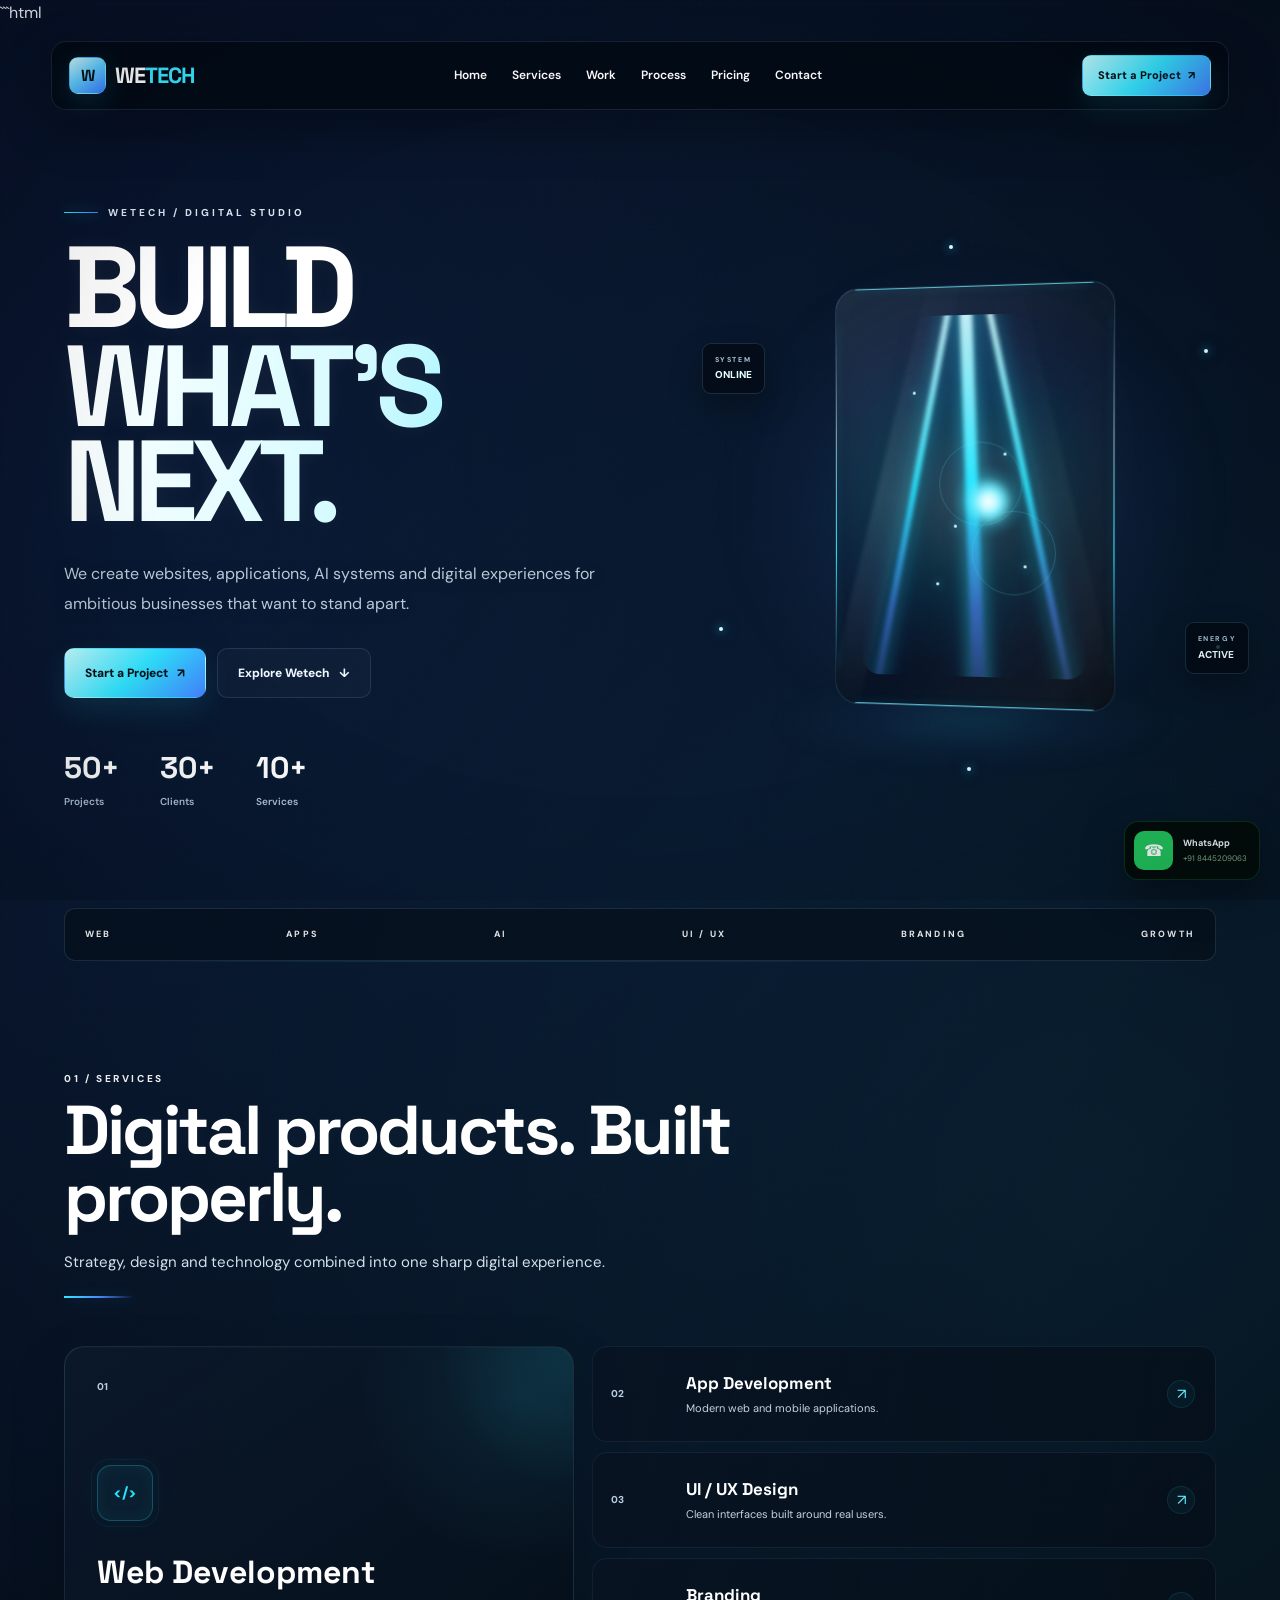
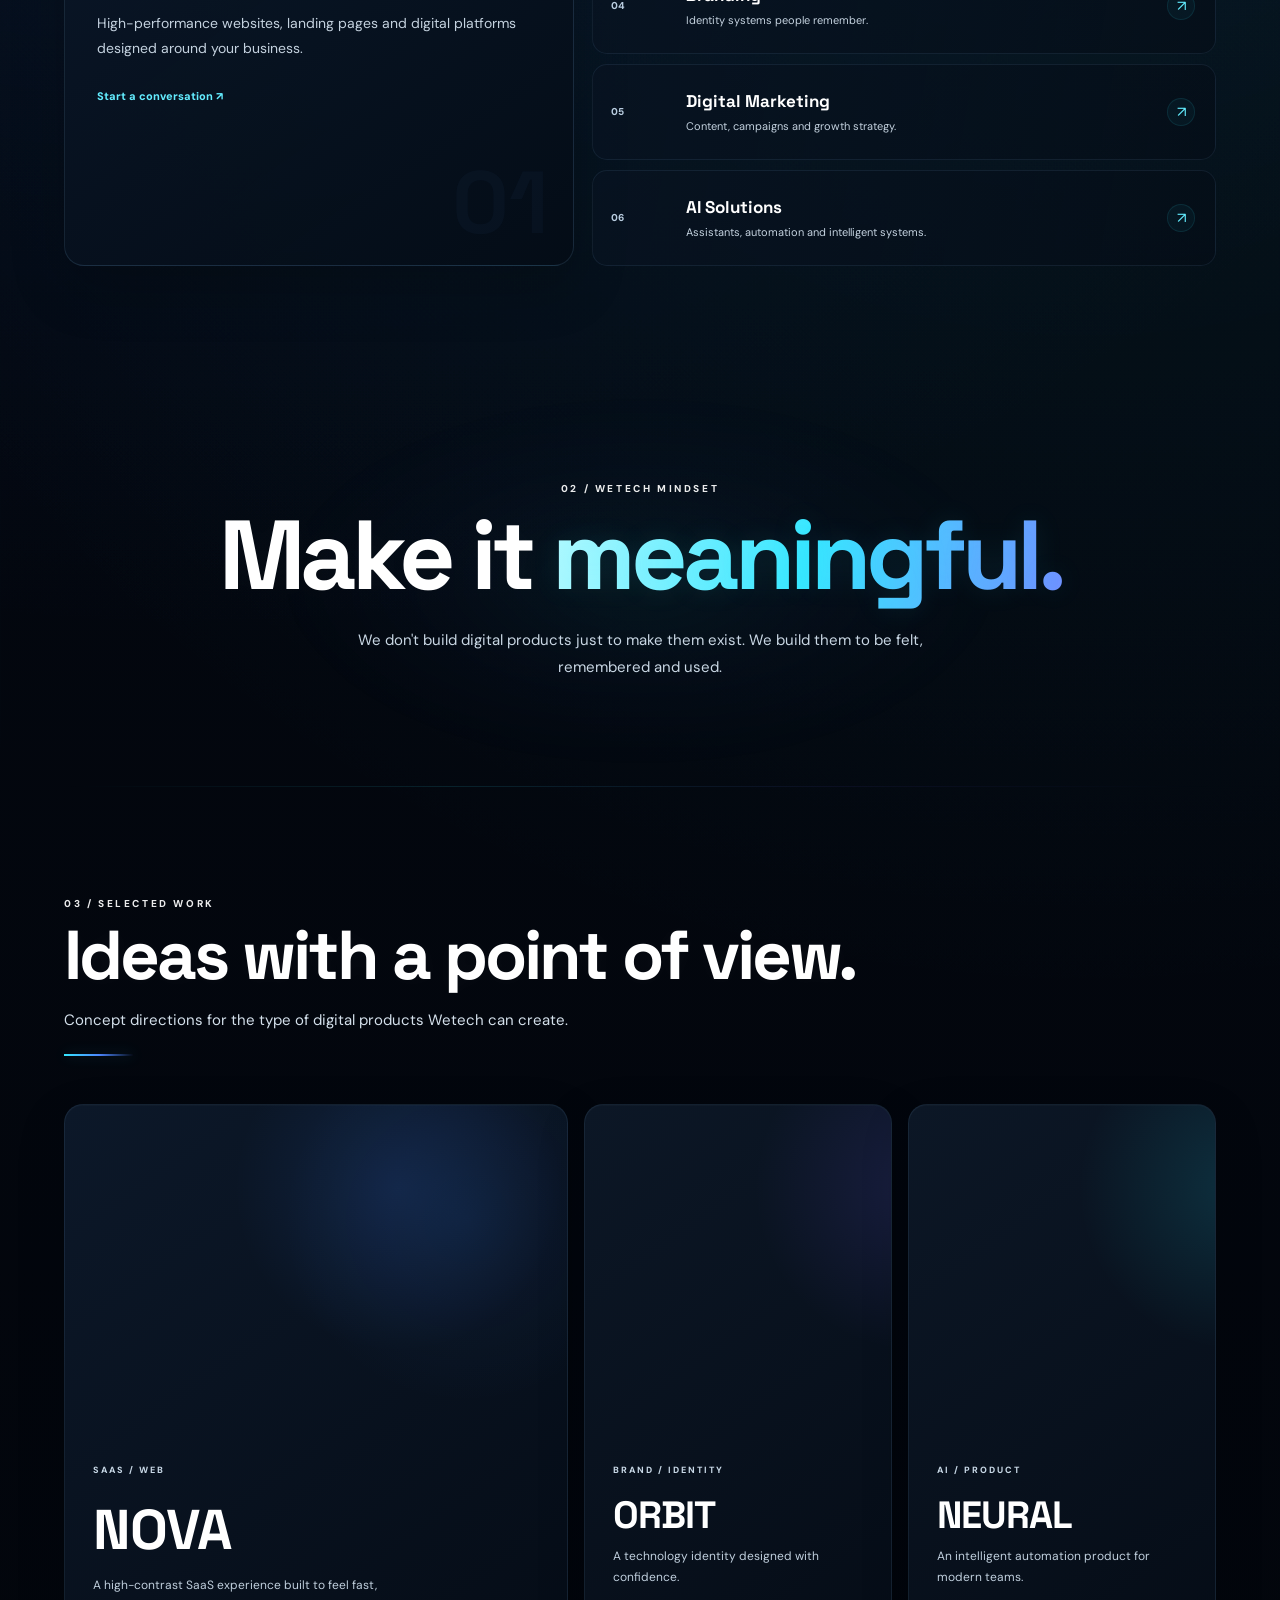
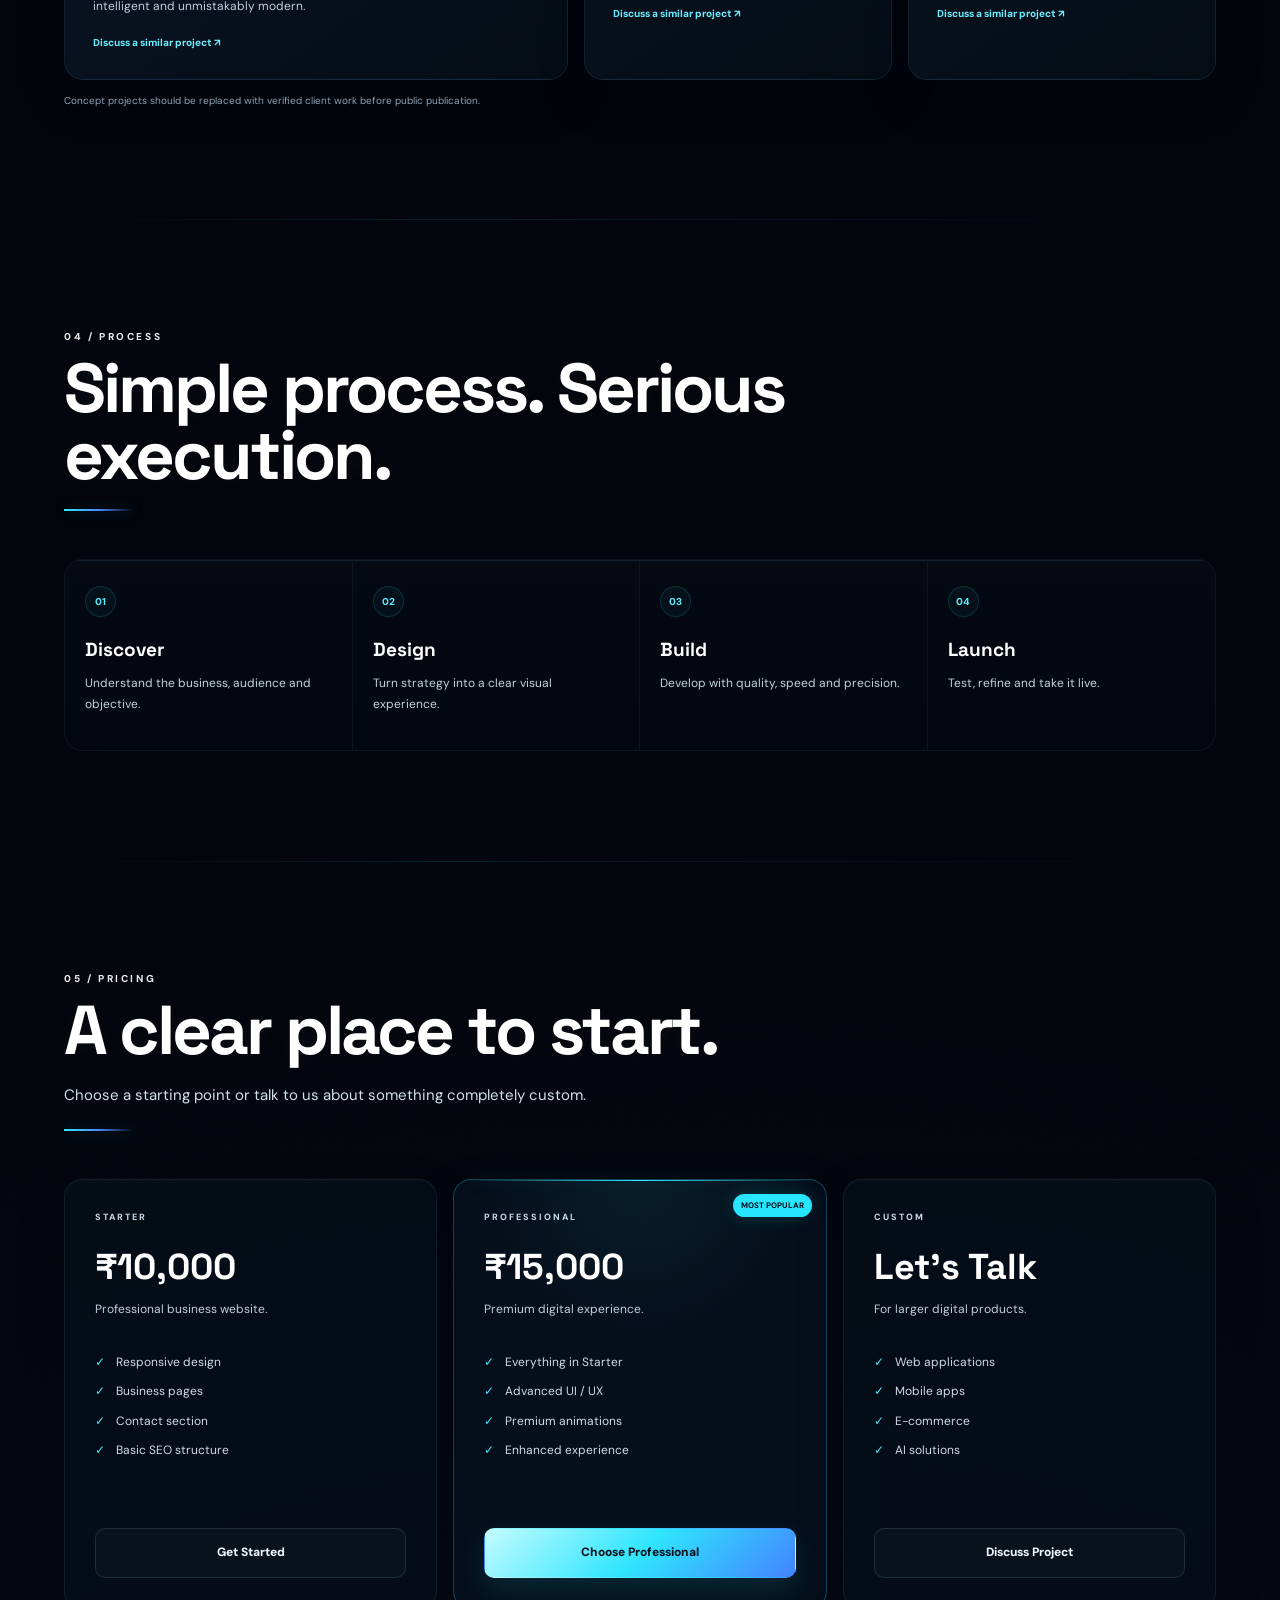
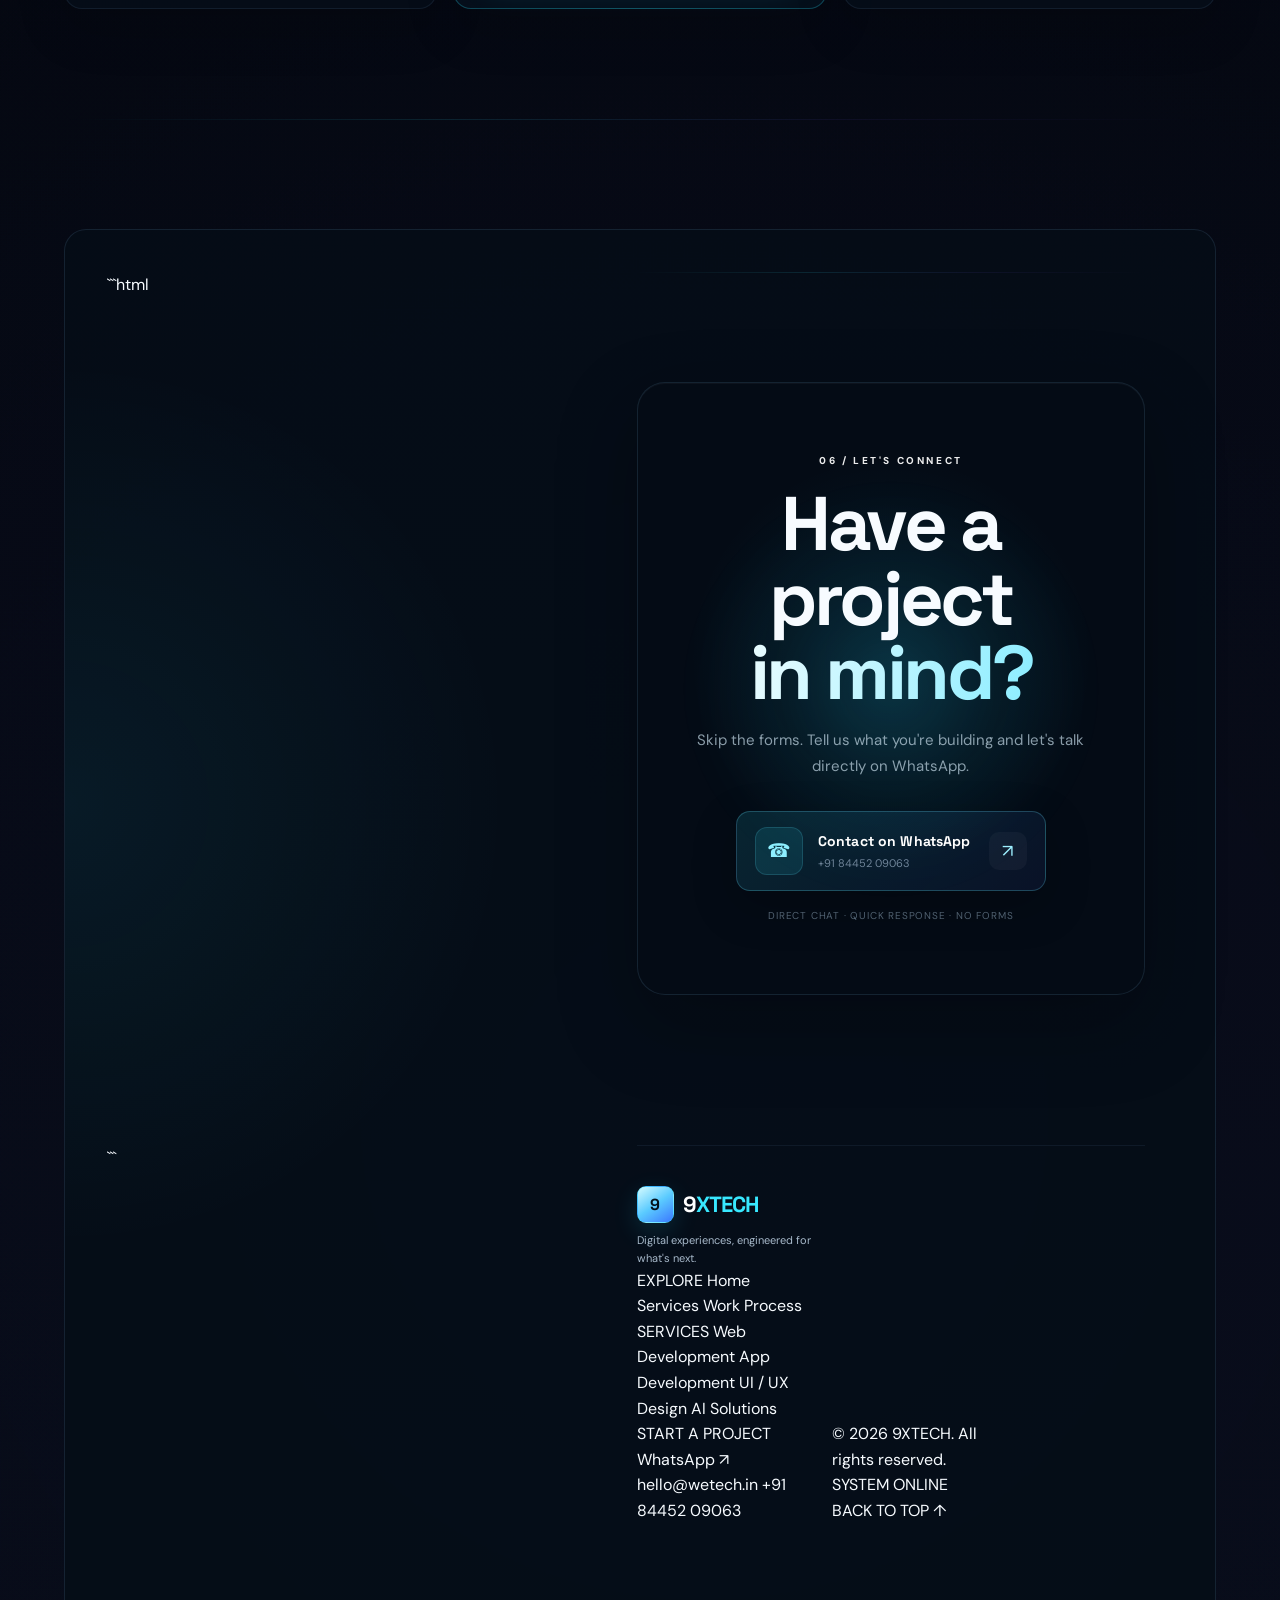
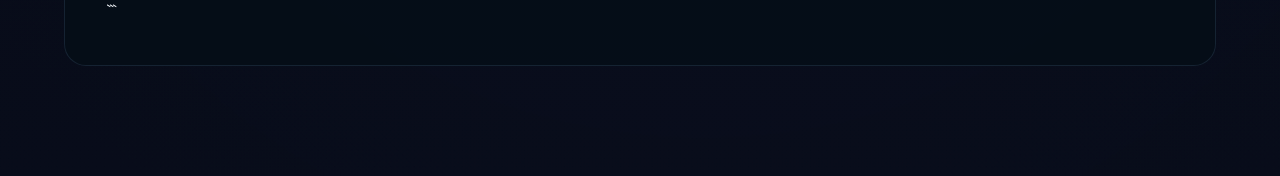
==== index.html @ 9277b46b "Update index.html" ====
```html
<!DOCTYPE html>
<html lang="en">

<head>
  <meta charset="UTF-8">

  <meta
    name="viewport"
    content="width=device-width, initial-scale=1.0"
  >

  <meta
    name="theme-color"
    content="#030712"
  >

  <meta
    name="description"
    content="Wetech builds high-performance websites, applications, AI systems, branding and digital experiences for ambitious businesses."
  >

  <meta
    name="robots"
    content="index, follow"
  >

  <title>Wetech — Build What's Next.</title>


  <!-- =====================================================
       FONTS
  ====================================================== -->

  <link
    rel="preconnect"
    href="https://fonts.googleapis.com"
  >

  <link
    rel="preconnect"
    href="https://fonts.gstatic.com"
    crossorigin
  >

  <link
    href="https://fonts.googleapis.com/css2?family=DM+Sans:wght@400;500;600;700&family=Space+Grotesk:wght@500;600;700&display=swap"
    rel="stylesheet"
  >


  <!-- =====================================================
       MAIN STYLESHEET
  ====================================================== -->

  <link
    rel="stylesheet"
    href="style.css"
  >

</head>


<body>


  <!-- =====================================================
       BACKGROUND
  ====================================================== -->

  <div
    class="ambient ambient-blue"
    aria-hidden="true"
  ></div>

  <div
    class="ambient ambient-cyan"
    aria-hidden="true"
  ></div>

  <div
    class="ambient ambient-violet"
    aria-hidden="true"
  ></div>

  <div
    class="background-grid"
    aria-hidden="true"
  ></div>

  <canvas
    id="backgroundCanvas"
    aria-hidden="true"
  ></canvas>


  <!-- =====================================================
       NAVIGATION
  ====================================================== -->

  <header class="navbar">


    <a
      href="#home"
      class="brand"
      aria-label="Wetech home"
    >

      <span class="brand-mark">
        W
      </span>

      <span class="brand-name">
        WE<span>TECH</span>
      </span>

    </a>


    <nav
      class="nav-links"
      aria-label="Primary navigation"
    >

      <a href="#home">
        Home
      </a>

      <a href="#services">
        Services
      </a>

      <a href="#work">
        Work
      </a>

      <a href="#process">
        Process
      </a>

      <a href="#pricing">
        Pricing
      </a>

      <a href="#contact">
        Contact
      </a>

    </nav>


    <a
      href="#contact"
      class="nav-button"
    >

      Start a Project

      <span aria-hidden="true">
        ↗
      </span>

    </a>


  </header>


  <!-- =====================================================
       MAIN
  ====================================================== -->

  <main>


    <!-- ===================================================
         HERO
    ==================================================== -->

    <section
      class="hero"
      id="home"
    >


      <div class="hero-content">


        <div class="hero-kicker">

          <span
            class="kicker-line"
            aria-hidden="true"
          ></span>

          WETECH / DIGITAL STUDIO

        </div>


        <h1 class="hero-title">

          BUILD

          <span>
            WHAT'S NEXT.
          </span>

        </h1>


        <p class="hero-text">

          We create websites, applications,
          AI systems and digital experiences
          for ambitious businesses that want
          to stand apart.

        </p>


        <div class="hero-actions">


          <a
            href="#contact"
            class="button button-primary"
          >

            Start a Project

            <span aria-hidden="true">
              ↗
            </span>

          </a>


          <a
            href="#services"
            class="button button-secondary"
          >

            Explore Wetech

            <span aria-hidden="true">
              ↓
            </span>

          </a>


        </div>


        <div
          class="hero-stats"
          aria-label="Wetech statistics"
        >


          <div class="stat">

            <strong>
              50+
            </strong>

            <span>
              Projects
            </span>

          </div>


          <div class="stat">

            <strong>
              30+
            </strong>

            <span>
              Clients
            </span>

          </div>


          <div class="stat">

            <strong>
              10+
            </strong>

            <span>
              Services
            </span>

          </div>


        </div>


      </div>


      <!-- =================================================
           HERO VISUAL
      ================================================== -->

      <div
        class="hero-visual"
        aria-hidden="true"
      >


        <div class="visual-glow"></div>

        <div class="visual-floor"></div>


        <span class="floating-particle fp-1"></span>
        <span class="floating-particle fp-2"></span>
        <span class="floating-particle fp-3"></span>
        <span class="floating-particle fp-4"></span>
        <span class="floating-particle fp-5"></span>
        <span class="floating-particle fp-6"></span>


        <div class="monolith">


          <div class="monolith-glass"></div>


          <div
            class="monolith-reflection reflection-1"
          ></div>

          <div
            class="monolith-reflection reflection-2"
          ></div>


          <div class="energy-container">


            <div
              class="energy-stream stream-1"
            ></div>

            <div
              class="energy-stream stream-2"
            ></div>

            <div
              class="energy-stream stream-3"
            ></div>


            <div class="energy-core"></div>


            <div
              class="energy-pulse pulse-1"
            ></div>

            <div
              class="energy-pulse pulse-2"
            ></div>


            <span
              class="energy-particle ep-1"
            ></span>

            <span
              class="energy-particle ep-2"
            ></span>

            <span
              class="energy-particle ep-3"
            ></span>

            <span
              class="energy-particle ep-4"
            ></span>

            <span
              class="energy-particle ep-5"
            ></span>


          </div>


          <div
            class="monolith-edge edge-top"
          ></div>

          <div
            class="monolith-edge edge-right"
          ></div>

          <div
            class="monolith-edge edge-bottom"
          ></div>

          <div
            class="monolith-edge edge-left"
          ></div>


        </div>


        <div class="visual-label label-left">

          <span>
            SYSTEM
          </span>

          <strong>
            ONLINE
          </strong>

        </div>


        <div class="visual-label label-right">

          <span>
            ENERGY
          </span>

          <strong>
            ACTIVE
          </strong>

        </div>


      </div>


    </section>


    <!-- =====================================================
         SERVICE STRIP
    ====================================================== -->

    <section
      class="service-strip"
      aria-label="Wetech capabilities"
    >

      <span>
        WEB
      </span>

      <span>
        APPS
      </span>

      <span>
        AI
      </span>

      <span>
        UI / UX
      </span>

      <span>
        BRANDING
      </span>

      <span>
        GROWTH
      </span>

    </section>


    <!-- =====================================================
         SERVICES
    ====================================================== -->

    <section
      class="section"
      id="services"
    >


      <div class="section-heading">


        <span class="section-number">
          01 / SERVICES
        </span>


        <h2>
          Digital products.
          Built properly.
        </h2>


        <p>
          Strategy, design and technology
          combined into one sharp digital experience.
        </p>


      </div>


      <div class="services-layout">


        <!-- FEATURED SERVICE -->

        <article class="featured-service">


          <span class="service-index">
            01
          </span>


          <div
            class="service-icon"
            aria-hidden="true"
          >
            &lt;/&gt;
          </div>


          <h3>
            Web Development
          </h3>


          <p>
            High-performance websites,
            landing pages and digital platforms
            designed around your business.
          </p>


          <a href="#contact">

            Start a conversation

            <span aria-hidden="true">
              ↗
            </span>

          </a>


        </article>


        <!-- SERVICE LIST -->

        <div class="services-list">


          <article class="service-row">


            <span class="service-row-number">
              02
            </span>


            <div>

              <h3>
                App Development
              </h3>

              <p>
                Modern web and mobile applications.
              </p>

            </div>


            <a
              href="#contact"
              aria-label="Discuss App Development"
            >
              ↗
            </a>


          </article>


          <article class="service-row">


            <span class="service-row-number">
              03
            </span>


            <div>

              <h3>
                UI / UX Design
              </h3>

              <p>
                Clean interfaces built around real users.
              </p>

            </div>


            <a
              href="#contact"
              aria-label="Discuss UI UX Design"
            >
              ↗
            </a>


          </article>


          <article class="service-row">


            <span class="service-row-number">
              04
            </span>


            <div>

              <h3>
                Branding
              </h3>

              <p>
                Identity systems people remember.
              </p>

            </div>


            <a
              href="#contact"
              aria-label="Discuss Branding"
            >
              ↗
            </a>


          </article>


          <article class="service-row">


            <span class="service-row-number">
              05
            </span>


            <div>

              <h3>
                Digital Marketing
              </h3>

              <p>
                Content, campaigns and growth strategy.
              </p>

            </div>


            <a
              href="#contact"
              aria-label="Discuss Digital Marketing"
            >
              ↗
            </a>


          </article>


          <article class="service-row">


            <span class="service-row-number">
              06
            </span>


            <div>

              <h3>
                AI Solutions
              </h3>

              <p>
                Assistants, automation and intelligent systems.
              </p>

            </div>


            <a
              href="#contact"
              aria-label="Discuss AI Solutions"
            >
              ↗
            </a>


          </article>


        </div>


      </div>


    </section>


    <!-- =====================================================
         STATEMENT
    ====================================================== -->

    <section class="statement-section">


      <div class="statement-content">


        <span class="section-number">
          02 / WETECH MINDSET
        </span>


        <h2>

          Make it

          <span>
            meaningful.
          </span>

        </h2>


        <p>

          We don't build digital products
          just to make them exist.
          We build them to be felt,
          remembered and used.

        </p>


      </div>


    </section>


    <!-- =====================================================
         WORK
    ====================================================== -->

    <section
      class="section"
      id="work"
    >


      <div class="section-heading">


        <span class="section-number">
          03 / SELECTED WORK
        </span>


        <h2>
          Ideas with a point of view.
        </h2>


        <p>
          Concept directions for the type
          of digital products Wetech can create.
        </p>


      </div>


      <div class="work-grid">


        <!-- NOVA -->

        <article
          class="work-card work-main"
        >


          <div
            class="work-orb work-orb-blue"
            aria-hidden="true"
          ></div>


          <span>
            SAAS / WEB
          </span>


          <h3>
            NOVA
          </h3>


          <p>
            A high-contrast SaaS experience
            built to feel fast, intelligent
            and unmistakably modern.
          </p>


          <a href="#contact">

            Discuss a similar project

            <span aria-hidden="true">
              ↗
            </span>

          </a>


        </article>


        <!-- ORBIT -->

        <article class="work-card">


          <div
            class="work-orb work-orb-violet"
            aria-hidden="true"
          ></div>


          <span>
            BRAND / IDENTITY
          </span>


          <h3>
            ORBIT
          </h3>


          <p>
            A technology identity designed
            with confidence.
          </p>


          <a href="#contact">

            Discuss a similar project

            <span aria-hidden="true">
              ↗
            </span>

          </a>


        </article>


        <!-- NEURAL -->

        <article class="work-card">


          <div
            class="work-orb work-orb-cyan"
            aria-hidden="true"
          ></div>


          <span>
            AI / PRODUCT
          </span>


          <h3>
            NEURAL
          </h3>


          <p>
            An intelligent automation product
            for modern teams.
          </p>


          <a href="#contact">

            Discuss a similar project

            <span aria-hidden="true">
              ↗
            </span>

          </a>


        </article>


      </div>


      <p class="concept-note">

        Concept projects should be replaced with verified
        client work before public publication.

      </p>


    </section>


    <!-- =====================================================
         PROCESS
    ====================================================== -->

    <section
      class="section"
      id="process"
    >


      <div class="section-heading">


        <span class="section-number">
          04 / PROCESS
        </span>


        <h2>
          Simple process.
          Serious execution.
        </h2>


      </div>


      <div class="process-grid">


        <article class="process-item">

          <span>
            01
          </span>

          <h3>
            Discover
          </h3>

          <p>
            Understand the business,
            audience and objective.
          </p>

        </article>


        <article class="process-item">

          <span>
            02
          </span>

          <h3>
            Design
          </h3>

          <p>
            Turn strategy into
            a clear visual experience.
          </p>

        </article>


        <article class="process-item">

          <span>
            03
          </span>

          <h3>
            Build
          </h3>

          <p>
            Develop with quality,
            speed and precision.
          </p>

        </article>


        <article class="process-item">

          <span>
            04
          </span>

          <h3>
            Launch
          </h3>

          <p>
            Test, refine and
            take it live.
          </p>

        </article>


      </div>


    </section>


    <!-- =====================================================
         PRICING
    ====================================================== -->

    <section
      class="section"
      id="pricing"
    >


      <div class="section-heading">


        <span class="section-number">
          05 / PRICING
        </span>


        <h2>
          A clear place to start.
        </h2>


        <p>
          Choose a starting point or talk to us
          about something completely custom.
        </p>


      </div>


      <div class="pricing-grid">


        <!-- STARTER -->

        <article class="pricing-card">


          <span>
            STARTER
          </span>


          <h3>
            ₹10,000
          </h3>


          <p>
            Professional business website.
          </p>


          <ul>

            <li>
              Responsive design
            </li>

            <li>
              Business pages
            </li>

            <li>
              Contact section
            </li>

            <li>
              Basic SEO structure
            </li>

          </ul>


          <a
            href="#contact"
            class="button button-secondary"
          >
            Get Started
          </a>


        </article>


        <!-- PROFESSIONAL -->

        <article
          class="pricing-card pricing-featured"
        >


          <div class="popular-label">
            MOST POPULAR
          </div>


          <span>
            PROFESSIONAL
          </span>


          <h3>
            ₹15,000
          </h3>


          <p>
            Premium digital experience.
          </p>


          <ul>

            <li>
              Everything in Starter
            </li>

            <li>
              Advanced UI / UX
            </li>

            <li>
              Premium animations
            </li>

            <li>
              Enhanced experience
            </li>

          </ul>


          <a
            href="#contact"
            class="button button-primary"
          >
            Choose Professional
          </a>


        </article>


        <!-- CUSTOM -->

        <article class="pricing-card">


          <span>
            CUSTOM
          </span>


          <h3>
            Let's Talk
          </h3>


          <p>
            For larger digital products.
          </p>


          <ul>

            <li>
              Web applications
            </li>

            <li>
              Mobile apps
            </li>

            <li>
              E-commerce
            </li>

            <li>
              AI solutions
            </li>

          </ul>


          <a
            href="#contact"
            class="button button-secondary"
          >
            Discuss Project
          </a>


        </article>


      </div>


    </section>


    <!-- =====================================================
         CONTACT
    ====================================================== -->

    <section
      class="section"
      id="contact"
    >


      <div class="contact-box">


        ```html
<!-- CONTACT / WHATSAPP CTA -->

<section
  class="section whatsapp-contact-section"
  id="contact"
>

  <div class="whatsapp-contact-card">

    <div class="whatsapp-contact-glow"></div>

    <div class="whatsapp-contact-content">

      <span class="section-number">
        06 / LET'S CONNECT
      </span>

      <h2>
        Have a project
        <span>in mind?</span>
      </h2>

      <p>
        Skip the forms. Tell us what you're building
        and let's talk directly on WhatsApp.
      </p>

      <a
        href="https://wa.me/918445209063?text=Hi%20Wetech!%20%F0%9F%91%8B%20I%27m%20interested%20in%20starting%20a%20project.%20I%27d%20like%20to%20discuss%20my%20requirements."
        target="_blank"
        rel="noopener noreferrer"
        class="whatsapp-cta"
      >

        <span class="whatsapp-cta-icon">
          ☎
        </span>

        <span class="whatsapp-cta-text">

          <strong>
            Contact on WhatsApp
          </strong>

          <small>
            +91 84452 09063
          </small>

        </span>

        <span class="whatsapp-cta-arrow">
          ↗
        </span>

      </a>

      <span class="whatsapp-direct-note">
        Direct chat · Quick response · No forms
      </span>

    </div>

  </div>

</section>
```

  <!-- =====================================================
       FLOATING WHATSAPP
  ====================================================== -->

  <a
    href="https://wa.me/918445209063"
    target="_blank"
    rel="noopener noreferrer"
    class="whatsapp-button"
    aria-label="Chat with Wetech on WhatsApp"
  >


    <span
      class="whatsapp-icon"
      aria-hidden="true"
    >
      ☎
    </span>


    <span class="whatsapp-text">


      <strong>
        WhatsApp
      </strong>


      <small>
        +91 8445209063
      </small>


    </span>


  </a>


  <!-- FOOTER -->

<footer class="footer" id="site-footer">

  <div class="footer-main">

    <!-- BRAND -->

    <div class="footer-brand">

      <a
        href="#home"
        class="brand footer-brand-link"
      >

        <span class="brand-mark">
          9
        </span>

        <span class="brand-name">
          9<span>XTECH</span>
        </span>

      </a>

      <p>
        Digital experiences,
        engineered for what's next.
      </p>

    </div>


    <!-- FOOTER NAV -->

    <div class="footer-navigation">

      <span class="footer-heading">
        EXPLORE
      </span>

      <a href="#home">
        Home
      </a>

      <a href="#services">
        Services
      </a>

      <a href="#work">
        Work
      </a>

      <a href="#process">
        Process
      </a>

    </div>


    <!-- FOOTER SERVICES -->

    <div class="footer-navigation">

      <span class="footer-heading">
        SERVICES
      </span>

      <a href="#services">
        Web Development
      </a>

      <a href="#services">
        App Development
      </a>

      <a href="#services">
        UI / UX Design
      </a>

      <a href="#services">
        AI Solutions
      </a>

    </div>


    <!-- FOOTER CONTACT -->

    <div class="footer-navigation footer-contact">

      <span class="footer-heading">
        START A PROJECT
      </span>

      <a
        href="https://wa.me/918445209063?text=Hi%209XTECH!%20I%27m%20interested%20in%20starting%20a%20project."
        target="_blank"
        rel="noopener noreferrer"
      >
        WhatsApp ↗
      </a>

      <a href="mailto:hello@wetech.in">
        hello@wetech.in
      </a>

      <span class="footer-phone">
        +91 84452 09063
      </span>

    </div>

  </div>


  <!-- FOOTER BOTTOM -->

  <div class="footer-bottom">

    <span>
      © 2026 9XTECH. All rights reserved.
    </span>

    <span class="footer-status">
      <i></i>
      SYSTEM ONLINE
    </span>

    <a href="#home">
      BACK TO TOP ↑
    </a>

  </div>

</footer>

  <!-- =====================================================
       JAVASCRIPT
  ====================================================== -->

  <script src="script.js"></script>


</body>

</html>
```
---- style.css ----
:root{

  --bg:#030712;
  --bg-2:#07101d;

  --surface:#091423;
  --surface-2:#0e1b2d;
  --surface-3:#15253b;

  --white:#f7fbff;
  --white-hot:#ffffff;

  --text:#dce9f5;
  --text-soft:#afc0d1;
  --text-muted:#8297ac;
  --text-dim:#63788d;

  --blue:#3d82ff;
  --blue-bright:#5d9bff;

  --cyan:#28e6ff;
  --cyan-hot:#b7faff;

  --violet:#7560ff;

  --line:rgba(150,195,240,.14);
  --line-bright:rgba(40,230,255,.34);
}


*{
  box-sizing:border-box;
  margin:0;
  padding:0;
}


html{
  scroll-behavior:smooth;
  background:#030712;
}


body{

  min-width:0;

  font-family:
    "DM Sans",
    sans-serif;

  color:
    var(--white);

  background:

    radial-gradient(
      circle at 15% 8%,
      rgba(44,111,255,.13),
      transparent 28%
    ),

    radial-gradient(
      circle at 85% 18%,
      rgba(40,230,255,.08),
      transparent 26%
    ),

    radial-gradient(
      circle at 55% 90%,
      rgba(117,96,255,.05),
      transparent 30%
    ),

    linear-gradient(
      180deg,
      #040913 0%,
      #02050b 58%,
      #050a14 100%
    );

  overflow-x:hidden;

  line-height:1.6;
}


body::after{

  content:"";

  position:fixed;

  inset:0;

  z-index:9997;

  pointer-events:none;

  background:
    radial-gradient(
      ellipse at center,
      transparent 54%,
      rgba(0,2,8,.18)
    );
}


a{
  color:inherit;
  text-decoration:none;
}


button,
input,
textarea{
  font:inherit;
}


/* =========================
   BACKGROUND
========================= */

.ambient{

  position:fixed;

  border-radius:50%;

  pointer-events:none;

  z-index:-8;

  filter:blur(100px);
}


.ambient-blue{

  width:500px;
  height:500px;

  left:-210px;
  top:-220px;

  background:
    rgba(42,111,255,.16);

  animation:
    ambientBlue
    18s
    ease-in-out
    infinite
    alternate;
}


.ambient-cyan{

  width:420px;
  height:420px;

  right:-170px;
  top:100px;

  background:
    rgba(40,230,255,.10);

  animation:
    ambientCyan
    20s
    ease-in-out
    infinite
    alternate;
}


.ambient-violet{

  width:360px;
  height:360px;

  left:45%;
  bottom:-230px;

  background:
    rgba(117,96,255,.07);

  animation:
    ambientViolet
    18s
    ease-in-out
    infinite
    alternate;
}


@keyframes ambientBlue{

  to{
    transform:
      translate(125px,100px)
      scale(1.12);
  }
}


@keyframes ambientCyan{

  to{
    transform:
      translate(-105px,90px)
      scale(1.12);
  }
}


@keyframes ambientViolet{

  to{
    transform:
      translateY(-90px)
      scale(1.12);
  }
}


.background-grid{

  position:fixed;

  inset:-70px;

  z-index:-7;

  pointer-events:none;

  background-image:

    linear-gradient(
      rgba(110,160,225,.024) 1px,
      transparent 1px
    ),

    linear-gradient(
      90deg,
      rgba(110,160,225,.024) 1px,
      transparent 1px
    );

  background-size:72px 72px;

  mask-image:
    radial-gradient(
      ellipse at center,
      black,
      transparent 82%
    );

  animation:
    gridMove
    34s
    linear
    infinite;
}


@keyframes gridMove{

  to{
    transform:
      translate(72px,72px);
  }
}


#backgroundCanvas{

  position:fixed;

  inset:0;

  width:100%;
  height:100%;

  pointer-events:none;

  z-index:-5;
}


/* =========================
   NAVBAR
========================= */

.navbar{

  width:min(92%,1320px);

  margin:15px auto;

  padding:13px 17px;

  position:sticky;

  top:10px;

  z-index:1000;

  display:flex;

  align-items:center;

  justify-content:space-between;

  gap:18px;

  border:
    1px solid
    var(--line);

  border-radius:15px;

  background:
    rgba(3,9,18,.78);

  backdrop-filter:blur(20px);

  box-shadow:
    0 18px 50px
    rgba(0,0,0,.32);
}


.brand{

  display:flex;
  align-items:center;

  gap:9px;
}


.brand-mark{

  width:37px;
  height:37px;

  display:flex;
  align-items:center;
  justify-content:center;

  border:
    1px solid
    rgba(40,230,255,.35);

  border-radius:9px;

  background:
    linear-gradient(
      145deg,
      #d4fbff,
      #5bcbff,
      #3b78ff
    );

  color:#03111b;

  font-family:
    "Space Grotesk",
    sans-serif;

  font-weight:700;

  box-shadow:
    0 8px 26px
    rgba(40,230,255,.14);
}


.brand-name{

  font-family:
    "Space Grotesk",
    sans-serif;

  font-size:22px;

  font-weight:700;

  letter-spacing:-1px;
}


.brand-name span{
  color:var(--cyan);
}


.nav-links{

  display:flex;

  gap:3px;
}


.nav-links a{

  padding:
    8px 11px;

  border-radius:8px;

  color:
    #a9bacb;

  font-size:12px;

  font-weight:600;

  transition:.25s ease;
}


.nav-links a:hover{

  color:#ffffff;

  background:
    rgba(40,230,255,.05);
}


.nav-button{

  padding:
    11px 15px;

  display:inline-flex;

  align-items:center;

  gap:7px;

  border:
    1px solid
    rgba(40,230,255,.28);

  border-radius:9px;

  color:#03111b;

  background:
    linear-gradient(
      135deg,
      #c1fbff,
      #35e5ff,
      #4382ff
    );

  font-size:11px;

  font-weight:800;

  box-shadow:
    0 12px 30px
    rgba(40,230,255,.14);

  transition:.25s ease;
}


.nav-button:hover{

  transform:
    translateY(-2px);

  box-shadow:
    0 18px 38px
    rgba(40,230,255,.21);
}


/* =========================
   HERO
========================= */

.hero{

  position:relative;

  width:min(1400px,94%);

  min-height:87vh;

  margin:auto;

  padding:
    52px 2% 70px;

  display:grid;

  grid-template-columns:
    minmax(0,1fr)
    minmax(430px,.92fr);

  align-items:center;

  gap:30px;
}


.hero-content{

  min-width:0;

  max-width:770px;

  position:relative;

  z-index:30;

  animation:
    heroIn
    .9s
    cubic-bezier(.16,1,.3,1)
    both;
}


@keyframes heroIn{

  from{

    opacity:0;

    transform:
      translateX(-25px);

    filter:blur(7px);
  }

  to{

    opacity:1;

    transform:none;

    filter:blur(0);
  }
}


.hero-kicker{

  display:flex;

  align-items:center;

  gap:10px;

  margin-bottom:20px;

  color:#d8e7f3;

  font-size:10px;

  font-weight:800;

  letter-spacing:3px;
}


.kicker-line{

  width:34px;

  height:1px;

  background:
    linear-gradient(
      90deg,
      var(--cyan),
      var(--blue)
    );

  box-shadow:
    0 0 14px
    rgba(40,230,255,.70);
}


.hero-title{

  font-family:
    "Space Grotesk",
    sans-serif;

  font-size:
    clamp(74px,9vw,126px);

  line-height:.82;

  letter-spacing:-7px;

  font-weight:700;

  color:
    #ffffff;

  text-shadow:
    0 0 20px
    rgba(255,255,255,.05);
}


.hero-title span{

  display:block;

  margin-top:5px;

  background:
    linear-gradient(
      100deg,
      #ffffff 0%,
      #d8fbff 20%,
      #55ebff 47%,
      #3e89ff 76%,
      #b0c1ff 100%
    );

  background-size:220% 100%;

  -webkit-background-clip:text;
  background-clip:text;

  -webkit-text-fill-color:transparent;

  animation:
    titleFlow
    7s
    ease-in-out
    infinite;
}


@keyframes titleFlow{

  0%,100%{
    background-position:0 50%;
  }

  50%{
    background-position:100% 50%;
  }
}


.hero-text{

  max-width:650px;

  margin-top:30px;

  color:
    #b8c9d9;

  font-size:16px;

  line-height:1.85;

  text-shadow:
    0 2px 16px
    rgba(0,0,0,.28);
}


.hero-actions{

  display:flex;

  flex-wrap:wrap;

  gap:11px;

  margin-top:30px;
}


.button{

  min-height:50px;

  padding:
    0 20px;

  display:inline-flex;

  align-items:center;

  justify-content:center;

  gap:9px;

  border:
    1px solid
    rgba(150,195,240,.15);

  border-radius:10px;

  font-size:12px;

  font-weight:800;

  transition:
    transform .25s ease,
    border-color .25s ease,
    background .25s ease,
    box-shadow .25s ease;
}


.button:hover{
  transform:
    translateY(-4px);
}


.button-primary{

  color:#03111b;

  border-color:transparent;

  background:
    linear-gradient(
      135deg,
      #c4fcff,
      #30e5ff,
      #4383ff
    );

  box-shadow:
    0 15px 36px
    rgba(40,230,255,.17);
}


.button-primary:hover{

  box-shadow:
    0 22px 48px
    rgba(40,230,255,.23);
}


.button-secondary{

  color:#eff8ff;

  background:
    rgba(255,255,255,.025);
}


.button-secondary:hover{

  border-color:
    rgba(40,230,255,.28);

  background:
    rgba(40,230,255,.045);
}


.hero-stats{

  display:flex;

  gap:40px;

  margin-top:46px;
}


.stat strong{

  display:block;

  color:#ffffff;

  font-family:
    "Space Grotesk",
    sans-serif;

  font-size:30px;

  font-weight:700;

  text-shadow:
    0 0 17px
    rgba(40,230,255,.07);
}


.stat span{

  display:block;

  margin-top:2px;

  color:
    #86a0b7;

  font-size:10px;

  font-weight:600;
}


/* =========================
   HERO VISUAL
========================= */

.hero-visual{

  position:relative;

  width:
    min(590px,46vw);

  aspect-ratio:
    1 / 1.04;

  margin:auto;

  isolation:isolate;

  overflow:visible;

  animation:
    visualIn
    1.05s
    .1s
    cubic-bezier(.16,1,.3,1)
    both;
}


@keyframes visualIn{

  from{

    opacity:0;

    transform:
      translateX(25px)
      scale(.94);

    filter:blur(8px);
  }

  to{

    opacity:1;

    transform:none;

    filter:blur(0);
  }
}


.visual-glow{

  position:absolute;

  left:50%;
  top:49%;

  width:78%;
  height:78%;

  transform:
    translate(-50%,-50%);

  border-radius:50%;

  background:
    radial-gradient(
      circle,
      rgba(255,255,255,.15),
      rgba(40,230,255,.10) 24%,
      rgba(61,130,255,.07) 42%,
      rgba(117,96,255,.035) 56%,
      transparent 73%
    );

  filter:blur(24px);

  animation:
    glowPulse
    4.5s
    ease-in-out
    infinite
    alternate;
}


@keyframes glowPulse{

  to{

    transform:
      translate(-50%,-50%)
      scale(1.08);

    opacity:.92;
  }
}


.visual-floor{

  position:absolute;

  left:50%;

  bottom:8%;

  width:68%;
  height:14%;

  transform:
    translateX(-50%);

  border-radius:50%;

  background:
    radial-gradient(
      ellipse,
      rgba(40,230,255,.13),
      rgba(61,130,255,.05) 38%,
      transparent 72%
    );

  filter:blur(11px);
}


/* MONOLITH */

.monolith{

  position:absolute;

  left:50%;
  top:48%;

  width:48%;
  height:69%;

  transform:
    translate(-50%,-50%)
    perspective(900px)
    rotateY(-8deg);

  overflow:hidden;

  border-radius:24px;

  background:
    linear-gradient(
      145deg,
      rgba(210,244,255,.10),
      rgba(8,18,30,.23) 44%,
      rgba(1,5,11,.82)
    );

  border:
    1px solid
    rgba(165,224,255,.16);

  box-shadow:

    inset:
      10px 0 30px
      rgba(255,255,255,.025),

    inset:
      -20px 0 40px
      rgba(0,0,0,.4),

    0 35px 90px
      rgba(0,0,0,.48),

    0 0 75px
      rgba(40,230,255,.08);

  backdrop-filter:blur(15px);

  animation:
    monolithFloat
    5s
    ease-in-out
    infinite
    alternate;
}


@keyframes monolithFloat{

  to{

    transform:
      translate(-50%,-53%)
      perspective(900px)
      rotateY(-5deg);
  }
}


.monolith-glass{

  position:absolute;

  inset:0;

  background:
    linear-gradient(
      116deg,
      transparent 28%,
      rgba(255,255,255,.055) 48%,
      transparent 63%
    );

  background-size:
    240% 100%;

  animation:
    glassSweep
    6s
    ease-in-out
    infinite;

  z-index:7;
}


@keyframes glassSweep{

  0%,18%{
    background-position:-130% 0;
  }

  55%,100%{
    background-position:130% 0;
  }
}


/* ENERGY */

.energy-container{

  position:absolute;

  inset:
    7% 10%;

  overflow:hidden;

  border-radius:18px;

  background:
    radial-gradient(
      ellipse at center,
      rgba(210,249,255,.045),
      rgba(40,230,255,.02),
      transparent 70%
    );
}


.energy-stream{

  position:absolute;

  top:-28%;

  height:156%;

  border-radius:999px;

  background:
    linear-gradient(
      180deg,
      transparent,
      rgba(241,254,255,.95) 11%,
      rgba(166,247,255,.94) 25%,
      var(--cyan) 48%,
      rgba(72,139,255,.65) 70%,
      transparent
    );

  filter:blur(2px);

  box-shadow:
    0 0 18px
      rgba(40,230,255,.60),

    0 0 42px
      rgba(61,130,255,.25);
}


.stream-1{

  left:22%;

  width:6px;

  transform:
    rotate(11deg);

  animation:
    energyOne
    3.1s
    linear
    infinite;
}


.stream-2{

  left:47%;

  width:13px;

  transform:
    rotate(-2deg);

  animation:
    energyTwo
    2.5s
    linear
    infinite;
}


.stream-3{

  left:74%;

  width:6px;

  transform:
    rotate(-12deg);

  animation:
    energyThree
    3.7s
    linear
    infinite;
}


@keyframes energyOne{

  from{
    transform:
      translateY(112%)
      rotate(11deg);
  }

  to{
    transform:
      translateY(-112%)
      rotate(11deg);
  }
}


@keyframes energyTwo{

  from{
    transform:
      translateY(120%)
      rotate(-2deg);
  }

  to{
    transform:
      translateY(-120%)
      rotate(-2deg);
  }
}


@keyframes energyThree{

  from{
    transform:
      translateY(118%)
      rotate(-12deg);
  }

  to{
    transform:
      translateY(-118%)
      rotate(-12deg);
  }
}


/* CORE */

.energy-core{

  position:absolute;

  left:42%;
  top:42%;

  width:70px;
  height:70px;

  border-radius:50%;

  background:
    radial-gradient(
      circle,
      #ffffff 0,
      #dcfbff 13%,
      #6fefff 28%,
      rgba(40,230,255,.20) 50%,
      transparent 74%
    );

  filter:blur(4px);

  animation:
    corePulse
    3.2s
    ease-in-out
    infinite;
}


@keyframes corePulse{

  0%,100%{
    transform:scale(.68);
    opacity:.66;
  }

  50%{
    transform:scale(1.10);
    opacity:1;
  }
}


.energy-pulse{

  position:absolute;

  width:84px;
  height:84px;

  border:
    1px solid
    rgba(95,237,255,.20);

  border-radius:50%;
}


.pulse-1{

  left:35%;
  top:35%;

  animation:
    ringPulse
    3.8s
    ease-out
    infinite;
}


.pulse-2{

  left:50%;
  top:54%;

  animation:
    ringPulse
    4.4s
    .8s
    ease-out
    infinite;
}


@keyframes ringPulse{

  from{
    transform:scale(.55);
    opacity:.72;
  }

  to{
    transform:scale(1.85);
    opacity:0;
  }
}


/* REFLECTION */

.monolith-reflection{

  position:absolute;

  top:-10%;

  width:12%;
  height:120%;

  border-radius:999px;

  background:
    linear-gradient(
      180deg,
      transparent,
      rgba(210,246,255,.11),
      transparent
    );

  filter:blur(2px);

  z-index:8;
}


.reflection-1{
  left:15%;
  transform:rotate(14deg);
}


.reflection-2{
  right:15%;
  transform:rotate(-13deg);
  opacity:.42;
}


/* EDGE */

.monolith-edge{

  position:absolute;

  z-index:10;

  background:
    linear-gradient(
      180deg,
      transparent,
      rgba(210,248,255,.55),
      rgba(40,230,255,.95),
      transparent
    );

  box-shadow:
    0 0 10px
      rgba(40,230,255,.42),

    0 0 28px
      rgba(61,130,255,.15);
}


.edge-top{
  left:7%;
  right:7%;
  top:0;
  height:1px;
}


.edge-right{
  top:8%;
  bottom:8%;
  right:0;
  width:1px;
}


.edge-bottom{
  left:7%;
  right:7%;
  bottom:0;
  height:1px;
}


.edge-left{
  top:8%;
  bottom:8%;
  left:0;
  width:1px;
}


/* PARTICLES */

.floating-particle,
.energy-particle{

  position:absolute;

  width:4px;
  height:4px;

  border-radius:50%;

  background:
    #d8fbff;

  box-shadow:
    0 0 8px
      rgba(40,230,255,.95),

    0 0 18px
      rgba(61,130,255,.52);
}


.floating-particle{
  z-index:12;
}


.fp-1{
  left:10%;
  top:28%;
  animation:floatA 4.2s ease-in-out infinite;
}


.fp-2{
  right:10%;
  top:24%;
  animation:floatB 5.1s ease-in-out infinite;
}


.fp-3{
  left:7%;
  bottom:30%;
  animation:floatC 4.7s ease-in-out infinite;
}


.fp-4{
  right:8%;
  bottom:27%;
  animation:floatD 5.3s ease-in-out infinite;
}


.fp-5{
  left:46%;
  top:7%;
  animation:floatE 4s ease-in-out infinite;
}


.fp-6{
  left:49%;
  bottom:7%;
  animation:floatF 4.8s ease-in-out infinite;
}


@keyframes floatA{
  50%{
    transform:
      translate(18px,-18px)
      scale(1.3);
    opacity:.35;
  }
}


@keyframes floatB{
  50%{
    transform:
      translate(-14px,16px)
      scale(.72);
  }
}


@keyframes floatC{
  50%{
    transform:
      translate(15px,-12px)
      scale(1.15);
  }
}


@keyframes floatD{
  50%{
    transform:
      translate(-13px,-15px)
      scale(.8);
  }
}


@keyframes floatE{
  50%{
    transform:
      translateY(-15px)
      scale(1.28);
  }
}


@keyframes floatF{
  50%{
    transform:
      translateY(14px)
      scale(.8);
  }
}


.energy-particle{
  width:3px;
  height:3px;
}


.ep-1{
  left:23%;
  top:21%;
  animation:energyParticleA 2.8s linear infinite;
}


.ep-2{
  left:42%;
  top:58%;
  animation:energyParticleB 3.2s linear infinite;
}


.ep-3{
  left:64%;
  top:38%;
  animation:energyParticleC 2.6s linear infinite;
}


.ep-4{
  left:73%;
  top:69%;
  animation:energyParticleD 3.4s linear infinite;
}


.ep-5{
  left:34%;
  top:74%;
  animation:energyParticleE 2.9s linear infinite;
}


@keyframes energyParticleA{
  to{
    transform:
      translate(12px,190px);
    opacity:0;
  }
}


@keyframes energyParticleB{
  to{
    transform:
      translate(-13px,-185px);
    opacity:0;
  }
}


@keyframes energyParticleC{
  to{
    transform:
      translate(-8px,190px);
    opacity:0;
  }
}


@keyframes energyParticleD{
  to{
    transform:
      translate(10px,-180px);
    opacity:0;
  }
}


@keyframes energyParticleE{
  to{
    transform:
      translate(9px,-190px);
    opacity:0;
  }
}


/* LABELS */

.visual-label{

  position:absolute;

  padding:
    10px 12px;

  border:
    1px solid
    rgba(143,199,242,.17);

  border-radius:9px;

  background:
    rgba(3,10,19,.80);

  backdrop-filter:
    blur(14px);

  box-shadow:
    0 14px 32px
    rgba(0,0,0,.28);

  z-index:20;

  animation:
    labelFloat
    4.6s
    ease-in-out
    infinite
    alternate;
}


.visual-label span{

  display:block;

  color:#8ba5bc;

  font-size:7px;

  letter-spacing:1.6px;

  font-weight:800;
}


.visual-label strong{

  display:block;

  margin-top:2px;

  color:#dcfaff;

  font-size:10px;

  font-weight:800;
}


.label-left{
  left:4%;
  top:23%;
}


.label-right{
  right:3%;
  bottom:23%;
  animation-delay:-2s;
}


@keyframes labelFloat{
  to{
    transform:
      translateY(-8px);
  }
}


/* =========================
   SERVICE STRIP
========================= */

.service-strip{

  width:min(1180px,90%);

  margin:auto;

  padding:
    18px 20px;

  display:flex;

  justify-content:space-between;

  flex-wrap:wrap;

  gap:18px;

  border:
    1px solid
    var(--line);

  border-radius:11px;

  background:
    rgba(6,14,26,.65);

  color:#8ca2b8;

  font-size:9px;

  font-weight:800;

  letter-spacing:2.2px;
}


/* =========================
   SECTIONS
========================= */

.section{

  width:min(1220px,90%);

  margin:auto;

  padding:
    110px 0;
}


.section-heading{

  max-width:820px;

  margin-bottom:48px;
}


.section-number{

  color:#c7d8e6;

  font-size:10px;

  font-weight:800;

  letter-spacing:2.6px;
}


.section-heading h2{

  margin-top:10px;

  font-family:
    "Space Grotesk",
    sans-serif;

  font-size:
    clamp(42px,5.4vw,70px);

  line-height:.97;

  letter-spacing:-3px;

  color:#f5fbff;

  text-shadow:
    0 0 20px
    rgba(40,230,255,.03);
}


.section-heading p{

  max-width:680px;

  margin-top:18px;

  color:#a2b5c7;

  font-size:15px;

  line-height:1.8;
}


/* SERVICES */

.services-layout{

  display:grid;

  grid-template-columns:
    .9fr 1.1fr;

  gap:18px;
}


.featured-service{

  position:relative;

  min-height:500px;

  padding:32px;

  border:
    1px solid
    rgba(130,180,225,.14);

  border-radius:20px;

  background:
    linear-gradient(
      145deg,
      rgba(10,25,43,.94),
      rgba(4,12,22,.90)
    );

  overflow:hidden;

  transition:.35s ease;
}


.featured-service::before{

  content:"";

  position:absolute;

  width:300px;
  height:300px;

  right:-160px;
  top:-150px;

  border-radius:50%;

  background:
    radial-gradient(
      circle,
      rgba(40,230,255,.11),
      transparent 70%
    );
}


.featured-service:hover{

  transform:
    translateY(-7px);

  border-color:
    rgba(40,230,255,.25);

  box-shadow:
    0 25px 60px
    rgba(0,0,0,.30),

    0 0 34px
    rgba(40,230,255,.035);
}


.service-index{

  color:#7692ac;

  font-size:10px;

  font-weight:800;
}


.service-icon{

  width:56px;
  height:56px;

  margin-top:70px;

  display:flex;

  align-items:center;
  justify-content:center;

  border:
    1px solid
    rgba(40,230,255,.26);

  border-radius:14px;

  background:
    rgba(40,230,255,.05);

  color:
    var(--cyan);

  box-shadow:
    0 0 28px
    rgba(40,230,255,.07);

  font-size:15px;

  font-weight:800;
}


.featured-service h3{

  margin-top:26px;

  font-family:
    "Space Grotesk",
    sans-serif;

  font-size:32px;

  color:#f4fbff;
}


.featured-service p{

  max-width:440px;

  margin-top:13px;

  color:#9dafc0;

  font-size:14px;

  line-height:1.8;
}


.featured-service a{

  display:inline-block;

  margin-top:27px;

  color:#bdf8ff;

  font-size:11px;

  font-weight:800;
}


.services-list{

  display:grid;

  gap:10px;
}


.service-row{

  display:grid;

  grid-template-columns:
    60px 1fr 30px;

  align-items:center;

  gap:15px;

  padding:
    19px 18px;

  border:
    1px solid
    rgba(130,180,225,.10);

  border-radius:15px;

  background:
    rgba(7,17,30,.70);

  transition:.28s ease;
}


.service-row:hover{

  transform:
    translateX(6px);

  border-color:
    rgba(40,230,255,.24);

  background:
    rgba(40,230,255,.03);
}


.service-row-number{

  color:#718aa2;

  font-size:10px;

  font-weight:800;
}


.service-row h3{

  font-family:
    "Space Grotesk",
    sans-serif;

  font-size:17px;

  color:#f0f8ff;
}


.service-row p{

  margin-top:3px;

  color:#879caf;

  font-size:11px;
}


.service-row > a{

  color:
    var(--cyan);

  font-size:15px;
}


/* STATEMENT */

.statement-section{

  width:min(1100px,90%);

  margin:auto;

  padding:
    105px 0;

  text-align:center;
}


.statement-content{

  max-width:950px;

  margin:auto;
}


.statement-content h2{

  margin-top:16px;

  font-family:
    "Space Grotesk",
    sans-serif;

  font-size:
    clamp(52px,8vw,98px);

  line-height:.88;

  letter-spacing:-5px;

  color:#f7fcff;
}


.statement-content h2 span{

  background:
    linear-gradient(
      100deg,
      #b6faff,
      #38e7ff,
      #718fff
    );

  -webkit-background-clip:text;
  background-clip:text;

  color:transparent;
}


.statement-content p{

  max-width:650px;

  margin:
    28px auto 0;

  color:#9db0c2;

  font-size:15px;

  line-height:1.8;
}


/* WORK */

.work-grid{

  display:grid;

  grid-template-columns:
    1.35fr .825fr .825fr;

  gap:16px;
}


.work-card{

  position:relative;

  min-height:340px;

  padding:28px;

  overflow:hidden;

  border:
    1px solid
    rgba(130,180,225,.11);

  border-radius:19px;

  background:
    linear-gradient(
      145deg,
      #0c1726,
      #050c16
    );

  transition:.35s ease;
}


.work-main{
  min-height:440px;
}


.work-card:hover{

  transform:
    translateY(-8px);

  border-color:
    rgba(40,230,255,.24);
}


.work-orb{

  position:absolute;

  width:330px;
  height:330px;

  right:-140px;
  top:-110px;

  border-radius:50%;
}


.work-orb-blue{
  background:
    radial-gradient(
      circle,
      rgba(61,130,255,.14),
      transparent 70%
    );
}


.work-orb-violet{
  background:
    radial-gradient(
      circle,
      rgba(117,96,255,.14),
      transparent 70%
    );
}


.work-orb-cyan{
  background:
    radial-gradient(
      circle,
      rgba(40,230,255,.14),
      transparent 70%
    );
}


.work-card > *{
  position:relative;
}


.work-card > span{

  color:#8096ab;

  font-size:9px;

  font-weight:800;

  letter-spacing:2px;
}


.work-card h3{

  margin-top:8px;

  font-family:
    "Space Grotesk",
    sans-serif;

  color:#f3fbff;
}


.work-main h3{
  font-size:56px;
}


.work-card:not(.work-main) h3{
  font-size:38px;
}


.work-card p{

  max-width:300px;

  color:#91a4b6;

  font-size:12px;

  line-height:1.75;
}


.work-card a{

  display:inline-block;

  margin-top:18px;

  color:#b8f7ff;

  font-size:10px;

  font-weight:800;
}


.concept-note{

  margin-top:13px;

  color:#6e8297;

  font-size:10px;
}


/* PROCESS */

.process-grid{

  display:grid;

  grid-template-columns:
    repeat(4,1fr);
}


.process-item{

  padding:
    25px 20px;

  border-top:
    1px solid
    rgba(130,180,225,.14);

  border-right:
    1px solid
    rgba(130,180,225,.07);
}


.process-item:last-child{
  border-right:none;
}


.process-item > span{

  color:
    var(--cyan);

  font-size:10px;

  font-weight:800;
}


.process-item h3{

  margin-top:15px;

  font-family:
    "Space Grotesk",
    sans-serif;

  font-size:19px;

  color:#f0f8ff;
}


.process-item p{

  margin-top:8px;

  color:#8da0b3;

  font-size:12px;

  line-height:1.7;
}


/* PRICING */

.pricing-grid{

  display:grid;

  grid-template-columns:
    repeat(3,1fr);

  gap:16px;
}


.pricing-card{

  position:relative;

  padding:30px;

  border:
    1px solid
    rgba(130,180,225,.10);

  border-radius:18px;

  background:
    rgba(6,14,25,.80);
}


.pricing-card > span{

  color:#7890a5;

  font-size:9px;

  font-weight:800;

  letter-spacing:2px;
}


.pricing-card h3{

  margin-top:15px;

  font-family:
    "Space Grotesk",
    sans-serif;

  font-size:36px;

  color:#f5fbff;
}


.pricing-card > p{

  margin-top:3px;

  color:#8ba0b3;

  font-size:12px;
}


.pricing-card ul{

  list-style:none;

  margin:24px 0;
}


.pricing-card li{

  margin:10px 0;

  color:#b1c0ce;

  font-size:12px;
}


.pricing-card li::before{

  content:"✓";

  margin-right:8px;

  color:
    var(--cyan);
}


.pricing-featured{

  border-color:
    rgba(40,230,255,.26);

  box-shadow:
    0 22px 65px
    rgba(40,230,255,.045);
}


.popular-label{

  position:absolute;

  top:14px;
  right:14px;

  padding:5px 8px;

  border-radius:999px;

  color:#03111b;

  background:
    var(--cyan);

  font-size:8px;

  font-weight:800;
}


/* CONTACT */

.contact-box{

  display:grid;

  grid-template-columns:
    .9fr 1.1fr;

  gap:40px;

  padding:42px;

  border:
    1px solid
    rgba(130,180,225,.13);

  border-radius:22px;

  background:

    radial-gradient(
      circle at 0 40%,
      rgba(40,230,255,.065),
      transparent 31%
    ),

    rgba(6,14,24,.82);
}


.contact-content h2{

  margin-top:11px;

  font-family:
    "Space Grotesk",
    sans-serif;

  font-size:
    clamp(42px,4.8vw,64px);

  line-height:.93;

  letter-spacing:-3px;

  color:#f7fcff;
}


.contact-content > p{

  margin-top:17px;

  color:#93a7ba;

  font-size:14px;

  line-height:1.8;
}


.contact-details{

  display:grid;

  gap:17px;

  margin-top:30px;
}


.contact-details span{

  display:block;

  color:#6f879d;

  font-size:8px;

  letter-spacing:2px;

  font-weight:800;
}


.contact-details strong{

  display:block;

  margin-top:4px;

  color:#eaf7ff;

  font-size:13px;
}


#contactForm{

  display:grid;

  gap:12px;
}


#contactForm input,
#contactForm textarea{

  width:100%;

  padding:14px;

  border:
    1px solid
    rgba(130,180,225,.11);

  border-radius:10px;

  background:
    rgba(2,7,14,.76);

  color:#ffffff;

  outline:none;

  font-size:13px;
}


#contactForm input::placeholder,
#contactForm textarea::placeholder{
  color:#6f8499;
}


#contactForm input:focus,
#contactForm textarea:focus{

  border-color:
    rgba(40,230,255,.36);

  box-shadow:
    0 0 0 3px
    rgba(40,230,255,.045);
}


#contactForm textarea{

  min-height:155px;

  resize:vertical;
}


.form-message{

  min-height:18px;

  color:
    #a6f5ff;

  font-size:11px;

  line-height:1.6;
}


/* WHATSAPP */

.whatsapp-button{

  position:fixed;

  right:20px;
  bottom:20px;

  z-index:9000;

  display:flex;

  align-items:center;

  gap:10px;

  padding:
    9px 12px 9px 9px;

  border:
    1px solid
    rgba(34,197,94,.22);

  border-radius:14px;

  background:
    rgba(4,12,10,.94);

  backdrop-filter:blur(14px);

  box-shadow:
    0 16px 42px
    rgba(0,0,0,.36);
}


.whatsapp-icon{

  width:39px;
  height:39px;

  display:flex;

  align-items:center;
  justify-content:center;

  border-radius:10px;

  background:#22c55e;

  color:#ffffff;
}


.whatsapp-text strong{
  display:block;
  font-size:9px;
}


.whatsapp-text small{

  display:block;

  margin-top:2px;

  color:#82b28f;

  font-size:8px;
}


/* FOOTER */

.footer{

  width:min(1220px,90%);

  margin:auto;

  padding:34px 0;

  display:grid;

  grid-template-columns:
    1.2fr 1fr 1fr;

  gap:20px;

  align-items:end;

  border-top:
    1px solid
    rgba(130,180,225,.08);
}


.footer p{

  margin-top:9px;

  color:#71859a;

  font-size:11px;
}


.footer-links{

  display:flex;

  gap:16px;
}


.footer-links a{

  color:#8499ad;

  font-size:10px;
}


.footer-copy{

  text-align:right;

  color:#71859a;

  font-size:10px;
}


/* =========================
   TABLET
========================= */

@media(max-width:1000px){

  .navbar{
    flex-wrap:wrap;
  }


  .nav-links{

    width:100%;

    order:3;

    justify-content:center;

    overflow-x:auto;
  }


  .hero{

    grid-template-columns:1fr;

    text-align:center;

    padding-top:46px;
  }


  .hero-content{
    margin:auto;
  }


  .hero-kicker{
    justify-content:center;
  }


  .hero-text{

    margin-left:auto;
    margin-right:auto;
  }


  .hero-actions,
  .hero-stats{
    justify-content:center;
  }


  .hero-visual{

    width:
      min(600px,88vw);

    margin:
      5px auto 0;
  }


  .services-layout{
    grid-template-columns:1fr;
  }


  .featured-service{
    min-height:360px;
  }


  .work-grid{
    grid-template-columns:1fr 1fr;
  }


  .work-main{

    grid-column:
      1 / -1;

    min-height:360px;
  }


  .process-grid{
    grid-template-columns:1fr 1fr;
  }


  .pricing-grid{
    grid-template-columns:1fr 1fr;
  }


  .pricing-card:last-child{
    grid-column:1 / -1;
  }


  .contact-box{
    grid-template-columns:1fr;
  }
}


/* =========================
   MOBILE
========================= */

@media(max-width:700px){

  .navbar{

    width:94%;

    padding:
      11px 13px;
  }


  .brand-name{
    font-size:20px;
  }


  .nav-links{

    justify-content:flex-start;

    gap:0;
  }


  .nav-links a{

    padding:
      6px 7px;

    font-size:10px;

    white-space:nowrap;
  }


  .nav-button{
    display:none;
  }


  .hero{

    width:94%;

    min-height:auto;

    padding:
      50px 0 58px;
  }


  .hero-title{

    font-size:
      clamp(53px,15.5vw,82px);

    line-height:.86;

    letter-spacing:-4px;
  }


  .hero-text{

    font-size:14px;

    line-height:1.78;
  }


  .hero-actions{
    flex-direction:column;
  }


  .hero-actions .button{
    width:100%;
  }


  .hero-stats{
    gap:24px;
  }


  .stat strong{
    font-size:24px;
  }


  .hero-visual{

    width:
      min(100%,430px);

    aspect-ratio:
      1 / 1.08;

    margin-top:10px;
  }


  .monolith{

    width:49%;

    height:67%;
  }


  .visual-label{
    transform:scale(.84);
  }


  .label-left{
    left:1%;
  }


  .label-right{
    right:1%;
  }


  .service-strip{
    justify-content:center;
  }


  .section{
    padding:82px 0;
  }


  .section-heading h2{

    font-size:
      clamp(39px,11vw,57px);

    letter-spacing:-3px;
  }


  .section-heading p{
    font-size:14px;
  }


  .featured-service{
    min-height:350px;
  }


  .service-row{

    grid-template-columns:
      42px 1fr 22px;

    padding:
      16px 14px;
  }


  .service-row h3{
    font-size:15px;
  }


  .statement-section{

    width:94%;

    padding:75px 0;
  }


  .statement-content h2{

    font-size:
      clamp(44px,12vw,72px);

    letter-spacing:-4px;
  }


  .work-grid{
    grid-template-columns:1fr;
  }


  .work-main{
    min-height:330px;
  }


  .work-card:not(.work-main){
    min-height:280px;
  }


  .process-grid{
    grid-template-columns:1fr;
  }


  .process-item{
    border-right:none;
  }


  .pricing-grid{
    grid-template-columns:1fr;
  }


  .pricing-card:last-child{
    grid-column:auto;
  }


  .contact-box{
    padding:24px;
  }


  .contact-content h2{

    font-size:
      clamp(40px,11vw,58px);
  }


  .footer{
    grid-template-columns:1fr;
  }


  .footer-copy{
    text-align:left;
  }


  .whatsapp-button{

    width:56px;
    height:56px;

    padding:8px;

    border-radius:50%;

    justify-content:center;
  }


  .whatsapp-text{
    display:none;
  }
}


@media(max-width:390px){

  .hero-title{

    font-size:51px;

    letter-spacing:-3px;
  }


  .hero-text{
    font-size:13px;
  }


  .hero-stats{
    gap:18px;
  }


  .hero-visual{
    min-height:390px;
  }


  .visual-label{
    transform:
      scale(.72);
  }
}
/* =====================================================
   WETECH — BRIGHT UI TEXT POLISH
===================================================== */

/* NAVIGATION */
.nav-links a{
  color:#ffffff !important;
  font-weight:600;
  opacity:1;
}

.nav-links a:hover{
  color:#ffffff !important;
  text-shadow:
    0 0 12px rgba(40,230,255,.32);
}


/* BRAND */
.brand-name{
  color:#ffffff !important;
}

.brand-name span{
  color:#38e8ff !important;
}


/* SECTION LABELS */
.section-number{
  color:#ffffff !important;
  opacity:.92;
}


/* SERVICE STRIP */
.service-strip span{
  color:#ffffff !important;
  opacity:.88;
}


/* ALL SECTION HEADINGS */
.section-heading h2{
  color:#ffffff !important;

  text-shadow:
    0 0 18px rgba(255,255,255,.035);
}


/* SECTION DESCRIPTIONS */
.section-heading p{
  color:#d4e0eb !important;
}


/* SERVICE TITLES */
.featured-service h3,
.service-row h3{
  color:#ffffff !important;
}


/* SERVICE BODY TEXT */
.featured-service p,
.service-row p{
  color:#c4d2df !important;
}


/* SERVICE NUMBERS */
.service-index,
.service-row-number{
  color:#b9cde0 !important;
}


/* SERVICE LINKS */
.featured-service a,
.service-row > a{
  color:#63edff !important;
}


/* STATEMENT */
.statement-content h2{
  color:#ffffff !important;
}

.statement-content p{
  color:#c9d7e4 !important;
}


/* WORK */
.work-card > span{
  color:#c8d8e6 !important;
}

.work-card h3{
  color:#ffffff !important;
}

.work-card p{
  color:#c0cfdd !important;
}

.work-card a{
  color:#69edff !important;
}

.concept-note{
  color:#9bb0c2 !important;
}


/* PROCESS */
.process-item > span{
  color:#5ceaff !important;
}

.process-item h3{
  color:#ffffff !important;
}

.process-item p{
  color:#c4d2df !important;
}


/* PRICING */
.pricing-card > span{
  color:#c8d8e6 !important;
}

.pricing-card h3{
  color:#ffffff !important;
}

.pricing-card > p{
  color:#c2d0dc !important;
}

.pricing-card li{
  color:#d0dce7 !important;
}

.pricing-card li::before{
  color:#45eaff !important;
}


/* CONTACT */
.contact-content h2{
  color:#ffffff !important;
}

.contact-content > p{
  color:#ccd9e4 !important;
}

.contact-details span{
  color:#a8bed1 !important;
}

.contact-details strong{
  color:#ffffff !important;
}


/* FORM */
#contactForm input,
#contactForm textarea{
  color:#ffffff !important;
}

#contactForm input::placeholder,
#contactForm textarea::placeholder{
  color:#8ea4b8 !important;
}


/* FOOTER */
.footer p{
  color:#a8bacb !important;
}

.footer-links a{
  color:#d4e0eb !important;
}

.footer-links a:hover{
  color:#ffffff !important;
}

.footer-copy{
  color:#a1b4c6 !important;
}


/* HERO STATS */
.stat strong{
  color:#ffffff !important;
}

.stat span{
  color:#b1c5d7 !important;
}


/* VISUAL LABELS */
.visual-label span{
  color:#a9c0d3 !important;
}

.visual-label strong{
  color:#eaffff !important;
}


/* MOBILE — KEEP TEXT BRIGHT */
@media(max-width:700px){

  .nav-links a{
    color:#ffffff !important;
  }

  .section-heading p,
  .featured-service p,
  .service-row p,
  .statement-content p,
  .work-card p,
  .process-item p,
  .pricing-card > p,
  .pricing-card li,
  .contact-content > p{
    color:#cbd9e5 !important;
  }
}
/* =========================================================
   WETECH — FINAL MOBILE RESPONSIVE POLISH
========================================================= */

/* tablet / smaller laptops */
@media (max-width:1100px){

  .hero{
    grid-template-columns:1fr !important;
    gap:20px !important;
  }

  .hero-content{
    width:min(820px,100%) !important;
    margin:auto !important;
  }

  .hero-kicker{
    justify-content:center !important;
  }

  .hero-text{
    margin-left:auto !important;
    margin-right:auto !important;
  }

  .hero-actions,
  .hero-stats{
    justify-content:center !important;
  }

  .hero-visual{
    width:min(620px,88vw) !important;
    margin:0 auto !important;
  }

  .services-layout,
  .contact-box{
    grid-template-columns:1fr !important;
  }

  .work-grid{
    grid-template-columns:1fr 1fr !important;
  }

  .work-main{
    grid-column:1 / -1 !important;
  }

  .process-grid{
    grid-template-columns:1fr 1fr !important;
  }

  .pricing-grid{
    grid-template-columns:1fr 1fr !important;
  }

  .pricing-card:last-child{
    grid-column:1 / -1 !important;
  }
}


/* phones */
@media (max-width:700px){

  html,
  body{
    width:100% !important;
    max-width:100% !important;
    overflow-x:hidden !important;
  }

  .navbar{
    width:94% !important;
    margin:10px auto !important;
    padding:10px 12px !important;
  }

  .brand-mark{
    width:34px !important;
    height:34px !important;
  }

  .brand-name{
    font-size:19px !important;
  }

  .nav-links{
    width:100% !important;
    order:3 !important;
    justify-content:flex-start !important;
    overflow-x:auto !important;
    scrollbar-width:none !important;
    -ms-overflow-style:none !important;
  }

  .nav-links::-webkit-scrollbar{
    display:none !important;
  }

  .nav-links a{
    flex:0 0 auto !important;
    padding:7px 8px !important;
    font-size:10px !important;
    white-space:nowrap !important;
  }

  .nav-button{
    display:none !important;
  }


  /* HERO */

  .hero{
    width:94% !important;
    min-height:auto !important;
    padding:42px 0 55px !important;
  }

  .hero-content{
    width:100% !important;
    max-width:100% !important;
    text-align:center !important;
  }

  .hero-kicker{
    justify-content:center !important;
    flex-wrap:wrap !important;
    font-size:8px !important;
    letter-spacing:2.2px !important;
  }

  .hero-title{
    font-size:
      clamp(52px,15vw,82px) !important;
    line-height:.87 !important;
    letter-spacing:-3.8px !important;
    word-break:normal !important;
  }

  .hero-title span{
    margin-top:4px !important;
  }

  .hero-text{
    max-width:520px !important;
    margin:22px auto 0 !important;
    font-size:14px !important;
    line-height:1.75 !important;
  }

  .hero-actions{
    width:100% !important;
    flex-direction:column !important;
    gap:10px !important;
    margin-top:24px !important;
  }

  .hero-actions .button{
    width:100% !important;
  }

  .hero-stats{
    justify-content:center !important;
    gap:22px !important;
    margin-top:32px !important;
  }

  .stat strong{
    font-size:23px !important;
  }

  .stat span{
    font-size:9px !important;
  }


  /* HERO VISUAL */

  .hero-visual{
    width:100% !important;
    max-width:430px !important;
    aspect-ratio:1 / 1.08 !important;
    margin:5px auto 0 !important;
  }

  .monolith{
    width:49% !important;
    height:67% !important;
  }

  .visual-label{
    transform:scale(.78) !important;
  }

  .label-left{
    left:0 !important;
  }

  .label-right{
    right:0 !important;
  }


  /* SERVICE STRIP */

  .service-strip{
    width:94% !important;
    justify-content:center !important;
    gap:12px 18px !important;
    padding:15px 13px !important;
  }

  .service-strip span{
    font-size:8px !important;
  }


  /* SECTIONS */

  .section{
    width:94% !important;
    padding:78px 0 !important;
  }

  .section-heading{
    margin-bottom:34px !important;
  }

  .section-number{
    font-size:8px !important;
  }

  .section-heading h2{
    font-size:
      clamp(38px,11vw,56px) !important;
    line-height:.95 !important;
    letter-spacing:-2.8px !important;
  }

  .section-heading p{
    margin-top:14px !important;
    font-size:13px !important;
    line-height:1.75 !important;
  }


  /* SERVICES */

  .featured-service{
    min-height:340px !important;
    padding:25px !important;
  }

  .service-icon{
    margin-top:45px !important;
  }

  .featured-service h3{
    font-size:27px !important;
  }

  .featured-service p{
    font-size:13px !important;
  }

  .service-row{
    grid-template-columns:40px 1fr 20px !important;
    gap:10px !important;
    padding:15px 13px !important;
  }

  .service-row h3{
    font-size:15px !important;
  }

  .service-row p{
    font-size:10px !important;
  }


  /* STATEMENT */

  .statement-section{
    width:94% !important;
    padding:70px 0 !important;
  }

  .statement-content h2{
    font-size:
      clamp(44px,12vw,72px) !important;
    letter-spacing:-3.5px !important;
  }

  .statement-content p{
    font-size:13px !important;
    line-height:1.75 !important;
  }


  /* WORK */

  .work-grid{
    grid-template-columns:1fr !important;
    gap:12px !important;
  }

  .work-main{
    grid-column:auto !important;
    min-height:320px !important;
  }

  .work-card{
    min-height:275px !important;
    padding:24px !important;
  }

  .work-main h3{
    font-size:48px !important;
  }

  .work-card:not(.work-main) h3{
    font-size:34px !important;
  }


  /* PROCESS */

  .process-grid{
    grid-template-columns:1fr !important;
  }

  .process-item{
    padding:20px 0 !important;
    border-right:none !important;
  }


  /* PRICING */

  .pricing-grid{
    grid-template-columns:1fr !important;
    gap:12px !important;
  }

  .pricing-card:last-child{
    grid-column:auto !important;
  }

  .pricing-card{
    padding:25px !important;
  }

  .pricing-card h3{
    font-size:33px !important;
  }


  /* CONTACT */

  .contact-box{
    grid-template-columns:1fr !important;
    gap:25px !important;
    padding:22px !important;
  }

  .contact-content h2{
    font-size:
      clamp(38px,11vw,56px) !important;
    letter-spacing:-2.6px !important;
  }

  .contact-content > p{
    font-size:13px !important;
  }

  #contactForm input,
  #contactForm textarea{
    font-size:13px !important;
  }


  /* FOOTER */

  .footer{
    width:94% !important;
    grid-template-columns:1fr !important;
    gap:15px !important;
  }

  .footer-links{
    flex-wrap:wrap !important;
    gap:12px !important;
  }

  .footer-copy{
    text-align:left !important;
  }


  /* WHATSAPP */

  .whatsapp-button{
    right:15px !important;
    bottom:15px !important;
    width:56px !important;
    height:56px !important;
    padding:8px !important;
    border-radius:50% !important;
    justify-content:center !important;
  }

  .whatsapp-text{
    display:none !important;
  }

}


/* very small phones */
@media (max-width:390px){

  .hero{
    padding-top:36px !important;
  }

  .hero-title{
    font-size:50px !important;
    letter-spacing:-3px !important;
  }

  .hero-text{
    font-size:13px !important;
  }

  .hero-stats{
    gap:16px !important;
  }

  .hero-visual{
    min-height:390px !important;
  }

  .monolith{
    width:50% !important;
  }

  .visual-label{
    transform:scale(.68) !important;
  }

  .section{
    padding:68px 0 !important;
  }

  .section-heading h2{
    font-size:39px !important;
  }

}
/* =========================================================
   WETECH — SECTION POLISH V1
   Services / Work / Process / Pricing / Contact / Footer
========================================================= */

/* =========================
   GLOBAL SECTION RHYTHM
========================= */

.section{
  position:relative;
}

.section::before{
  content:"";
  position:absolute;
  left:0;
  right:0;
  top:0;
  height:1px;

  background:
    linear-gradient(
      90deg,
      transparent,
      rgba(54,230,255,.16),
      rgba(118,93,255,.10),
      transparent
    );

  opacity:.75;
}

.section-heading{
  position:relative;
}

.section-heading::after{
  content:"";
  display:block;

  width:70px;
  height:2px;

  margin-top:20px;

  background:
    linear-gradient(
      90deg,
      #35e7ff,
      #4c87ff,
      transparent
    );

  box-shadow:
    0 0 14px
    rgba(54,230,255,.24);
}


/* =========================
   SERVICES
========================= */

.services-layout{
  align-items:stretch;
}

.featured-service{
  min-height:520px;

  background:
    radial-gradient(
      circle at 90% 10%,
      rgba(54,230,255,.08),
      transparent 25%
    ),
    linear-gradient(
      145deg,
      rgba(11,25,43,.96),
      rgba(4,12,22,.92)
    );

  box-shadow:
    inset 0 1px 0
    rgba(255,255,255,.025),

    0 22px 55px
    rgba(0,0,0,.18);
}

.featured-service::after{
  content:"01";

  position:absolute;

  right:24px;
  bottom:18px;

  font-family:
    "Space Grotesk",
    sans-serif;

  font-size:88px;
  font-weight:700;

  color:rgba(94,150,205,.045);

  line-height:1;

  pointer-events:none;
}

.service-icon{
  position:relative;

  box-shadow:
    inset 0 0 18px
    rgba(54,230,255,.05),

    0 0 25px
    rgba(54,230,255,.05);
}

.service-icon::after{
  content:"";

  position:absolute;
  inset:-7px;

  border-radius:18px;

  border:1px solid
    rgba(54,230,255,.06);

  animation:
    serviceIconPulse
    3.2s
    ease-in-out
    infinite;
}

@keyframes serviceIconPulse{
  0%,100%{
    transform:scale(.96);
    opacity:.35;
  }

  50%{
    transform:scale(1.05);
    opacity:.9;
  }
}

.service-row{
  position:relative;
  overflow:hidden;

  background:
    linear-gradient(
      100deg,
      rgba(8,19,33,.80),
      rgba(5,13,23,.64)
    );
}

.service-row::before{
  content:"";

  position:absolute;

  left:0;
  top:0;
  bottom:0;

  width:2px;

  background:
    linear-gradient(
      180deg,
      transparent,
      #35e7ff,
      transparent
    );

  opacity:0;

  transition:
    opacity .25s ease;
}

.service-row:hover::before{
  opacity:1;
}

.service-row > a{
  display:flex;
  align-items:center;
  justify-content:center;

  width:28px;
  height:28px;

  border-radius:50%;

  background:
    rgba(54,230,255,.045);

  border:1px solid
    rgba(54,230,255,.10);
}


/* =========================
   MINDSET / STATEMENT
========================= */

.statement-section{
  position:relative;
}

.statement-section::before{
  content:"";
  position:absolute;

  left:50%;
  top:50%;

  width:min(720px,90vw);
  height:360px;

  transform:
    translate(-50%,-50%);

  border-radius:50%;

  background:
    radial-gradient(
      ellipse,
      rgba(54,230,255,.055),
      rgba(78,131,255,.025) 38%,
      transparent 72%
    );

  filter:blur(18px);

  pointer-events:none;
}

.statement-content{
  position:relative;
}

.statement-content h2{
  text-shadow:
    0 0 24px
    rgba(255,255,255,.025);
}

.statement-content h2 span{
  text-shadow:
    0 0 28px
    rgba(54,230,255,.10);
}


/* =========================
   WORK
========================= */

.work-grid{
  perspective:1200px;
}

.work-card{
  box-shadow:
    inset 0 1px 0
    rgba(255,255,255,.018),

    0 18px 48px
    rgba(0,0,0,.18);
}

.work-card::after{
  content:"";

  position:absolute;
  inset:0;

  background:
    linear-gradient(
      125deg,
      transparent 30%,
      rgba(255,255,255,.035) 49%,
      transparent 68%
    );

  background-size:230% 100%;

  transform:
    translateX(-100%);

  transition:
    transform .9s ease;

  pointer-events:none;
}

.work-card:hover::after{
  transform:
    translateX(100%);
}

.work-main{
  background:
    radial-gradient(
      circle at 80% 20%,
      rgba(59,130,255,.075),
      transparent 30%
    ),
    linear-gradient(
      145deg,
      #0c1829,
      #050c16
    );
}

.work-card h3{
  letter-spacing:-1px;
}

.work-card a{
  position:relative;
  z-index:2;
}


/* =========================
   PROCESS
========================= */

.process-grid{
  position:relative;

  border:
    1px solid
    rgba(130,180,225,.08);

  border-radius:18px;

  overflow:hidden;

  background:
    rgba(5,13,23,.45);
}

.process-item{
  position:relative;

  min-height:190px;

  background:
    linear-gradient(
      180deg,
      rgba(255,255,255,.008),
      transparent
    );

  transition:
    background .25s ease,
    transform .25s ease;
}

.process-item:hover{
  background:
    rgba(54,230,255,.025);

  transform:
    translateY(-3px);
}

.process-item > span{
  display:inline-flex;

  align-items:center;
  justify-content:center;

  width:31px;
  height:31px;

  border-radius:50%;

  border:1px solid
    rgba(54,230,255,.15);

  background:
    rgba(54,230,255,.035);

  box-shadow:
    inset 0 0 12px
    rgba(54,230,255,.04);
}

.process-item h3{
  margin-top:18px;
}


/* =========================
   PRICING
========================= */

.pricing-card{
  min-height:430px;

  display:flex;
  flex-direction:column;

  box-shadow:
    inset 0 1px 0
    rgba(255,255,255,.015),

    0 20px 50px
    rgba(0,0,0,.16);
}

.pricing-card ul{
  flex:1;
}

.pricing-card .button{
  width:100%;
}

.pricing-featured{
  background:
    radial-gradient(
      circle at 50% 0%,
      rgba(54,230,255,.08),
      transparent 34%
    ),
    rgba(6,17,29,.88);
}

.pricing-featured::before{
  content:"";

  position:absolute;
  left:16px;
  right:16px;
  top:0;

  height:1px;

  background:
    linear-gradient(
      90deg,
      transparent,
      #35e7ff,
      transparent
    );

  box-shadow:
    0 0 16px
    rgba(54,230,255,.34);
}

.popular-label{
  box-shadow:
    0 0 18px
    rgba(40,230,255,.18);
}
```javascript
/* ==========================================================
   CONTACT FORM — WHATSAPP ENQUIRY
   ========================================================== */

const contactForm = document.getElementById("contactForm");
const formMessage = document.getElementById("formMessage");
const sendButton = document.getElementById("sendEnquiryBtn");

if (contactForm) {

  const showFormMessage = (message, type) => {

    if (!formMessage) return;

    formMessage.textContent = message;
    formMessage.dataset.type = type || "info";
    formMessage.style.opacity = "1";

  };


  const clearFormMessage = () => {

    if (!formMessage) return;

    formMessage.textContent = "";
    formMessage.dataset.type = "";
    formMessage.style.opacity = "0";

  };


  contactForm.addEventListener("submit", (event) => {

    event.preventDefault();

    clearFormMessage();


    const name =
      String(contactForm.elements.name?.value || "").trim();

    const email =
      String(contactForm.elements.email?.value || "").trim();

    const phone =
      String(contactForm.elements.phone?.value || "").trim();

    const service =
      String(contactForm.elements.service?.value || "").trim();

    const message =
      String(contactForm.elements.message?.value || "").trim();


    /* ------------------------------------------------------
       VALIDATION
    ------------------------------------------------------ */

    if (!name) {

      showFormMessage(
        "Please enter your name.",
        "error"
      );

      contactForm.elements.name.focus();

      return;

    }


    if (!email) {

      showFormMessage(
        "Please enter your email.",
        "error"
      );

      contactForm.elements.email.focus();

      return;

    }


    const emailPattern =
      /^[^\s@]+@[^\s@]+\.[^\s@]+$/;


    if (!emailPattern.test(email)) {

      showFormMessage(
        "Please enter a valid email address.",
        "error"
      );

      contactForm.elements.email.focus();

      return;

    }


    if (!service) {

      showFormMessage(
        "Please select a service.",
        "error"
      );

      contactForm.elements.service.focus();

      return;

    }


    if (!message) {

      showFormMessage(
        "Please tell us about your project.",
        "error"
      );

      contactForm.elements.message.focus();

      return;

    }


    /* ------------------------------------------------------
       WHATSAPP MESSAGE
    ------------------------------------------------------ */

    const enquiryMessage = [
      "🚀 *NEW WETECH ENQUIRY*",
      "",
      "━━━━━━━━━━━━━━━━━━",
      "",
      `👤 *Name:* ${name}`,
      `📧 *Email:* ${email}`,
      `📱 *Phone / WhatsApp:* ${phone || "Not provided"}`,
      `💼 *Service:* ${service}`,
      "",
      "📝 *Project Details:*",
      message,
      "",
      "━━━━━━━━━━━━━━━━━━",
      "",
      "🌐 *Source:* Wetech Website"
    ].join("\n");


    const whatsappURL =
      `https://wa.me/918445209063?text=${encodeURIComponent(
        enquiryMessage
      )}`;


    /* ------------------------------------------------------
       BUTTON STATE
    ------------------------------------------------------ */

    const originalButtonHTML =
      sendButton
        ? sendButton.innerHTML
        : "";


    if (sendButton) {

      sendButton.disabled = true;

      sendButton.innerHTML =
        `Opening WhatsApp <span>↗</span>`;

    }


    /* ------------------------------------------------------
       OPEN WHATSAPP
    ------------------------------------------------------ */

    const whatsappWindow =
      window.open(
        whatsappURL,
        "_blank"
      );


    /*
     * Confirmation is shown regardless of whether
     * the browser blocks the new tab.
     */

    showFormMessage(
      "✓ Enquiry ready — WhatsApp opened.",
      "success"
    );


    /* ------------------------------------------------------
       RESTORE BUTTON
    ------------------------------------------------------ */

    window.setTimeout(() => {

      if (sendButton) {

        sendButton.disabled = false;

        sendButton.innerHTML =
          originalButtonHTML;

      }

    }, 1200);


  });

}
```

/* =========================
   WHATSAPP
========================= */

.whatsapp-button{
  transition:
    transform .25s ease,
    box-shadow .25s ease,
    border-color .25s ease;
}

.whatsapp-button:hover{
  transform:
    translateY(-4px);

  border-color:
    rgba(34,197,94,.38);

  box-shadow:
    0 20px 50px
    rgba(0,0,0,.42);
}


/* =========================
   FOOTER
========================= */

.footer{
  position:relative;

  padding-top:40px;
}

.footer-links a{
  position:relative;

  transition:
    color .22s ease;
}

.footer-links a::after{
  content:"";

  position:absolute;

  left:0;
  bottom:-5px;

  width:0;
  height:1px;

  background:
    #36e7ff;

  box-shadow:
    0 0 8px
    rgba(54,230,255,.30);

  transition:
    width .22s ease;
}

.footer-links a:hover::after{
  width:100%;
}


/* =========================
   RESPONSIVE SECTION POLISH
========================= */

@media(max-width:700px){

  .section::before{
    opacity:.5;
  }

  .section-heading::after{
    width:55px;
    margin-top:16px;
  }

  .featured-service{a
    min-height:370px;
  }

  .process-item{
    min-height:150px;
  }

  .pricing-card{
    min-height:400px;
  }

  .contact-details > div{
    padding:11px 12px;
  }

}
```css
/* ============================================================
   WETECH — PERFORMANCE + CINEMATIC ANIMATION UPGRADE
   ============================================================ */

/* ------------------------------------------------------------
   1. GPU / RENDERING OPTIMIZATION
------------------------------------------------------------ */

#backgroundCanvas,
.ambient,
.background-grid,
.hero-visual,
.visual-glow,
.visual-floor,
.monolith,
.monolith-glass,
.energy-stream,
.energy-core,
.energy-pulse,
.floating-particle,
.energy-particle,
.visual-label,
.featured-service,
.service-row,
.work-card,
.process-item,
.pricing-card,
.button,
.nav-button,
.whatsapp-button {
  will-change: transform;
}


/* ------------------------------------------------------------
   2. SMOOTH GLOBAL INTERACTION
------------------------------------------------------------ */

a,
button,
.button,
.nav-button,
.featured-service,
.service-row,
.work-card,
.process-item,
.pricing-card,
.whatsapp-button {
  -webkit-tap-highlight-color: transparent;
}


button,
.button,
.nav-button,
.whatsapp-button {
  cursor: pointer;
}


/* ------------------------------------------------------------
   3. HERO PERFORMANCE
------------------------------------------------------------ */

.hero-content,
.hero-visual {
  backface-visibility: hidden;
  -webkit-backface-visibility: hidden;
}


.hero-content {
  transform: translateZ(0);
}


.hero-visual {
  transform: translateZ(0);
}


/* ------------------------------------------------------------
   4. HERO TITLE — LIGHT CINEMATIC SHIMMER
------------------------------------------------------------ */

.hero-title span {
  background-size: 240% 100%;

  animation:
    titleFlow 8s
    cubic-bezier(.45,0,.55,1)
    infinite;
}


/* ------------------------------------------------------------
   5. HERO BUTTON POLISH
------------------------------------------------------------ */

.button,
.nav-button {
  position: relative;
  overflow: hidden;
  isolation: isolate;
}


.button::before,
.nav-button::before {
  content: "";

  position: absolute;

  top: 0;
  bottom: 0;

  left: -120%;

  width: 70%;

  background:
    linear-gradient(
      105deg,
      transparent,
      rgba(255,255,255,.22),
      transparent
    );

  transform: skewX(-18deg);

  transition:
    left .7s
    cubic-bezier(.16,1,.3,1);

  pointer-events: none;

  z-index: -1;
}


.button:hover::before,
.nav-button:hover::before {
  left: 150%;
}


.button-primary,
.nav-button {
  box-shadow:
    0 12px 30px
    rgba(40,230,255,.12);
}


.button-primary:hover,
.nav-button:hover {
  box-shadow:
    0 18px 42px
    rgba(40,230,255,.20);
}


/* ------------------------------------------------------------
   6. SERVICE CARD — PREMIUM HOVER
------------------------------------------------------------ */

.featured-service,
.service-row {
  transform:
    translateZ(0);

  transition:
    transform .35s
      cubic-bezier(.16,1,.3,1),
    border-color .35s ease,
    box-shadow .35s ease,
    background .35s ease;
}


.featured-service:hover {
  transform:
    translateY(-7px)
    translateZ(0);
}


.service-row:hover {
  transform:
    translateX(5px)
    translateZ(0);
}


.featured-service::after {
  transition:
    opacity .35s ease,
    transform .6s
      cubic-bezier(.16,1,.3,1);
}


.featured-service:hover::after {
  opacity: .85;
  transform:
    translate3d(-8px,-8px,0)
    scale(1.04);
}


/* ------------------------------------------------------------
   7. SERVICE ICON — ENERGY PULSE
------------------------------------------------------------ */

.service-icon {
  transform:
    translateZ(0);

  transition:
    transform .35s
      cubic-bezier(.16,1,.3,1),
    border-color .3s ease,
    box-shadow .3s ease;
}


.featured-service:hover .service-icon {
  transform:
    translateY(-3px)
    scale(1.04)
    translateZ(0);

  border-color:
    rgba(40,230,255,.42);

  box-shadow:
    0 0 32px
    rgba(40,230,255,.12);
}


/* ------------------------------------------------------------
   8. WORK CARDS — CINEMATIC LIGHT SWEEP
------------------------------------------------------------ */

.work-card {
  transform:
    translateZ(0);

  transition:
    transform .38s
      cubic-bezier(.16,1,.3,1),
    border-color .3s ease,
    box-shadow .38s ease;
}


.work-card:hover {
  transform:
    translateY(-6px)
    translateZ(0);

  box-shadow:
    0 25px 65px
    rgba(0,0,0,.28),
    0 0 32px
    rgba(40,230,255,.035);
}


.work-card::after {
  pointer-events: none;

  will-change:
    transform;

  transition:
    transform .9s
      cubic-bezier(.16,1,.3,1);
}


/* ------------------------------------------------------------
   9. PROCESS CARDS
------------------------------------------------------------ */

.process-item {
  transition:
    transform .3s
      cubic-bezier(.16,1,.3,1),
    background .3s ease,
    border-color .3s ease;
}


.process-item:hover {
  transform:
    translateY(-4px)
    translateZ(0);

  background:
    rgba(40,230,255,.025);
}


/* ------------------------------------------------------------
   10. PRICING CARDS
------------------------------------------------------------ */

.pricing-card {
  transform:
    translateZ(0);

  transition:
    transform .38s
      cubic-bezier(.16,1,.3,1),
    border-color .3s ease,
    box-shadow .38s ease;
}


.pricing-card:hover {
  transform:
    translateY(-7px)
    translateZ(0);

  box-shadow:
    0 25px 60px
    rgba(0,0,0,.30),
    0 0 34px
    rgba(40,230,255,.035);
}


.pricing-featured:hover {
  box-shadow:
    0 28px 70px
    rgba(0,0,0,.34),
    0 0 45px
    rgba(40,230,255,.08);
}


/* ------------------------------------------------------------
   11. NAVBAR
------------------------------------------------------------ */

.navbar {
  transform:
    translateZ(0);

  transition:
    border-color .3s ease,
    box-shadow .3s ease,
    background .3s ease;
}


.navbar:hover {
  border-color:
    rgba(40,230,255,.18);

  box-shadow:
    0 20px 55px
    rgba(0,0,0,.35),
    0 0 30px
    rgba(40,230,255,.025);
}


.nav-links a {
  position: relative;

  transition:
    color .22s ease,
    background .22s ease;
}


.nav-links a::after {
  content: "";

  position: absolute;

  left: 11px;
  right: 11px;

  bottom: 3px;

  height: 1px;

  background:
    linear-gradient(
      90deg,
      transparent,
      var(--cyan),
      transparent
    );

  transform:
    scaleX(0);

  transform-origin:
    center;

  opacity: 0;

  transition:
    transform .25s ease,
    opacity .25s ease;
}


.nav-links a:hover::after {
  transform:
    scaleX(1);

  opacity: .8;
}


/* ------------------------------------------------------------
   12. ENERGY CORE — MORE CINEMATIC
------------------------------------------------------------ */

.energy-core {
  will-change:
    transform,
    opacity;

  filter:
    blur(3px);

  animation:
    corePulse 3.4s
    cubic-bezier(.45,0,.55,1)
    infinite;
}


.energy-pulse {
  will-change:
    transform,
    opacity;
}


.energy-stream {
  will-change:
    transform;

  backface-visibility:
    hidden;
}


/* ------------------------------------------------------------
   13. VISUAL LABELS
------------------------------------------------------------ */

.visual-label {
  transition:
    border-color .3s ease,
    box-shadow .3s ease,
    background .3s ease;
}


.visual-label:hover {
  border-color:
    rgba(40,230,255,.30);

  background:
    rgba(3,10,19,.88);

  box-shadow:
    0 18px 42px
    rgba(0,0,0,.34),
    0 0 24px
    rgba(40,230,255,.045);
}


/* ------------------------------------------------------------
   14. CONTACT FORM — PREMIUM INPUTS
------------------------------------------------------------ */

#contactForm input,
#contactForm textarea {
  width: 100%;

  outline: none;

  transition:
    border-color .25s ease,
    background .25s ease,
    box-shadow .25s ease,
    transform .2s ease;
}


#contactForm input:focus,
#contactForm textarea:focus {
  border-color:
    rgba(40,230,255,.42) !important;

  background:
    rgba(40,230,255,.025);

  box-shadow:
    0 0 0 3px
    rgba(40,230,255,.045),
    0 12px 30px
    rgba(0,0,0,.16);

  transform:
    translateY(-1px);
}


#contactForm textarea {
  min-height: 150px;

  resize: vertical;
}


/* ------------------------------------------------------------
   15. WHATSAPP FORM MESSAGE
------------------------------------------------------------ */

#formMsg,
#formMessage {
  min-height: 22px;

  margin-top: 12px;

  color:
    #9defff;

  font-size: 12px;

  line-height: 1.6;

  transition:
    opacity .25s ease,
    transform .25s ease;
}


/* ------------------------------------------------------------
   16. NEW WHATSAPP BUTTON / FORM BUTTON COMPATIBILITY
------------------------------------------------------------ */

#sendEnquiryBtn,
.btn,
.btn.primary,
.whatsapp {
  min-height: 50px;

  display: inline-flex;

  align-items: center;

  justify-content: center;

  gap: 8px;

  padding:
    0 20px;

  border-radius: 10px;

  border:
    1px solid
    rgba(40,230,255,.20);

  color:
    #03111b;

  background:
    linear-gradient(
      135deg,
      #c4fcff,
      #30e5ff,
      #4383ff
    );

  font-size: 12px;

  font-weight: 800;

  cursor: pointer;

  transition:
    transform .25s
      cubic-bezier(.16,1,.3,1),
    box-shadow .25s ease,
    border-color .25s ease,
    filter .25s ease;
}


#sendEnquiryBtn:hover,
.btn.primary:hover,
.whatsapp:hover {
  transform:
    translateY(-3px);

  box-shadow:
    0 18px 42px
    rgba(40,230,255,.20);

  filter:
    brightness(1.04);
}


#sendEnquiryBtn:active,
.btn.primary:active,
.whatsapp:active {
  transform:
    translateY(-1px);
}


#sendEnquiryBtn:disabled {
  cursor:
    wait;

  opacity:
    .7;

  transform:
    none;
}


/* ------------------------------------------------------------
   17. SMALL CONTACT TEXT
------------------------------------------------------------ */

.small {
  color:
    #8ea4b8;

  font-size:
    11px;

  line-height:
    1.7;
}


/* ------------------------------------------------------------
   18. SCROLL REVEAL
   Used by the optimized script.js
------------------------------------------------------------ */

.wetech-reveal {
  opacity: 0;

  transform:
    translate3d(0,24px,0);

  transition:
    opacity .72s
      cubic-bezier(.16,1,.3,1)
      var(--reveal-delay,0ms),
    transform .72s
      cubic-bezier(.16,1,.3,1)
      var(--reveal-delay,0ms);

  will-change:
    opacity,
    transform;
}


.wetech-reveal.is-visible {
  opacity: 1;

  transform:
    translate3d(0,0,0);
}


/* ------------------------------------------------------------
   19. SECTION HEADING REVEAL
------------------------------------------------------------ */

.section-heading.wetech-reveal {
  transform:
    translate3d(0,18px,0);
}


/* ------------------------------------------------------------
   20. MOBILE PERFORMANCE
------------------------------------------------------------ */

@media (max-width: 700px) {

  /*
   * Avoid expensive hover-style motion on touch devices.
   */

  .featured-service:hover,
  .service-row:hover,
  .work-card:hover,
  .process-item:hover,
  .pricing-card:hover,
  .button:hover,
  .nav-button:hover {
    transform:
      none;
  }


  .featured-service,
  .service-row,
  .work-card,
  .process-item,
  .pricing-card {
    will-change:
      auto;
  }


  /*
   * Smaller blur = considerably cheaper on phones.
   */

  .ambient {
    filter:
      blur(65px);
  }


  .visual-glow {
    filter:
      blur(18px);
  }


  .visual-floor {
    filter:
      blur(8px);
  }


  .energy-stream {
    filter:
      blur(1px);
  }


  .energy-core {
    filter:
      blur(2px);
  }


  /*
   * Reduce visual workload.
   */

  .floating-particle,
  .energy-particle {
    box-shadow:
      0 0 8px
      rgba(40,230,255,.65);
  }


  .visual-label {
    backdrop-filter:
      blur(9px);
  }


  .navbar {
    backdrop-filter:
      blur(14px);
  }


  #sendEnquiryBtn,
  .btn.primary,
  .whatsapp {
    width: 100%;
  }


  .wetech-reveal {
    transform:
      translate3d(0,16px,0);

    transition-duration:
      .55s;
  }

}


/* ------------------------------------------------------------
   21. VERY SMALL PHONES
------------------------------------------------------------ */

@media (max-width: 390px) {

  .ambient-blue {
    width: 340px;
    height: 340px;
  }


  .ambient-cyan {
    width: 300px;
    height: 300px;
  }


  .ambient-violet {
    width: 260px;
    height: 260px;
  }


  .visual-glow {
    opacity:
      .75;
  }


  .energy-stream {
    opacity:
      .85;
  }

}


/* ------------------------------------------------------------
   22. REDUCED MOTION ACCESSIBILITY
------------------------------------------------------------ */

@media (prefers-reduced-motion: reduce) {

  *,
  *::before,
  *::after {
    scroll-behavior:
      auto !important;

    animation-duration:
      .01ms !important;

    animation-iteration-count:
      1 !important;

    transition-duration:
      .01ms !important;
  }


  .wetech-reveal {
    opacity:
      1 !important;

    transform:
      none !important;
  }


  #backgroundCanvas {
    display:
      none !important;
  }

}


/* ------------------------------------------------------------
   23. HIDDEN TAB / LOW POWER FRIENDLY
------------------------------------------------------------ */

@media (max-width: 900px) {

  .background-grid {
    animation-duration:
      55s;
  }

  .ambient-blue,
  .ambient-cyan,
  .ambient-violet {
    animation-duration:
      26s;
  }

}


/* ------------------------------------------------------------
   24. FINAL GPU HINTS
------------------------------------------------------------ */

.hero-visual,
.monolith,
.visual-glow,
.energy-container,
.energy-stream,
.energy-core,
.energy-pulse,
.work-card::after,
.featured-service::before {
  backface-visibility:
    hidden;

  -webkit-backface-visibility:
    hidden;
}


/* ============================================================
   END — WETECH PERFORMANCE + CINEMATIC UPGRADE
   ============================================================ */
```
```css
/* ============================================================
   WETECH — ENQUIRY SELECT / FORM FINAL POLISH
   ============================================================ */

#contactForm input,
#contactForm select,
#contactForm textarea {
  width: 100%;
  box-sizing: border-box;

  color: #ffffff !important;

  background:
    rgba(3, 10, 19, 0.78);

  border:
    1px solid
    rgba(140, 170, 195, 0.16);

  border-radius:
    10px;

  font-family:
    "DM Sans",
    sans-serif;

  font-size:
    13px;

  line-height:
    1.5;

  outline:
    none;

  transition:
    border-color .25s ease,
    background .25s ease,
    box-shadow .25s ease,
    transform .2s ease;
}


/* ------------------------------------------------------------
   SELECT
------------------------------------------------------------ */

#contactForm select {
  appearance: none;
  -webkit-appearance: none;

  min-height:
    48px;

  padding:
    0 44px 0 14px;

  cursor:
    pointer;

  background-image:
    linear-gradient(
      45deg,
      transparent 50%,
      #8ea4b8 50%
    ),
    linear-gradient(
      135deg,
      #8ea4b8 50%,
      transparent 50%
    );

  background-position:
    calc(100% - 19px) 20px,
    calc(100% - 14px) 20px;

  background-size:
    5px 5px,
    5px 5px;

  background-repeat:
    no-repeat;
}


/* ------------------------------------------------------------
   SELECT PLACEHOLDER
------------------------------------------------------------ */

#contactForm select:invalid {
  color:
    #6f8499 !important;
}


#contactForm select option {
  color:
    #ffffff;

  background:
    #07111d;
}


/* ------------------------------------------------------------
   INPUT / SELECT / TEXTAREA FOCUS
------------------------------------------------------------ */

#contactForm input:focus,
#contactForm select:focus,
#contactForm textarea:focus {

  border-color:
    rgba(40, 230, 255, .42) !important;

  background:
    rgba(40, 230, 255, .025);

  box-shadow:
    0 0 0 3px
    rgba(40, 230, 255, .045),
    0 12px 30px
    rgba(0, 0, 0, .16);

  transform:
    translateY(-1px);
}


/* ------------------------------------------------------------
   INVALID FIELD
------------------------------------------------------------ */

#contactForm input[aria-invalid="true"],
#contactForm select[aria-invalid="true"],
#contactForm textarea[aria-invalid="true"] {

  border-color:
    rgba(255, 100, 120, .55) !important;

  box-shadow:
    0 0 0 3px
    rgba(255, 100, 120, .06);
}


/* ------------------------------------------------------------
   PLACEHOLDERS
------------------------------------------------------------ */

#contactForm input::placeholder,
#contactForm textarea::placeholder {
  color:
    #6f8499;

  opacity:
    1;
}


/* ------------------------------------------------------------
   TEXTAREA
------------------------------------------------------------ */

#contactForm textarea {

  min-height:
    155px;

  padding:
    14px;

  resize:
    vertical;
}


/* ------------------------------------------------------------
   FORM MESSAGE
------------------------------------------------------------ */

#formMessage {

  min-height:
    20px;

  margin:
    2px 0 0;

  font-size:
    11px;

  line-height:
    1.5;

  opacity:
    0;

  transition:
    opacity .25s ease,
    color .25s ease;
}


#formMessage[data-type="error"] {
  color:
    #ff9da9;
}


#formMessage[data-type="success"] {
  color:
    #9defff;
}


#formMessage[data-type="info"] {
  color:
    #8ea4b8;
}


/* ------------------------------------------------------------
   BUTTON DISABLED
------------------------------------------------------------ */

#sendEnquiryBtn:disabled {

  opacity:
    .72;

  cursor:
    wait;

  transform:
    none !important;
}


/* ------------------------------------------------------------
   BUTTON PRESS
------------------------------------------------------------ */

.button.is-pressed,
.nav-button.is-pressed,
.whatsapp-button.is-pressed {

  transform:
    translateY(1px) scale(.985);
}


/* ------------------------------------------------------------
   MOBILE
------------------------------------------------------------ */

@media (max-width: 700px) {

  #contactForm select {

    min-height:
      50px;

    font-size:
      13px;

  }


  #contactForm input,
  #contactForm select,
  #contactForm textarea {

    font-size:
      14px;

  }

}
```
```css
/* ============================================================
   ENQUIRY FORM — SELECT MATCH INPUT STYLE
   ============================================================ */

#contactForm select {
  width: 100%;
  min-height: 48px;

  padding: 0 42px 0 14px;

  box-sizing: border-box;

  appearance: none;
  -webkit-appearance: none;

  border: 1px solid rgba(140, 170, 195, 0.16);
  border-radius: 10px;

  background-color: rgba(3, 10, 19, 0.78);

  color: #ffffff;

  font-family:
    "DM Sans",
    sans-serif;

  font-size: 13px;
  font-weight: 400;

  outline: none;

  cursor: pointer;

  transition:
    border-color .25s ease,
    background-color .25s ease,
    box-shadow .25s ease,
    transform .2s ease;

  /* Same dropdown arrow, integrated into field */
  background-image:
    linear-gradient(
      45deg,
      transparent 50%,
      #6f8499 50%
    ),
    linear-gradient(
      135deg,
      #6f8499 50%,
      transparent 50%
    );

  background-position:
    calc(100% - 18px) 20px,
    calc(100% - 13px) 20px;

  background-size:
    5px 5px,
    5px 5px;

  background-repeat:
    no-repeat;
}


/* Placeholder = EXACT same muted tone as inputs */

#contactForm select:invalid {
  color: #6f8499 !important;
}


/* Once an actual service is selected = white */

#contactForm select:valid {
  color: #ffffff !important;
}


/* Dropdown options */

#contactForm select option {
  color: #ffffff;
  background: #07111d;
}


/* First placeholder option */

#contactForm select option[value=""] {
  color: #6f8499;
}


/* Focus */

#contactForm select:focus {

  border-color:
    rgba(40, 230, 255, .42);

  background-color:
    rgba(40, 230, 255, .025);

  box-shadow:
    0 0 0 3px rgba(40, 230, 255, .045),
    0 12px 30px rgba(0, 0, 0, .16);

  transform:
    translateY(-1px);

}


/* Invalid */

#contactForm select[aria-invalid="true"] {

  border-color:
    rgba(255, 100, 120, .55);

  box-shadow:
    0 0 0 3px rgba(255, 100, 120, .06);

}


/* Confirmation / error message */

#formMessage {

  min-height: 20px;

  margin: 2px 0 0;

  font-family:
    "DM Sans",
    sans-serif;

  font-size: 11px;

  line-height: 1.5;

  opacity: 0;

  transition:
    opacity .25s ease;

}


#formMessage[data-type="success"] {
  color: #9defff;
}


#formMessage[data-type="error"] {
  color: #ff9da9;
}


#formMessage[data-type="info"] {
  color: #8ea4b8;
}


/* Mobile */

@media (max-width: 700px) {

  #contactForm select {

    min-height: 50px;

    font-size: 14px;

  }

}
```
```css
/* ============================================================
   WETECH — FINAL ENQUIRY FORM FIX
   PASTE THIS AT THE VERY END OF style.css
   ============================================================ */


/* ------------------------------------------------------------
   WHAT DO YOU NEED — SAME LOOK AS OTHER FORM FIELDS
------------------------------------------------------------ */

#contactForm select[name="service"] {
  width: 100%;
  min-height: 48px;

  box-sizing: border-box;

  padding: 0 42px 0 14px;

  border: 1px solid rgba(140, 170, 195, 0.16);
  border-radius: 10px;

  background-color: rgba(3, 10, 19, 0.78);

  /* SAME MUTED COLOUR — NEVER WHITE */
  color: #6f8499 !important;

  font-family: "DM Sans", sans-serif;
  font-size: 13px;
  font-weight: 400;

  outline: none;

  cursor: pointer;

  appearance: none;
  -webkit-appearance: none;

  transition:
    border-color .25s ease,
    background-color .25s ease,
    box-shadow .25s ease,
    transform .2s ease;

  /* WETECH DROPDOWN ARROW */
  background-image:
    linear-gradient(
      45deg,
      transparent 50%,
      #6f8499 50%
    ),
    linear-gradient(
      135deg,
      #6f8499 50%,
      transparent 50%
    );

  background-position:
    calc(100% - 18px) 20px,
    calc(100% - 13px) 20px;

  background-size:
    5px 5px,
    5px 5px;

  background-repeat:
    no-repeat;
}


/* ------------------------------------------------------------
   SELECTED VALUE — STILL MUTED
------------------------------------------------------------ */

#contactForm select[name="service"]:valid {
  color: #6f8499 !important;
}


/* ------------------------------------------------------------
   DROPDOWN OPTIONS
------------------------------------------------------------ */

#contactForm select[name="service"] option {
  color: #6f8499 !important;
  background: #07111d !important;
}


/* ------------------------------------------------------------
   PLACEHOLDER
------------------------------------------------------------ */

#contactForm select[name="service"] option[value=""] {
  color: #6f8499 !important;
}


/* ------------------------------------------------------------
   SELECT FOCUS
------------------------------------------------------------ */

#contactForm select[name="service"]:focus {

  border-color:
    rgba(40, 230, 255, .42) !important;

  background-color:
    rgba(40, 230, 255, .025);

  box-shadow:
    0 0 0 3px rgba(40, 230, 255, .045),
    0 12px 30px rgba(0, 0, 0, .16);

  transform:
    translateY(-1px);

}


/* ------------------------------------------------------------
   ALL FORM FIELDS — SAME HEIGHT / FEEL
------------------------------------------------------------ */

#contactForm input,
#contactForm select[name="service"],
#contactForm textarea {

  font-family:
    "DM Sans",
    sans-serif;

}


/* ------------------------------------------------------------
   FORM MESSAGE
------------------------------------------------------------ */

#formMessage {

  display: block;

  width: 100%;

  min-height: 20px;

  margin-top: 4px;

  font-family:
    "DM Sans",
    sans-serif;

  font-size: 11px;

  line-height: 1.5;

  opacity: 0;

  transition:
    opacity .25s ease;

}


/* SUCCESS */

#formMessage[data-type="success"] {

  color:
    #9defff !important;

}


/* ERROR */

#formMessage[data-type="error"] {

  color:
    #ff9da9 !important;

}


/* INFO */

#formMessage[data-type="info"] {

  color:
    #6f8499 !important;

}


/* ------------------------------------------------------------
   INVALID SELECT
------------------------------------------------------------ */

#contactForm select[name="service"][aria-invalid="true"] {

  border-color:
    rgba(255, 100, 120, .55) !important;

  box-shadow:
    0 0 0 3px rgba(255, 100, 120, .06);

}


/* ------------------------------------------------------------
   SUBMIT BUTTON
------------------------------------------------------------ */

#contactForm button[type="submit"] {

  cursor:
    pointer;

  transition:
    transform .2s ease,
    opacity .2s ease,
    box-shadow .2s ease;

}


#contactForm button[type="submit"]:disabled {

  opacity:
    .7;

  cursor:
    wait;

}


/* ------------------------------------------------------------
   MOBILE
------------------------------------------------------------ */

@media (max-width: 700px) {

  #contactForm select[name="service"] {

    min-height:
      50px;

    font-size:
      14px;

    padding-left:
      14px;

    padding-right:
      42px;

  }

}


/* ============================================================
   END — WETECH FINAL FORM OVERRIDE
   ============================================================ */
```
```css
/* ============================================================
   WETECH — DIRECT WHATSAPP CONTACT
   Paste at the END of style.css
   ============================================================ */

.whatsapp-contact-section {
  position: relative;
}

.whatsapp-contact-card {
  position: relative;
  overflow: hidden;

  min-height: 430px;

  display: flex;
  align-items: center;
  justify-content: center;

  padding: 70px 40px;

  border: 1px solid rgba(120, 180, 220, 0.14);
  border-radius: 28px;

  background:
    radial-gradient(
      circle at 50% 45%,
      rgba(20, 210, 255, 0.09),
      transparent 48%
    ),
    rgba(5, 12, 22, 0.72);

  box-shadow:
    0 30px 80px rgba(0, 0, 0, 0.25),
    inset 0 1px 0 rgba(255, 255, 255, 0.035);
}


/* Ambient glow */

.whatsapp-contact-glow {
  position: absolute;

  width: 420px;
  height: 420px;

  left: 50%;
  top: 50%;

  transform: translate(-50%, -50%);

  border-radius: 50%;

  background:
    radial-gradient(
      circle,
      rgba(40, 230, 255, 0.13) 0%,
      rgba(40, 230, 255, 0.045) 35%,
      transparent 70%
    );

  filter: blur(12px);

  pointer-events: none;

  animation:
    whatsappGlow 5s ease-in-out infinite;
}


@keyframes whatsappGlow {

  0%,
  100% {
    opacity: .55;
    transform:
      translate(-50%, -50%)
      scale(.92);
  }

  50% {
    opacity: 1;
    transform:
      translate(-50%, -50%)
      scale(1.08);
  }

}


/* Content */

.whatsapp-contact-content {
  position: relative;
  z-index: 2;

  width: 100%;
  max-width: 720px;

  text-align: center;
}


/* Heading */

.whatsapp-contact-content h2 {

  margin:
    18px 0 18px;

  font-family:
    "Space Grotesk",
    sans-serif;

  font-size:
    clamp(42px, 6vw, 76px);

  line-height:
    .98;

  letter-spacing:
    -0.045em;

}


.whatsapp-contact-content h2 span {

  display: block;

  background:
    linear-gradient(
      100deg,
      #ffffff,
      #78eaff,
      #ffffff
    );

  background-size:
    200% auto;

  -webkit-background-clip:
    text;

  background-clip:
    text;

  -webkit-text-fill-color:
    transparent;

  animation:
    whatsappText 5s linear infinite;

}


@keyframes whatsappText {

  to {
    background-position:
      200% center;
  }

}


/* Description */

.whatsapp-contact-content p {

  max-width:
    540px;

  margin:
    0 auto 32px;

  color:
    rgba(190, 210, 225, .72);

  font-size:
    15px;

  line-height:
    1.7;

}


/* WhatsApp button */

.whatsapp-cta {

  position: relative;

  display: inline-flex;

  align-items: center;

  gap: 15px;

  min-width: 310px;

  padding: 15px 18px;

  text-decoration: none;

  border: 1px solid
    rgba(100, 230, 255, .24);

  border-radius: 14px;

  background:
    linear-gradient(
      135deg,
      rgba(40, 230, 255, .12),
      rgba(80, 100, 255, .08)
    );

  box-shadow:
    0 15px 45px
    rgba(0, 0, 0, .22);

  transition:
    transform .3s ease,
    border-color .3s ease,
    box-shadow .3s ease,
    background .3s ease;

}


/* Hover */

.whatsapp-cta:hover {

  transform:
    translateY(-4px);

  border-color:
    rgba(100, 230, 255, .55);

  background:
    linear-gradient(
      135deg,
      rgba(40, 230, 255, .18),
      rgba(80, 100, 255, .12)
    );

  box-shadow:
    0 20px 55px
    rgba(20, 210, 255, .12);

}


/* Icon */

.whatsapp-cta-icon {

  width: 48px;
  height: 48px;

  flex-shrink: 0;

  display: flex;
  align-items: center;
  justify-content: center;

  border-radius: 12px;

  background:
    rgba(40, 230, 255, .10);

  border:
    1px solid
    rgba(100, 230, 255, .16);

  color:
    #8defff;

  font-size:
    19px;

}


/* Text */

.whatsapp-cta-text {

  display: flex;

  flex-direction: column;

  align-items: flex-start;

  gap: 3px;

  flex: 1;

}


.whatsapp-cta-text strong {

  color:
    #ffffff;

  font-family:
    "Space Grotesk",
    sans-serif;

  font-size:
    14px;

  letter-spacing:
    .01em;

}


.whatsapp-cta-text small {

  color:
    #6f8499;

  font-size:
    11px;

}


/* Arrow */

.whatsapp-cta-arrow {

  width: 38px;
  height: 38px;

  display: flex;
  align-items: center;
  justify-content: center;

  border-radius: 10px;

  background:
    rgba(255, 255, 255, .035);

  color:
    #9defff;

  font-size:
    18px;

  transition:
    transform .3s ease;

}


.whatsapp-cta:hover
.whatsapp-cta-arrow {

  transform:
    translate(3px, -3px);

}


/* Small note */

.whatsapp-direct-note {

  display: block;

  margin-top:
    17px;

  color:
    rgba(130, 155, 175, .65);

  font-size:
    10px;

  letter-spacing:
    .08em;

  text-transform:
    uppercase;

}


/* ============================================================
   MOBILE
   ============================================================ */

@media (max-width: 700px) {

  .whatsapp-contact-card {

    min-height:
      400px;

    padding:
      55px 20px;

    border-radius:
      22px;

  }


  .whatsapp-contact-content h2 {

    font-size:
      clamp(38px, 12vw, 54px);

  }


  .whatsapp-contact-content p {

    font-size:
      14px;

    margin-bottom:
      26px;

  }


  .whatsapp-cta {

    width:
      100%;

    min-width:
      0;

    box-sizing:
      border-box;

  }


  .whatsapp-cta-text strong {

    font-size:
      13px;

  }


  .whatsapp-direct-note {

    font-size:
      9px;

  }

}
```
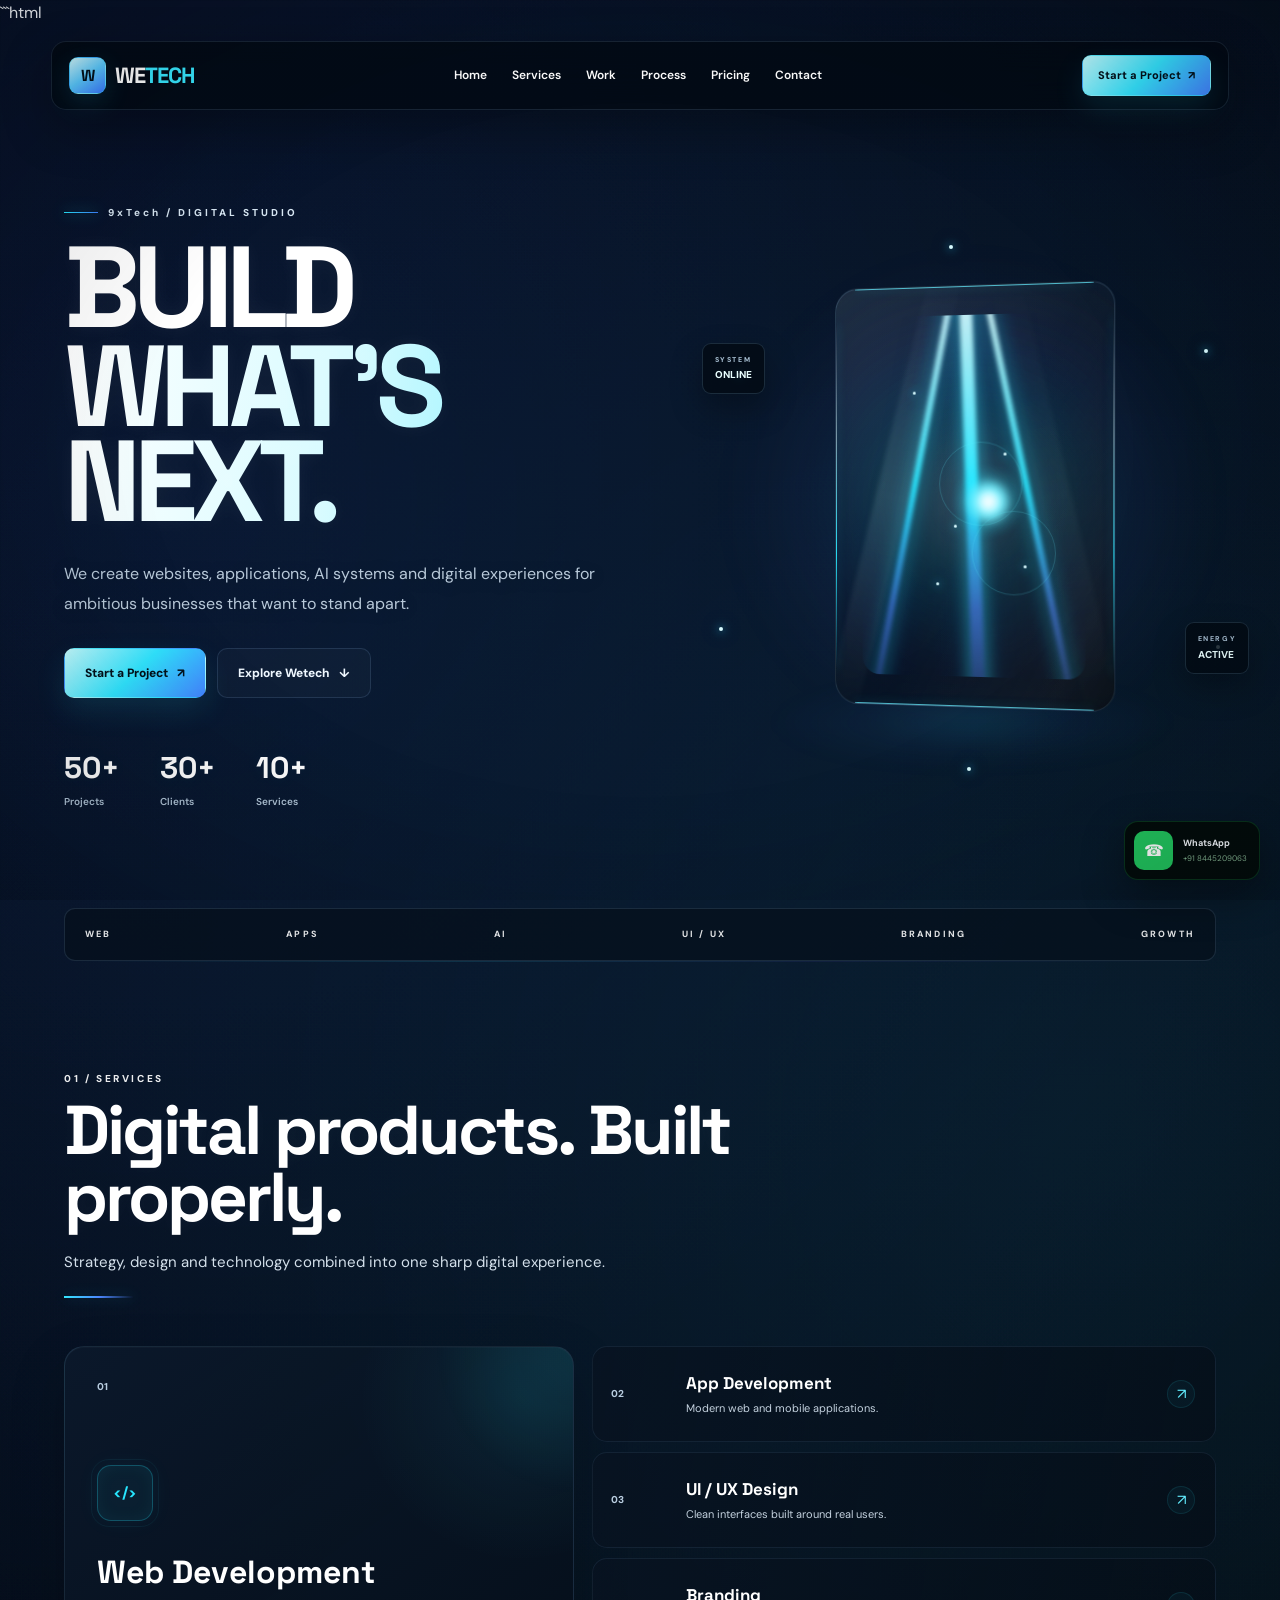
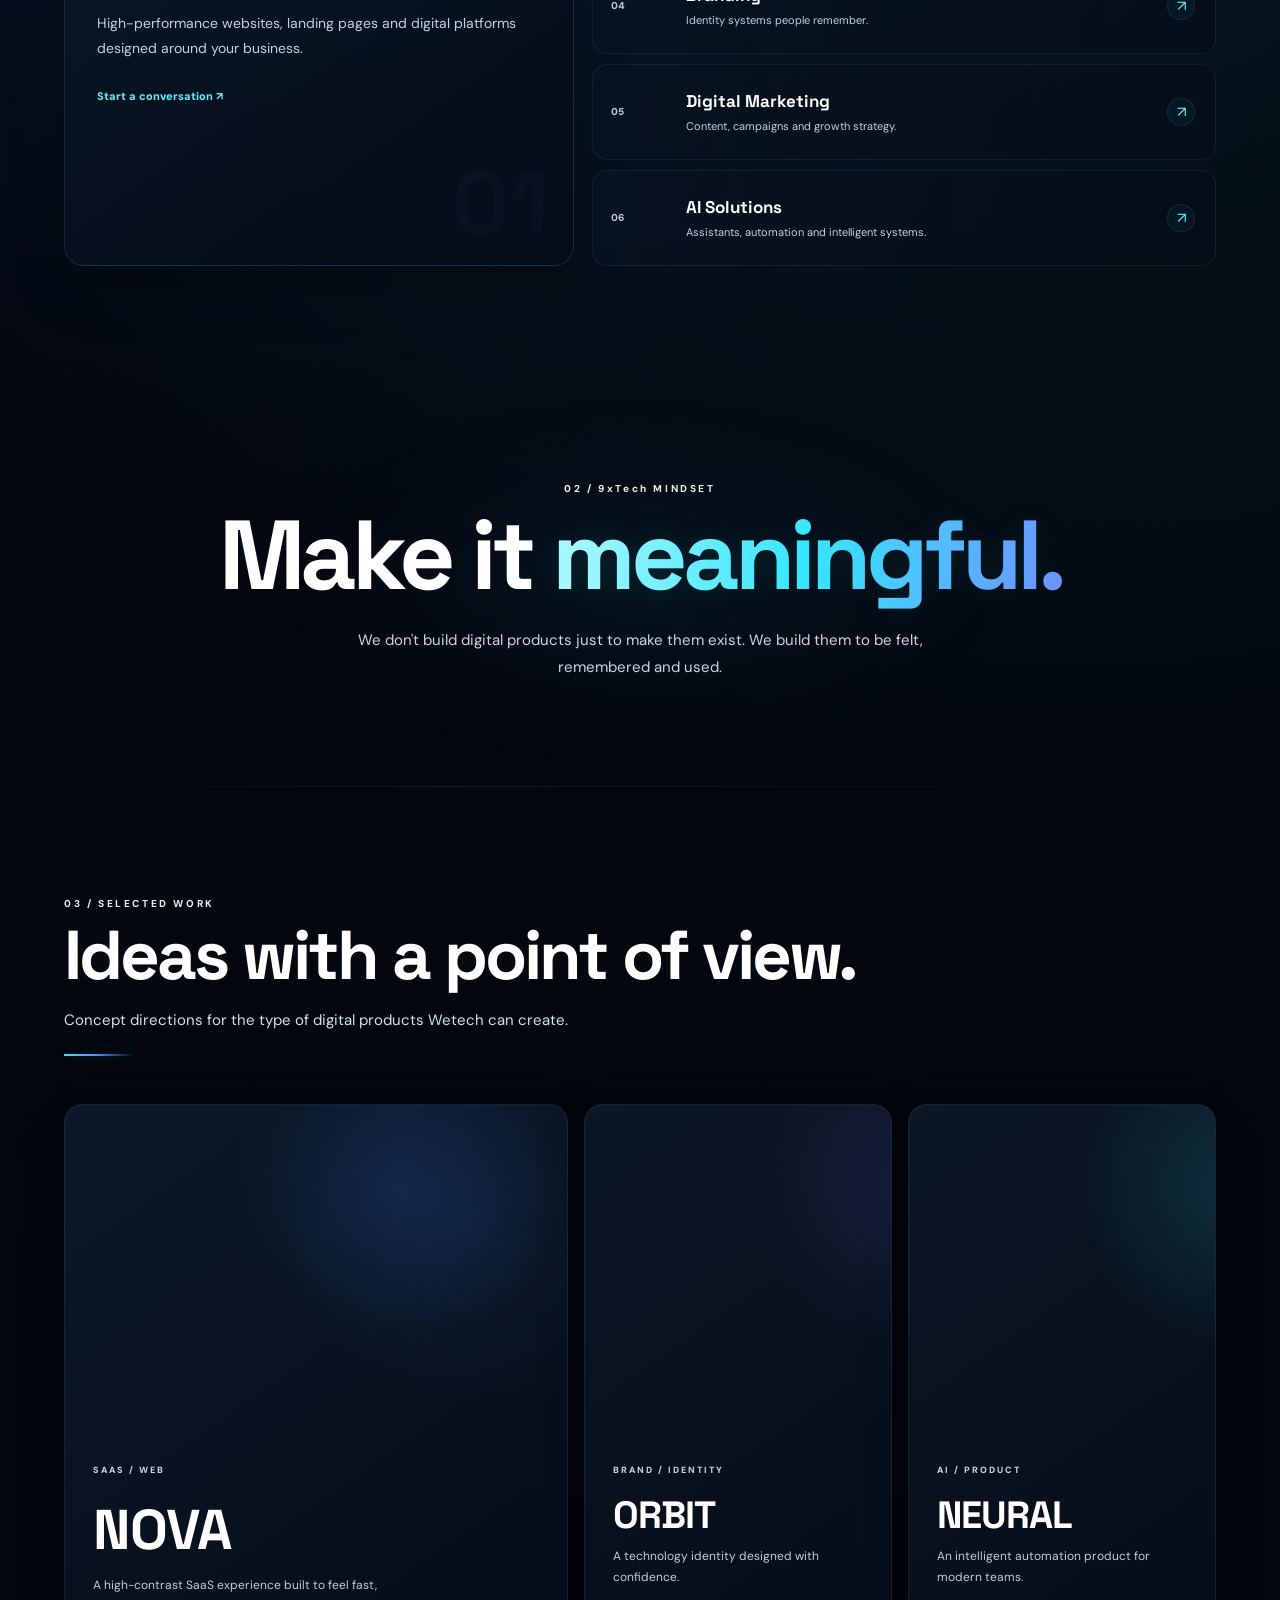
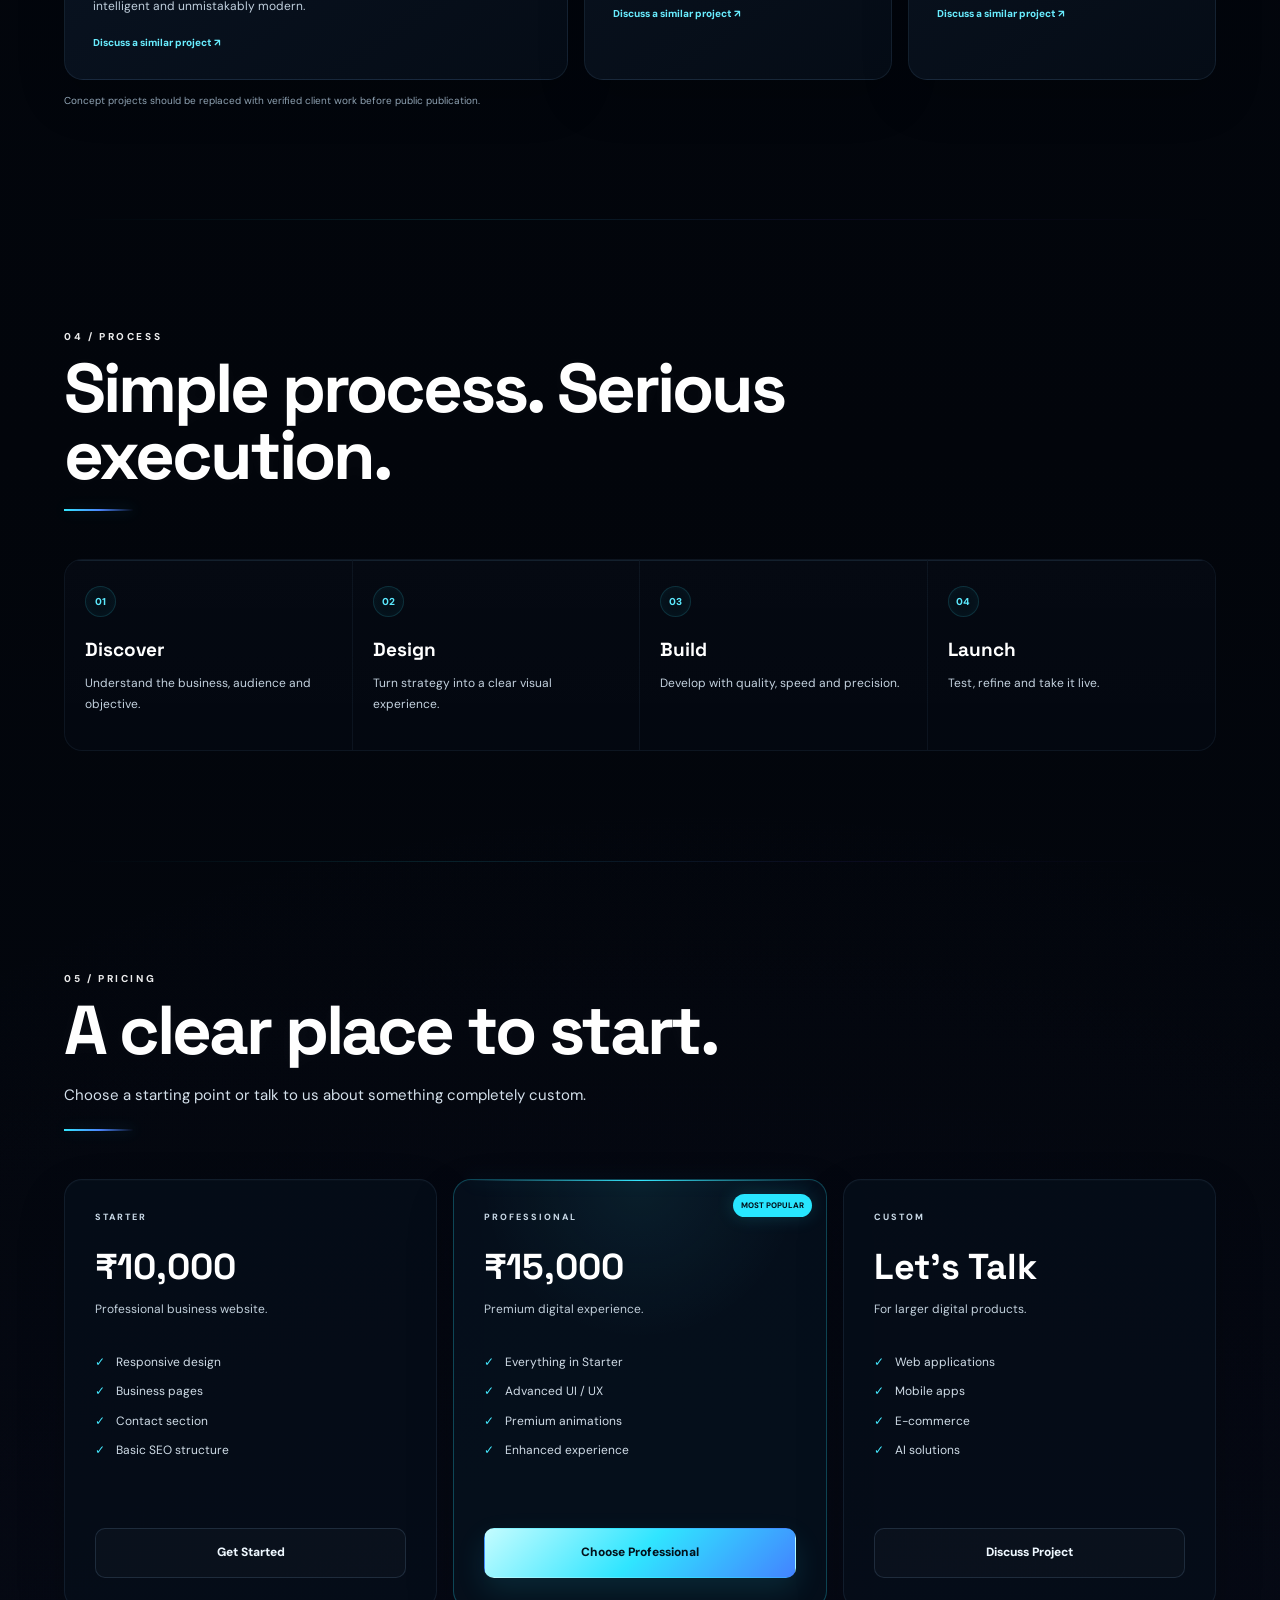
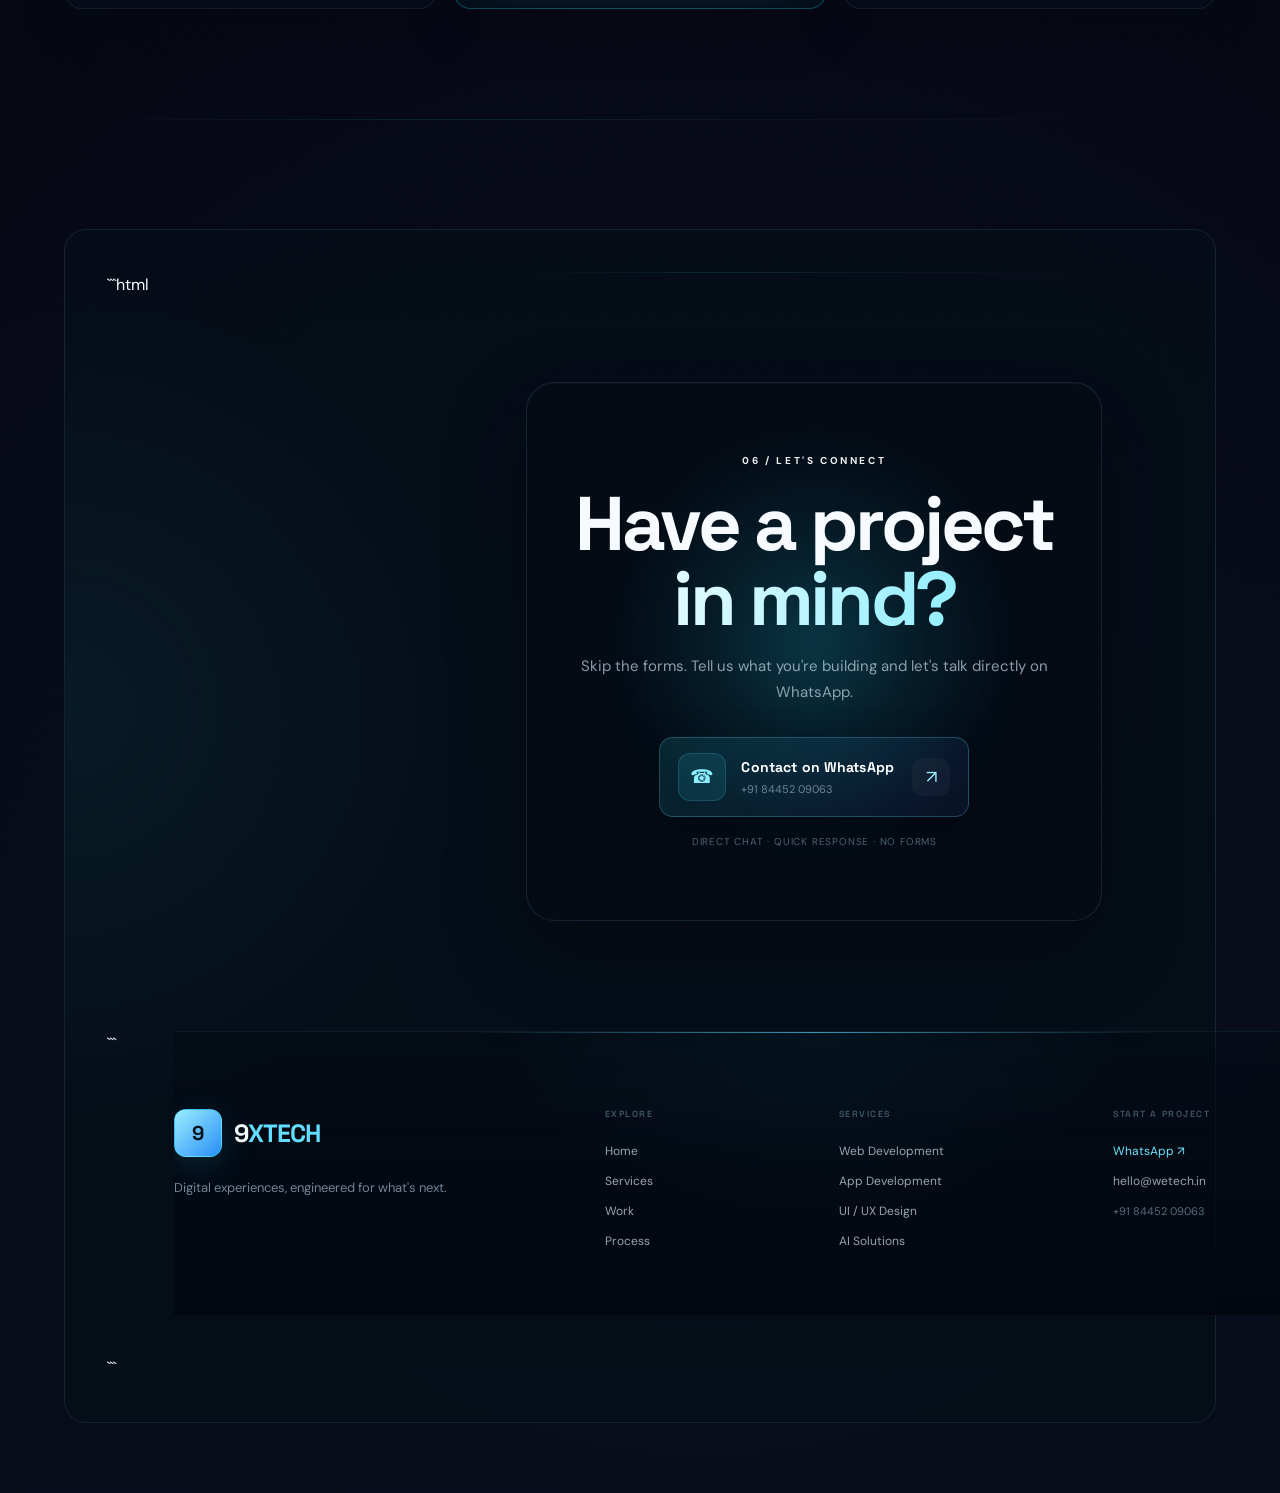
==== commit 14ad2a1f: "Update company name from Wetech to 9xTech" ====
--- a/index.html
+++ b/index.html
@@ -17,7 +17,7 @@
 
   <meta
     name="description"
-    content="Wetech builds high-performance websites, applications, AI systems, branding and digital experiences for ambitious businesses."
+    content="9xTech builds high-performance websites, applications, AI systems, branding and digital experiences for ambitious businesses."
   >
 
   <meta
@@ -194,7 +194,7 @@
             aria-hidden="true"
           ></span>
 
-          WETECH / DIGITAL STUDIO
+          9xTech / DIGITAL STUDIO
 
         </div>
 
@@ -748,7 +748,7 @@
 
 
         <span class="section-number">
-          02 / WETECH MINDSET
+          02 / 9xTech MINDSET
         </span>
 
 
@@ -1308,7 +1308,7 @@
       </p>
 
       <a
-        href="https://wa.me/918445209063?text=Hi%20Wetech!%20%F0%9F%91%8B%20I%27m%20interested%20in%20starting%20a%20project.%20I%27d%20like%20to%20discuss%20my%20requirements."
+        href="https://wa.me/918445209063?text=Hi%209xTech!%20%F0%9F%91%8B%20I%27m%20interested%20in%20starting%20a%20project.%20I%27d%20like%20to%20discuss%20my%20requirements."
         target="_blank"
         rel="noopener noreferrer"
         class="whatsapp-cta"
--- a/style.css
+++ b/style.css
@@ -6862,4 +6862,2060 @@
 
 }
 ```
-
+/* ============================================================
+   9XTECH — PREMIUM FINAL FOOTER
+   PASTE THIS AT THE VERY END OF style.css
+   ============================================================ */
+
+
+/* ------------------------------------------------------------
+   FOOTER RESET
+------------------------------------------------------------ */
+
+#site-footer.footer {
+
+  position: relative;
+
+  width: 100%;
+
+  margin-top: 80px;
+
+  padding: 0;
+
+  background:
+    linear-gradient(
+      180deg,
+      rgba(3, 10, 19, 0),
+      rgba(2, 8, 16, .72)
+    );
+
+  border-top:
+    1px solid rgba(130, 180, 220, .10);
+
+  overflow: hidden;
+
+}
+
+
+/* subtle top glow */
+
+#site-footer.footer::before {
+
+  content: "";
+
+  position: absolute;
+
+  top: -1px;
+  left: 50%;
+
+  width: 420px;
+  height: 1px;
+
+  transform:
+    translateX(-50%);
+
+  background:
+    linear-gradient(
+      90deg,
+      transparent,
+      rgba(80, 225, 255, .55),
+      transparent
+    );
+
+  box-shadow:
+    0 0 35px
+    rgba(60, 220, 255, .22);
+
+}
+
+
+/* ------------------------------------------------------------
+   MAIN FOOTER
+------------------------------------------------------------ */
+
+.footer-main {
+
+  width: min(
+    1180px,
+    calc(100% - 48px)
+  );
+
+  margin:
+    0 auto;
+
+  padding:
+    68px 0 58px;
+
+  display: grid;
+
+  grid-template-columns:
+    1.7fr
+    1fr
+    1.15fr
+    1.25fr;
+
+  gap:
+    50px;
+
+  position: relative;
+
+}
+
+
+/* ------------------------------------------------------------
+   BRAND
+------------------------------------------------------------ */
+
+.footer-brand {
+
+  min-width: 0;
+
+}
+
+
+.footer-brand-link {
+
+  display: inline-flex;
+
+  align-items: center;
+
+  text-decoration: none;
+
+}
+
+
+.footer-brand .brand-mark {
+
+  width:
+    42px;
+
+  height:
+    42px;
+
+  display: flex;
+
+  align-items: center;
+  justify-content: center;
+
+  border-radius:
+    10px;
+
+  background:
+    linear-gradient(
+      135deg,
+      #8cecff,
+      #278df5
+    );
+
+  color:
+    #06101c;
+
+  font-family:
+    "Space Grotesk",
+    sans-serif;
+
+  font-size:
+    19px;
+
+  font-weight:
+    700;
+
+  box-shadow:
+    0 8px 30px
+    rgba(40, 200, 255, .16);
+
+}
+
+
+.footer-brand .brand-name {
+
+  margin-left:
+    11px;
+
+  font-family:
+    "Space Grotesk",
+    sans-serif;
+
+  font-size:
+    22px;
+
+  font-weight:
+    700;
+
+  letter-spacing:
+    -.04em;
+
+  color:
+    #f2f8fc;
+
+}
+
+
+.footer-brand .brand-name span {
+
+  color:
+    #63ddff;
+
+}
+
+
+.footer-brand > p {
+
+  max-width:
+    270px;
+
+  margin:
+    18px 0 0;
+
+  color:
+    rgba(155, 180, 200, .66);
+
+  font-size:
+    12px;
+
+  line-height:
+    1.7;
+
+}
+
+
+/* ------------------------------------------------------------
+   FOOTER NAVIGATION
+------------------------------------------------------------ */
+
+.footer-navigation {
+
+  display:
+    flex;
+
+  flex-direction:
+    column;
+
+  align-items:
+    flex-start;
+
+  gap:
+    11px;
+
+}
+
+
+.footer-heading {
+
+  margin-bottom:
+    7px;
+
+  color:
+    rgba(120, 150, 170, .58);
+
+  font-family:
+    "Space Grotesk",
+    sans-serif;
+
+  font-size:
+    9px;
+
+  font-weight:
+    600;
+
+  letter-spacing:
+    .16em;
+
+}
+
+
+.footer-navigation a {
+
+  position:
+    relative;
+
+  color:
+    rgba(205, 220, 230, .72);
+
+  text-decoration:
+    none;
+
+  font-size:
+    12px;
+
+  line-height:
+    1.4;
+
+  transition:
+    color .22s ease,
+    transform .22s ease;
+
+}
+
+
+.footer-navigation a::before {
+
+  content:
+    "";
+
+  position:
+    absolute;
+
+  left:
+    -10px;
+
+  top:
+    50%;
+
+  width:
+    3px;
+
+  height:
+    3px;
+
+  border-radius:
+    50%;
+
+  background:
+    #63ddff;
+
+  opacity:
+    0;
+
+  transform:
+    translateY(-50%);
+
+  transition:
+    opacity .22s ease;
+
+}
+
+
+.footer-navigation a:hover {
+
+  color:
+    #ffffff;
+
+  transform:
+    translateX(4px);
+
+}
+
+
+.footer-navigation a:hover::before {
+
+  opacity:
+    1;
+
+}
+
+
+/* ------------------------------------------------------------
+   CONTACT COLUMN
+------------------------------------------------------------ */
+
+.footer-contact a:first-of-type {
+
+  color:
+    #83e9ff;
+
+}
+
+
+.footer-phone {
+
+  color:
+    rgba(140, 165, 185, .62);
+
+  font-size:
+    11px;
+
+}
+
+
+/* ------------------------------------------------------------
+   FOOTER BOTTOM
+------------------------------------------------------------ */
+
+.footer-bottom {
+
+  width: min(
+    1180px,
+    calc(100% - 48px)
+  );
+
+  min-height:
+    62px;
+
+  margin:
+    0 auto;
+
+  border-top:
+    1px solid rgba(130, 180, 220, .08);
+
+  display:
+    grid;
+
+  grid-template-columns:
+    1fr
+    auto
+    1fr;
+
+  align-items:
+    center;
+
+  gap:
+    20px;
+
+  color:
+    rgba(125, 150, 170, .52);
+
+  font-size:
+    9px;
+
+  letter-spacing:
+    .04em;
+
+}
+
+
+.footer-bottom > span:first-child {
+
+  text-align:
+    left;
+
+}
+
+
+.footer-bottom > a {
+
+  justify-self:
+    end;
+
+  color:
+    rgba(155, 180, 200, .65);
+
+  text-decoration:
+    none;
+
+  font-size:
+    9px;
+
+  letter-spacing:
+    .08em;
+
+  transition:
+    color .2s ease,
+    transform .2s ease;
+
+}
+
+
+.footer-bottom > a:hover {
+
+  color:
+    #82eaff;
+
+  transform:
+    translateY(-2px);
+
+}
+
+
+/* ------------------------------------------------------------
+   SYSTEM STATUS
+------------------------------------------------------------ */
+
+.footer-status {
+
+  display:
+    inline-flex;
+
+  align-items:
+    center;
+
+  gap:
+    7px;
+
+  white-space:
+    nowrap;
+
+}
+
+
+.footer-status i {
+
+  width:
+    6px;
+
+  height:
+    6px;
+
+  border-radius:
+    50%;
+
+  background:
+    #55e6a5;
+
+  box-shadow:
+    0 0 10px
+    rgba(85, 230, 165, .65);
+
+  animation:
+    footerStatusPulse 2s ease-in-out infinite;
+
+}
+
+
+@keyframes footerStatusPulse {
+
+  0%,
+  100% {
+    opacity: .55;
+    transform: scale(.85);
+  }
+
+  50% {
+    opacity: 1;
+    transform: scale(1);
+  }
+
+}
+
+
+/* ------------------------------------------------------------
+   REMOVE OLD FOOTER SPACING / CONFLICTS
+------------------------------------------------------------ */
+
+#site-footer .footer-links {
+
+  display:
+    none !important;
+
+}
+
+
+#site-footer .footer-copy {
+
+  display:
+    none !important;
+
+}
+
+
+/* ------------------------------------------------------------
+   MOBILE
+------------------------------------------------------------ */
+
+@media (max-width: 850px) {
+
+  .footer-main {
+
+    grid-template-columns:
+      1.5fr 1fr;
+
+    gap:
+      42px 30px;
+
+    padding:
+      55px 0 45px;
+
+  }
+
+}
+
+
+@media (max-width: 600px) {
+
+  #site-footer.footer {
+
+    margin-top:
+      55px;
+
+  }
+
+
+  .footer-main {
+
+    width:
+      calc(100% - 36px);
+
+    grid-template-columns:
+      1fr 1fr;
+
+    gap:
+      38px 24px;
+
+    padding:
+      48px 0 40px;
+
+  }
+
+
+  .footer-brand {
+
+    grid-column:
+      1 / -1;
+
+    padding-bottom:
+      8px;
+
+  }
+
+
+  .footer-brand > p {
+
+    max-width:
+      290px;
+
+  }
+
+
+  .footer-bottom {
+
+    width:
+      calc(100% - 36px);
+
+    min-height:
+      auto;
+
+    padding:
+      18px 0 22px;
+
+    grid-template-columns:
+      1fr 1fr;
+
+    gap:
+      14px;
+
+  }
+
+
+  .footer-status {
+
+    justify-self:
+      end;
+
+  }
+
+
+  .footer-bottom > a {
+
+    grid-column:
+      1 / -1;
+
+    justify-self:
+      start;
+
+  }
+
+}
+
+
+@media (max-width: 400px) {
+
+  .footer-main {
+
+    grid-template-columns:
+      1fr;
+
+  }
+
+
+  .footer-brand {
+
+    grid-column:
+      auto;
+
+  }
+
+
+  .footer-bottom {
+
+    grid-template-columns:
+      1fr;
+
+  }
+
+
+  .footer-status {
+
+    justify-self:
+      start;
+
+  }
+
+
+  .footer-bottom > a {
+
+    grid-column:
+      auto;
+
+  }
+
+}
+
+
+/* ============================================================
+   END — 9XTECH FOOTER
+   ============================================================ */
+/* ============================================================
+   9XTECH — FULL WIDTH FINAL FOOTER FIX
+   PASTE AT THE VERY END OF style.css
+   ============================================================ */
+
+html,
+body {
+  overflow-x: hidden;
+}
+
+
+/* ------------------------------------------------------------
+   FULL WIDTH FOOTER
+------------------------------------------------------------ */
+
+#site-footer.footer {
+
+  position: relative;
+
+  width: 100% !important;
+  max-width: none !important;
+
+  margin:
+    100px 0 0 !important;
+
+  padding:
+    0 !important;
+
+  left: auto !important;
+  right: auto !important;
+
+  border-top:
+    1px solid rgba(100, 210, 255, .10);
+
+  border-radius:
+    0 !important;
+
+  background:
+    linear-gradient(
+      180deg,
+      rgba(3, 10, 19, .45),
+      rgba(2, 7, 15, .96)
+    );
+
+  overflow: hidden;
+
+}
+
+
+/* top cinematic light */
+
+#site-footer.footer::before {
+
+  content: "";
+
+  position: absolute;
+
+  top: 0;
+  left: 50%;
+
+  width: 700px;
+  height: 1px;
+
+  transform:
+    translateX(-50%);
+
+  background:
+    linear-gradient(
+      90deg,
+      transparent,
+      rgba(82, 224, 255, .65),
+      transparent
+    );
+
+  box-shadow:
+    0 0 35px
+    rgba(60, 220, 255, .20);
+
+}
+
+
+/* subtle ambient glow */
+
+#site-footer.footer::after {
+
+  content: "";
+
+  position: absolute;
+
+  top: -220px;
+  left: 50%;
+
+  width: 650px;
+  height: 420px;
+
+  transform:
+    translateX(-50%);
+
+  background:
+    radial-gradient(
+      ellipse,
+      rgba(30, 190, 255, .045),
+      transparent 68%
+    );
+
+  pointer-events:
+    none;
+
+}
+
+
+/* ------------------------------------------------------------
+   FOOTER CONTENT — FULL WIDTH
+------------------------------------------------------------ */
+
+#site-footer .footer-main {
+
+  position: relative;
+
+  z-index: 2;
+
+  width:
+    min(1380px, calc(100% - 100px)) !important;
+
+  max-width:
+    none !important;
+
+  margin:
+    0 auto !important;
+
+  padding:
+    78px 0 68px !important;
+
+  display:
+    grid !important;
+
+  grid-template-columns:
+    2fr
+    1fr
+    1.25fr
+    1.35fr !important;
+
+  gap:
+    80px !important;
+
+  align-items:
+    start;
+
+}
+
+
+/* ------------------------------------------------------------
+   9XTECH BRAND
+------------------------------------------------------------ */
+
+#site-footer .footer-brand {
+
+  padding-top:
+    2px;
+
+}
+
+
+#site-footer .footer-brand-link {
+
+  display:
+    inline-flex !important;
+
+  align-items:
+    center;
+
+  gap:
+    12px;
+
+}
+
+
+#site-footer .footer-brand .brand-mark {
+
+  width:
+    48px !important;
+
+  height:
+    48px !important;
+
+  min-width:
+    48px;
+
+  border-radius:
+    12px;
+
+  display:
+    flex !important;
+
+  align-items:
+    center;
+
+  justify-content:
+    center;
+
+  background:
+    linear-gradient(
+      135deg,
+      #9ceeff,
+      #278ef5
+    );
+
+  color:
+    #06111d;
+
+  font-family:
+    "Space Grotesk",
+    sans-serif;
+
+  font-size:
+    20px;
+
+  font-weight:
+    700;
+
+  box-shadow:
+    0 10px 35px
+    rgba(45, 205, 255, .16);
+
+}
+
+
+#site-footer .footer-brand .brand-name {
+
+  margin:
+    0 !important;
+
+  font-family:
+    "Space Grotesk",
+    sans-serif;
+
+  font-size:
+    25px;
+
+  font-weight:
+    700;
+
+  letter-spacing:
+    -.045em;
+
+  color:
+    #f4f9fc;
+
+}
+
+
+#site-footer .footer-brand .brand-name span {
+
+  color:
+    #63ddff !important;
+
+}
+
+
+#site-footer .footer-brand > p {
+
+  max-width:
+    330px;
+
+  margin:
+    20px 0 0;
+
+  color:
+    rgba(165, 190, 210, .68);
+
+  font-size:
+    13px;
+
+  line-height:
+    1.75;
+
+}
+
+
+/* ------------------------------------------------------------
+   FOOTER COLUMNS
+------------------------------------------------------------ */
+
+#site-footer .footer-navigation {
+
+  display:
+    flex !important;
+
+  flex-direction:
+    column;
+
+  align-items:
+    flex-start;
+
+  gap:
+    13px;
+
+}
+
+
+#site-footer .footer-heading {
+
+  margin:
+    0 0 8px;
+
+  color:
+    rgba(120, 155, 178, .52);
+
+  font-family:
+    "Space Grotesk",
+    sans-serif;
+
+  font-size:
+    9px;
+
+  font-weight:
+    600;
+
+  letter-spacing:
+    .17em;
+
+}
+
+
+#site-footer .footer-navigation a {
+
+  margin:
+    0;
+
+  color:
+    rgba(210, 225, 235, .70);
+
+  font-size:
+    12px;
+
+  text-decoration:
+    none;
+
+  transition:
+    color .2s ease,
+    transform .2s ease;
+
+}
+
+
+#site-footer .footer-navigation a:hover {
+
+  color:
+    #ffffff;
+
+  transform:
+    translateX(5px);
+
+}
+
+
+#site-footer .footer-contact a:first-of-type {
+
+  color:
+    #72e5ff;
+
+}
+
+
+#site-footer .footer-phone {
+
+  color:
+    rgba(145, 175, 195, .60);
+
+  font-size:
+    11px;
+
+}
+
+
+/* ------------------------------------------------------------
+   BOTTOM BAR
+------------------------------------------------------------ */
+
+#site-footer .footer-bottom {
+
+  position:
+    relative;
+
+  z-index:
+    2;
+
+  width:
+    min(1380px, calc(100% - 100px)) !important;
+
+  max-width:
+    none !important;
+
+  min-height:
+    72px;
+
+  margin:
+    0 auto !important;
+
+  padding:
+    0 !important;
+
+  border-top:
+    1px solid rgba(125, 170, 200, .08);
+
+  display:
+    grid !important;
+
+  grid-template-columns:
+    1fr auto 1fr;
+
+  align-items:
+    center;
+
+  gap:
+    30px;
+
+  color:
+    rgba(125, 150, 170, .52);
+
+  font-size:
+    10px;
+
+}
+
+
+#site-footer .footer-bottom > span:first-child {
+
+  text-align:
+    left;
+
+}
+
+
+#site-footer .footer-status {
+
+  display:
+    inline-flex;
+
+  align-items:
+    center;
+
+  justify-content:
+    center;
+
+  gap:
+    8px;
+
+  white-space:
+    nowrap;
+
+}
+
+
+#site-footer .footer-status i {
+
+  display:
+    block;
+
+  width:
+    6px;
+
+  height:
+    6px;
+
+  border-radius:
+    50%;
+
+  background:
+    #54e5a3;
+
+  box-shadow:
+    0 0 12px
+    rgba(84, 229, 163, .65);
+
+}
+
+
+#site-footer .footer-bottom > a {
+
+  justify-self:
+    end;
+
+  color:
+    rgba(165, 190, 205, .65);
+
+  text-decoration:
+    none;
+
+  font-size:
+    10px;
+
+  letter-spacing:
+    .08em;
+
+  transition:
+    color .2s ease,
+    transform .2s ease;
+
+}
+
+
+#site-footer .footer-bottom > a:hover {
+
+  color:
+    #72e5ff;
+
+  transform:
+    translateY(-2px);
+
+}
+
+
+/* ------------------------------------------------------------
+   KILL OLD FOOTER RULES
+------------------------------------------------------------ */
+
+#site-footer .footer-links,
+#site-footer .footer-copy {
+
+  display:
+    none !important;
+
+}
+
+
+/* ------------------------------------------------------------
+   DESKTOP LARGE
+------------------------------------------------------------ */
+
+@media (min-width: 1400px) {
+
+  #site-footer .footer-main,
+  #site-footer .footer-bottom {
+
+    width:
+      min(1500px, calc(100% - 120px)) !important;
+
+  }
+
+}
+
+
+/* ------------------------------------------------------------
+   TABLET
+------------------------------------------------------------ */
+
+@media (max-width: 900px) {
+
+  #site-footer .footer-main {
+
+    width:
+      calc(100% - 60px) !important;
+
+    grid-template-columns:
+      1.5fr 1fr 1fr !important;
+
+    gap:
+      45px;
+
+  }
+
+  #site-footer .footer-brand {
+
+    grid-column:
+      1 / -1;
+
+  }
+
+  #site-footer .footer-bottom {
+
+    width:
+      calc(100% - 60px) !important;
+
+  }
+
+}
+
+
+/* ------------------------------------------------------------
+   MOBILE
+------------------------------------------------------------ */
+
+@media (max-width: 600px) {
+
+  #site-footer.footer {
+
+    margin-top:
+      65px !important;
+
+  }
+
+
+  #site-footer .footer-main {
+
+    width:
+      calc(100% - 36px) !important;
+
+    padding:
+      52px 0 45px !important;
+
+    grid-template-columns:
+      1fr 1fr !important;
+
+    gap:
+      40px 28px;
+
+  }
+
+
+  #site-footer .footer-brand {
+
+    grid-column:
+      1 / -1;
+
+  }
+
+
+  #site-footer .footer-brand .brand-mark {
+
+    width:
+      44px !important;
+
+    height:
+      44px !important;
+
+    min-width:
+      44px;
+
+  }
+
+
+  #site-footer .footer-brand .brand-name {
+
+    font-size:
+      22px;
+
+  }
+
+
+  #site-footer .footer-brand > p {
+
+    font-size:
+      12px;
+
+  }
+
+
+  #site-footer .footer-bottom {
+
+    width:
+      calc(100% - 36px) !important;
+
+    min-height:
+      auto;
+
+    padding:
+      20px 0 24px !important;
+
+    grid-template-columns:
+      1fr 1fr !important;
+
+    gap:
+      15px;
+
+  }
+
+
+  #site-footer .footer-status {
+
+    justify-self:
+      end;
+
+  }
+
+
+  #site-footer .footer-bottom > a {
+
+    grid-column:
+      1 / -1;
+
+    justify-self:
+      start;
+
+  }
+
+}
+
+
+/* ------------------------------------------------------------
+   SMALL MOBILE
+------------------------------------------------------------ */
+
+@media (max-width: 420px) {
+
+  #site-footer .footer-main {
+
+    grid-template-columns:
+      1fr !important;
+
+  }
+
+
+  #site-footer .footer-brand {
+
+    grid-column:
+      auto;
+
+  }
+
+
+  #site-footer .footer-bottom {
+
+    grid-template-columns:
+      1fr !important;
+
+  }
+
+
+  #site-footer .footer-status {
+
+    justify-self:
+      start;
+
+  }
+
+
+  #site-footer .footer-bottom > a {
+
+    grid-column:
+      auto;
+
+  }
+
+}
+
+
+/* ============================================================
+   END — FULL WIDTH 9XTECH FOOTER
+   ============================================================ */
+/* ============================================================
+   9XTECH — FINAL LAYOUT / EMPTY SPACE / FOOTER FIX
+   PASTE THIS AT THE VERY END OF style.css
+   ============================================================ */
+
+
+/* ------------------------------------------------------------
+   GLOBAL
+------------------------------------------------------------ */
+
+html {
+  scroll-behavior: smooth;
+}
+
+body {
+  overflow-x: hidden !important;
+}
+
+
+/* ------------------------------------------------------------
+   CONTACT SECTION — REMOVE UNNECESSARY GIANT HEIGHT
+------------------------------------------------------------ */
+
+#contact.section {
+  min-height: auto !important;
+  height: auto !important;
+
+  margin-bottom: 0 !important;
+  padding-bottom: 70px !important;
+}
+
+
+/* Contact card should actually use the available width */
+
+#contact .whatsapp-contact-card {
+  width: 100% !important;
+  max-width: none !important;
+
+  min-height: 390px !important;
+
+  box-sizing: border-box;
+
+  margin: 0 !important;
+}
+
+
+/* Remove accidental inherited positioning */
+
+#contact .whatsapp-contact-content {
+  position: relative !important;
+
+  width: 100% !important;
+  max-width: 850px !important;
+
+  margin: 0 auto !important;
+
+  left: auto !important;
+  right: auto !important;
+}
+
+
+/* ------------------------------------------------------------
+   FOOTER — BREAK OUT OF ANY PARENT CONTAINER
+------------------------------------------------------------ */
+
+#site-footer.footer {
+
+  position: relative !important;
+
+  /* FULL BROWSER WIDTH */
+  width: 100vw !important;
+  max-width: none !important;
+
+  /* Break out of centred page/container */
+  margin-left: calc(50% - 50vw) !important;
+
+  margin-right: 0 !important;
+
+  margin-top: 0 !important;
+
+  padding: 0 !important;
+
+  box-sizing: border-box;
+
+  border-radius: 0 !important;
+
+  min-height: 0 !important;
+
+  height: auto !important;
+
+  left: auto !important;
+  right: auto !important;
+
+  transform: none !important;
+
+  overflow: hidden !important;
+}
+
+
+/* ------------------------------------------------------------
+   FOOTER MAIN — USE THE WHOLE WIDTH
+------------------------------------------------------------ */
+
+#site-footer .footer-main {
+
+  position: relative !important;
+
+  width: min(1450px, calc(100vw - 100px)) !important;
+
+  max-width: none !important;
+
+  margin: 0 auto !important;
+
+  padding: 75px 0 65px !important;
+
+  box-sizing: border-box;
+
+  display: grid !important;
+
+  grid-template-columns:
+    2.2fr
+    1fr
+    1.25fr
+    1.35fr !important;
+
+  gap: 70px !important;
+
+  align-items: start !important;
+}
+
+
+/* ------------------------------------------------------------
+   BRAND
+------------------------------------------------------------ */
+
+#site-footer .footer-brand {
+  width: 100% !important;
+}
+
+#site-footer .footer-brand-link {
+  display: inline-flex !important;
+
+  align-items: center !important;
+
+  gap: 12px !important;
+
+  text-decoration: none !important;
+}
+
+
+/* 9XTECH MARK */
+
+#site-footer .footer-brand .brand-mark {
+
+  width: 48px !important;
+  height: 48px !important;
+
+  min-width: 48px !important;
+
+  display: flex !important;
+
+  align-items: center !important;
+  justify-content: center !important;
+
+  border-radius: 12px !important;
+
+  background:
+    linear-gradient(
+      135deg,
+      #9ceeff,
+      #278ef5
+    ) !important;
+
+  color: #06111d !important;
+
+  font-family:
+    "Space Grotesk",
+    sans-serif !important;
+
+  font-size: 20px !important;
+
+  font-weight: 700 !important;
+}
+
+
+/* 9XTECH TEXT */
+
+#site-footer .footer-brand .brand-name {
+
+  margin: 0 !important;
+
+  color: #f4f9fc !important;
+
+  font-family:
+    "Space Grotesk",
+    sans-serif !important;
+
+  font-size: 25px !important;
+
+  font-weight: 700 !important;
+
+  letter-spacing: -.045em !important;
+}
+
+#site-footer .footer-brand .brand-name span {
+
+  color: #63ddff !important;
+}
+
+
+/* DESCRIPTION */
+
+#site-footer .footer-brand > p {
+
+  max-width: 340px !important;
+
+  margin: 20px 0 0 !important;
+
+  color:
+    rgba(165, 190, 210, .68) !important;
+
+  font-size: 13px !important;
+
+  line-height: 1.75 !important;
+}
+
+
+/* ------------------------------------------------------------
+   FOOTER COLUMNS
+------------------------------------------------------------ */
+
+#site-footer .footer-navigation {
+
+  display: flex !important;
+
+  flex-direction: column !important;
+
+  align-items: flex-start !important;
+
+  justify-content: flex-start !important;
+
+  gap: 13px !important;
+
+  width: 100% !important;
+
+  min-width: 0 !important;
+}
+
+
+#site-footer .footer-heading {
+
+  margin:
+    0 0 9px !important;
+
+  color:
+    rgba(120, 155, 178, .52) !important;
+
+  font-family:
+    "Space Grotesk",
+    sans-serif !important;
+
+  font-size: 9px !important;
+
+  font-weight: 600 !important;
+
+  letter-spacing: .17em !important;
+}
+
+
+#site-footer .footer-navigation a {
+
+  display: inline-block !important;
+
+  color:
+    rgba(210, 225, 235, .72) !important;
+
+  font-size: 12px !important;
+
+  line-height: 1.4 !important;
+
+  text-decoration: none !important;
+
+  white-space: normal !important;
+
+  transition:
+    color .2s ease,
+    transform .2s ease !important;
+}
+
+
+#site-footer .footer-navigation a:hover {
+
+  color: #ffffff !important;
+
+  transform:
+    translateX(5px) !important;
+}
+
+
+#site-footer .footer-contact a:first-of-type {
+
+  color:
+    #72e5ff !important;
+}
+
+
+#site-footer .footer-phone {
+
+  color:
+    rgba(145, 175, 195, .60) !important;
+
+  font-size: 11px !important;
+}
+
+
+/* ------------------------------------------------------------
+   BOTTOM BAR
+------------------------------------------------------------ */
+
+#site-footer .footer-bottom {
+
+  position: relative !important;
+
+  width: min(1450px, calc(100vw - 100px)) !important;
+
+  max-width: none !important;
+
+  min-height: 72px !important;
+
+  margin: 0 auto !important;
+
+  padding: 0 !important;
+
+  box-sizing: border-box;
+
+  display: grid !important;
+
+  grid-template-columns:
+    1fr
+    auto
+    1fr !important;
+
+  align-items: center !important;
+
+  gap: 30px !important;
+
+  border-top:
+    1px solid rgba(125, 170, 200, .09) !important;
+}
+
+
+#site-footer .footer-bottom > span:first-child {
+
+  text-align: left !important;
+}
+
+
+#site-footer .footer-status {
+
+  display: inline-flex !important;
+
+  align-items: center !important;
+
+  justify-content: center !important;
+
+  gap: 8px !important;
+
+  white-space: nowrap !important;
+}
+
+
+#site-footer .footer-bottom > a {
+
+  justify-self: end !important;
+
+  color:
+    rgba(165, 190, 205, .65) !important;
+
+  text-decoration: none !important;
+
+  font-size: 10px !important;
+
+  letter-spacing: .08em !important;
+}
+
+
+/* Old footer elements OFF */
+
+#site-footer .footer-links,
+#site-footer .footer-copy {
+  display: none !important;
+}
+
+
+/* ------------------------------------------------------------
+   IMPORTANT:
+   PREVENT PARENT SECTION FROM CLIPPING FULL WIDTH FOOTER
+------------------------------------------------------------ */
+
+main {
+  overflow: visible !important;
+}
+
+.section {
+  overflow: visible;
+}
+
+
+/* ------------------------------------------------------------
+   REMOVE ACCIDENTAL HUGE EMPTY HEIGHT FROM CONTACT CTA
+------------------------------------------------------------ */
+
+.whatsapp-contact-section {
+
+  min-height: auto !important;
+
+  height: auto !important;
+
+}
+
+
+.whatsapp-contact-card {
+
+  box-sizing: border-box;
+
+}
+
+
+/* ------------------------------------------------------------
+   DESKTOP
+------------------------------------------------------------ */
+
+@media (min-width: 1200px) {
+
+  #site-footer .footer-main,
+  #site-footer .footer-bottom {
+
+    width:
+      min(1450px, calc(100vw - 120px)) !important;
+
+  }
+
+}
+
+
+/* ------------------------------------------------------------
+   TABLET
+------------------------------------------------------------ */
+
+@media (max-width: 900px) {
+
+  #site-footer .footer-main {
+
+    width:
+      calc(100vw - 70px) !important;
+
+    grid-template-columns:
+      1.4fr 1fr 1fr !important;
+
+    gap:
+      45px !important;
+
+  }
+
+
+  #site-footer .footer-brand {
+
+    grid-column:
+      1 / -1 !important;
+
+  }
+
+
+  #site-footer .footer-bottom {
+
+    width:
+      calc(100vw - 70px) !important;
+
+  }
+
+}
+
+
+/* ------------------------------------------------------------
+   MOBILE
+------------------------------------------------------------ */
+
+@media (max-width: 600px) {
+
+  #contact.section {
+
+    padding-bottom:
+      45px !important;
+
+  }
+
+
+  #site-footer.footer {
+
+    width:
+      100vw !important;
+
+    margin-left:
+      calc(50% - 50vw) !important;
+
+  }
+
+
+  #site-footer .footer-main {
+
+    width:
+      calc(100vw - 36px) !important;
+
+    padding:
+      52px 0 45px !important;
+
+    grid-template-columns:
+      1fr 1fr !important;
+
+    gap:
+      40px 25px !important;
+
+  }
+
+
+  #site-footer .footer-brand {
+
+    grid-column:
+      1 / -1 !important;
+
+  }
+
+
+  #site-footer .footer-bottom {
+
+    width:
+      calc(100vw - 36px) !important;
+
+    min-height:
+      auto !important;
+
+    padding:
+      20px 0 24px !important;
+
+    grid-template-columns:
+      1fr 1fr !important;
+
+    gap:
+      15px !important;
+
+  }
+
+
+  #site-footer .footer-status {
+
+    justify-self:
+      end !important;
+
+  }
+
+
+  #site-footer .footer-bottom > a {
+
+    grid-column:
+      1 / -1 !important;
+
+    justify-self:
+      start !important;
+
+  }
+
+}
+
+
+/* ------------------------------------------------------------
+   SMALL MOBILE
+------------------------------------------------------------ */
+
+@media (max-width: 420px) {
+
+  #site-footer .footer-main {
+
+    grid-template-columns:
+      1fr !important;
+
+  }
+
+
+  #site-footer .footer-brand {
+
+    grid-column:
+      auto !important;
+
+  }
+
+
+  #site-footer .footer-bottom {
+
+    grid-template-columns:
+      1fr !important;
+
+  }
+
+
+  #site-footer .footer-status {
+
+    justify-self:
+      start !important;
+
+  }
+
+
+  #site-footer .footer-bottom > a {
+
+    grid-column:
+      auto !important;
+
+  }
+
+}
+
+
+/* ============================================================
+   END — 9XTECH FULL BLEED FIX
+   ============================================================ */
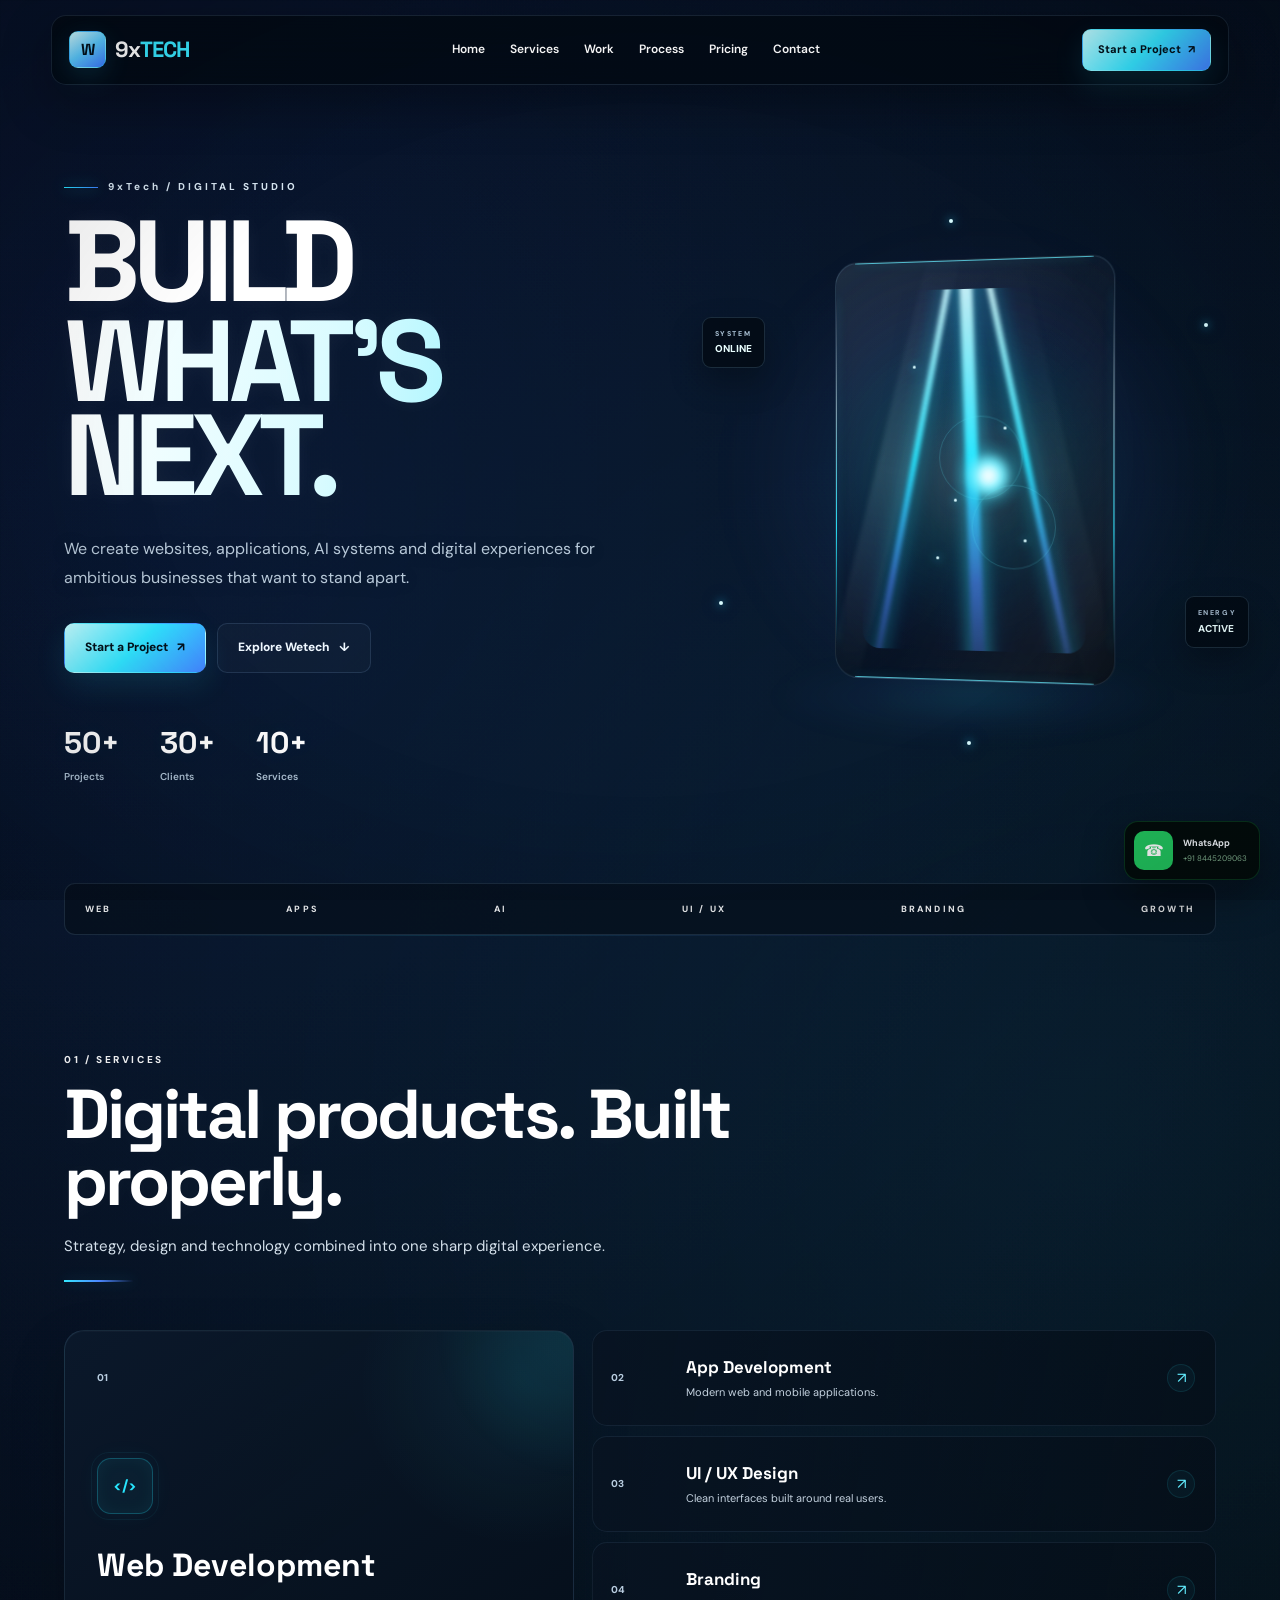
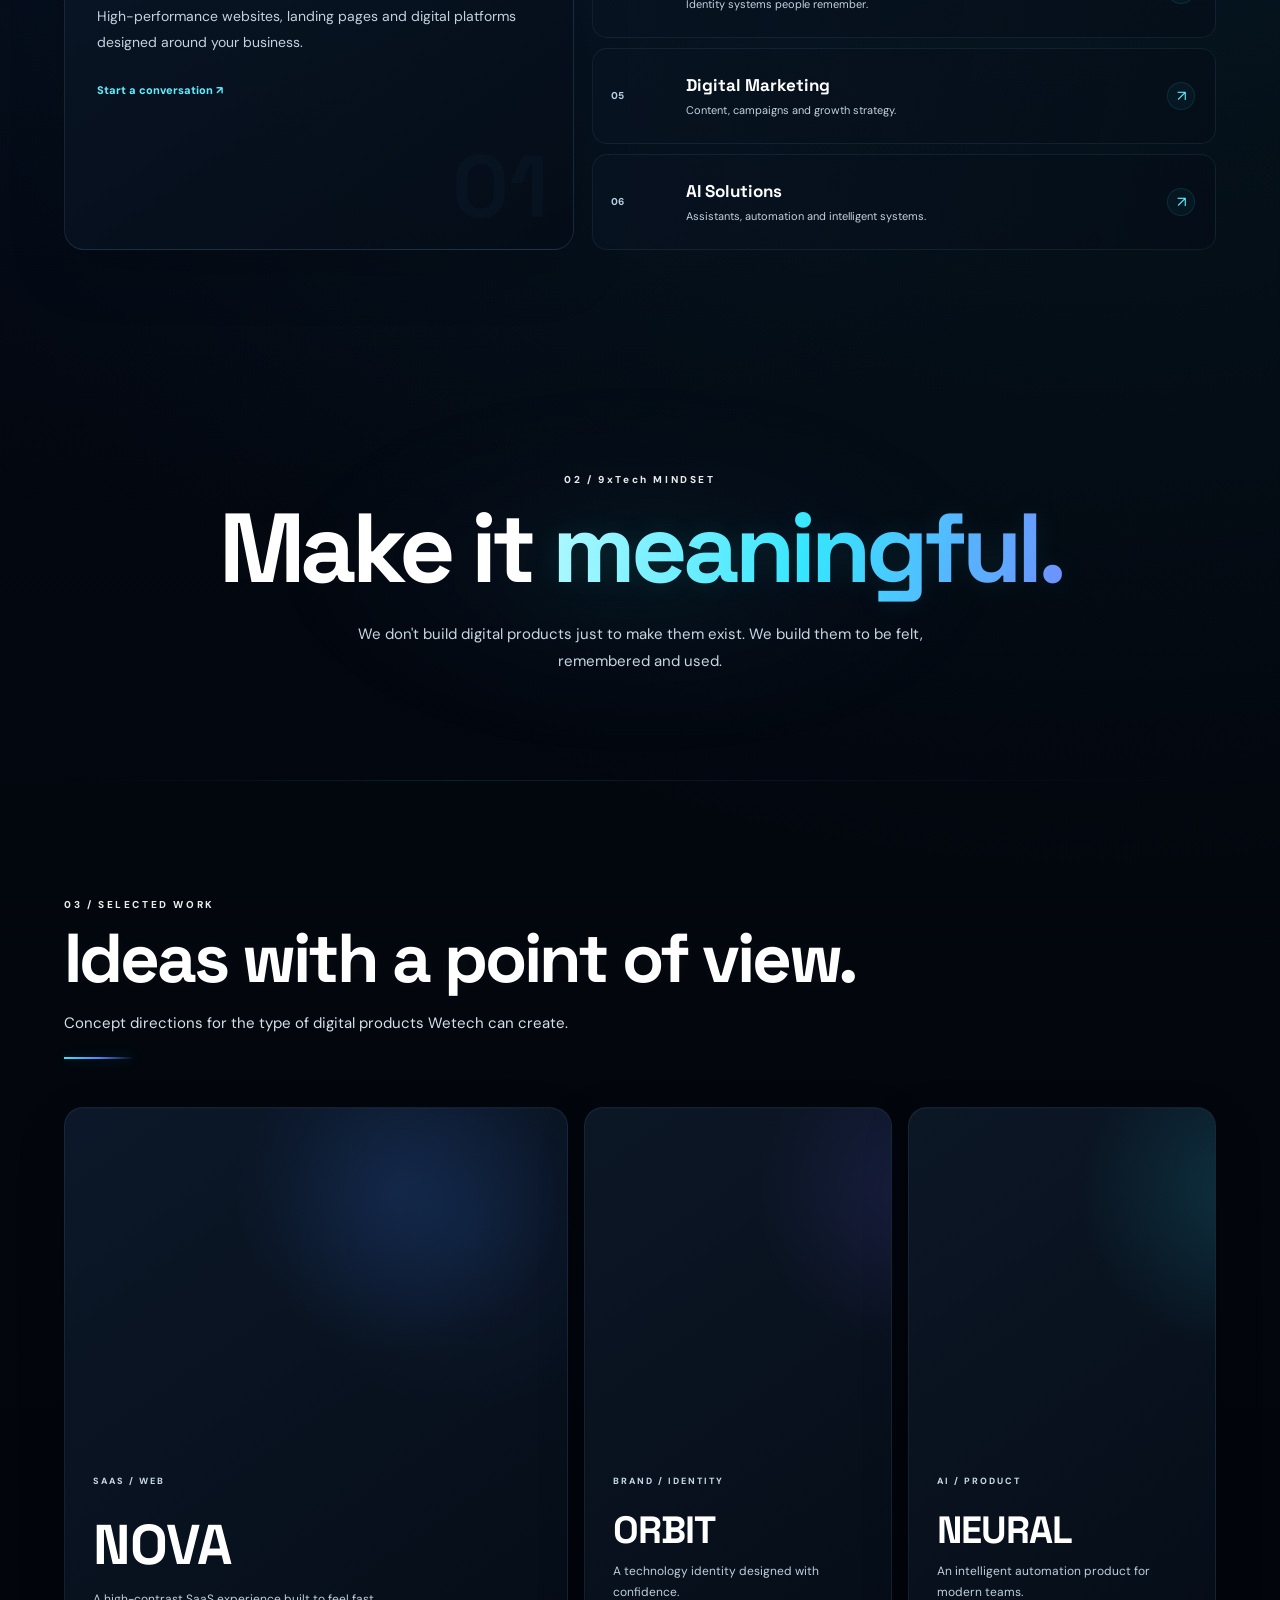
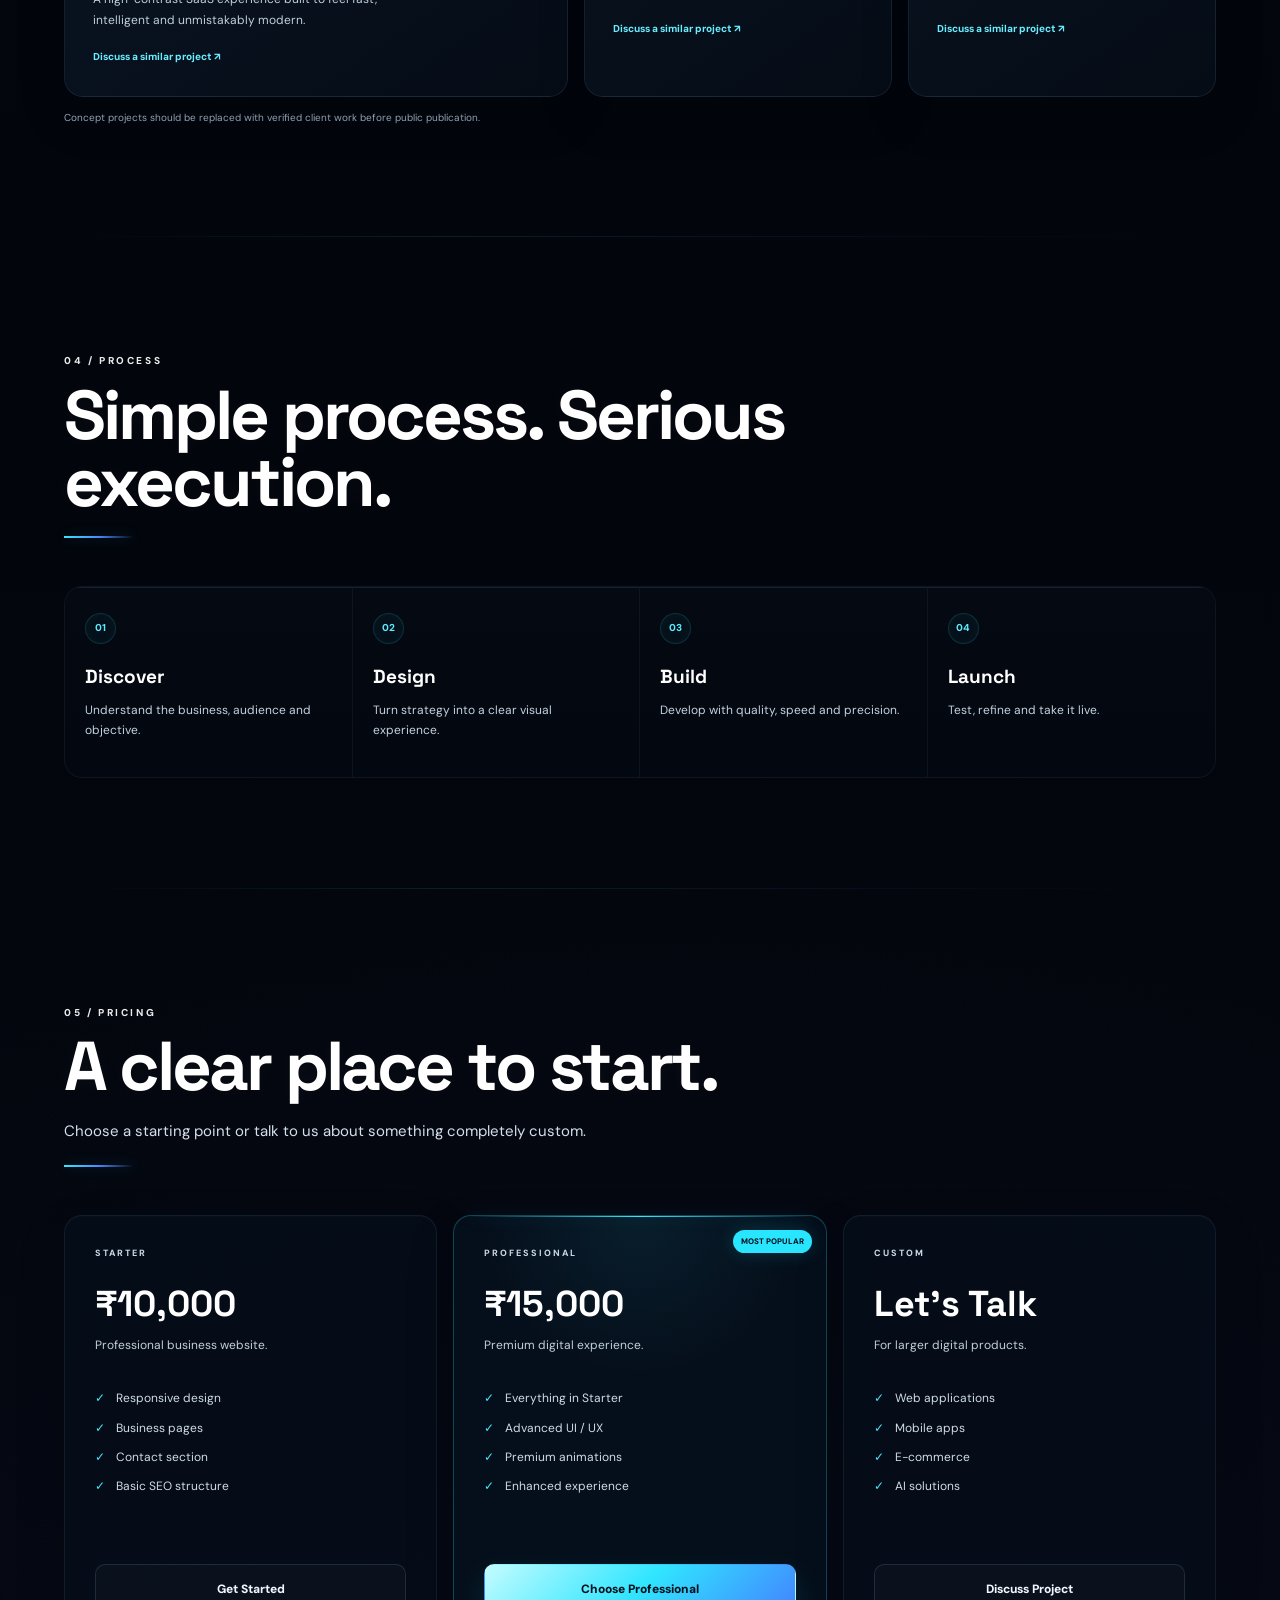
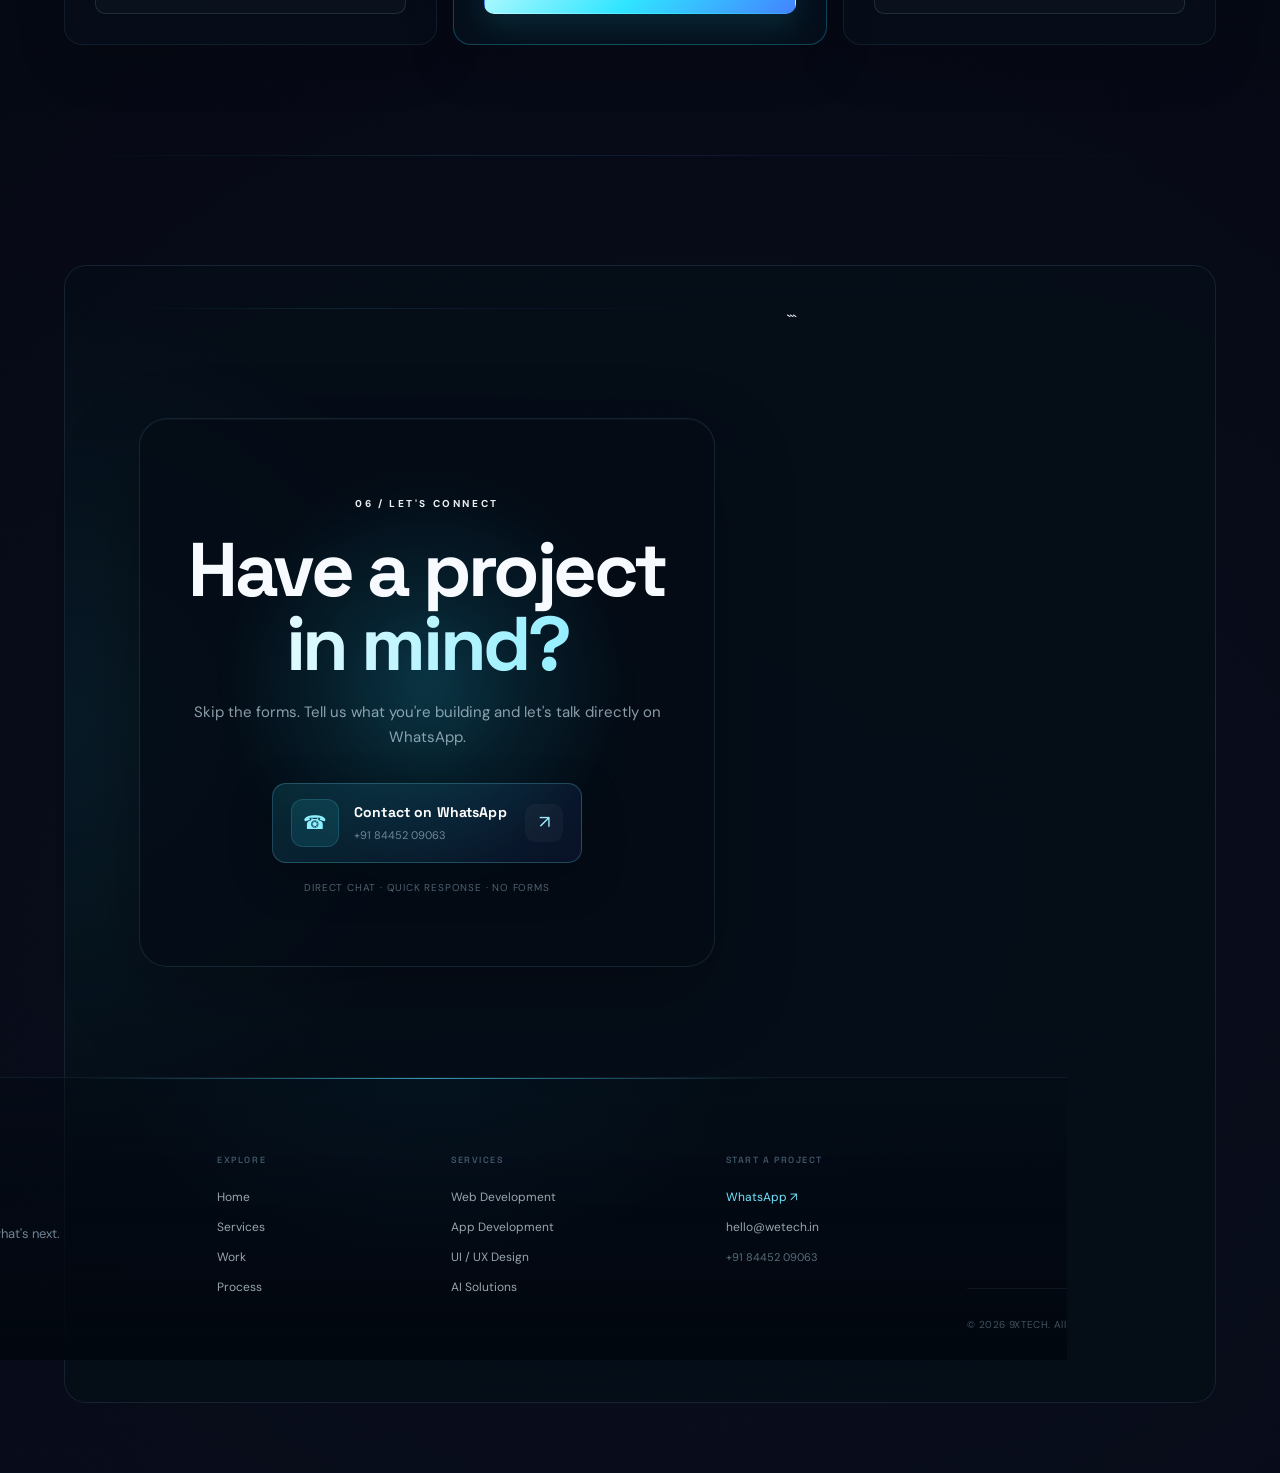
==== commit 426c0f13: "Update index.html" ====
--- a/index.html
+++ b/index.html
@@ -1,4 +1,3 @@
-```html
 <!DOCTYPE html>
 <html lang="en">
 
@@ -25,7 +24,7 @@
     content="index, follow"
   >
 
-  <title>Wetech — Build What's Next.</title>
+  <title>9xTech — Build What's Next.</title>
 
 
   <!-- =====================================================
@@ -104,7 +103,7 @@
     <a
       href="#home"
       class="brand"
-      aria-label="Wetech home"
+      aria-label="9xTech home"
     >
 
       <span class="brand-mark">
@@ -112,7 +111,7 @@
       </span>
 
       <span class="brand-name">
-        WE<span>TECH</span>
+        9x<span>TECH</span>
       </span>
 
     </a>
@@ -1279,7 +1278,7 @@
       <div class="contact-box">
 
 
-        ```html
+        
 <!-- CONTACT / WHATSAPP CTA -->
 
 <section
@@ -1534,4 +1533,4 @@
 </body>
 
 </html>
-```
+
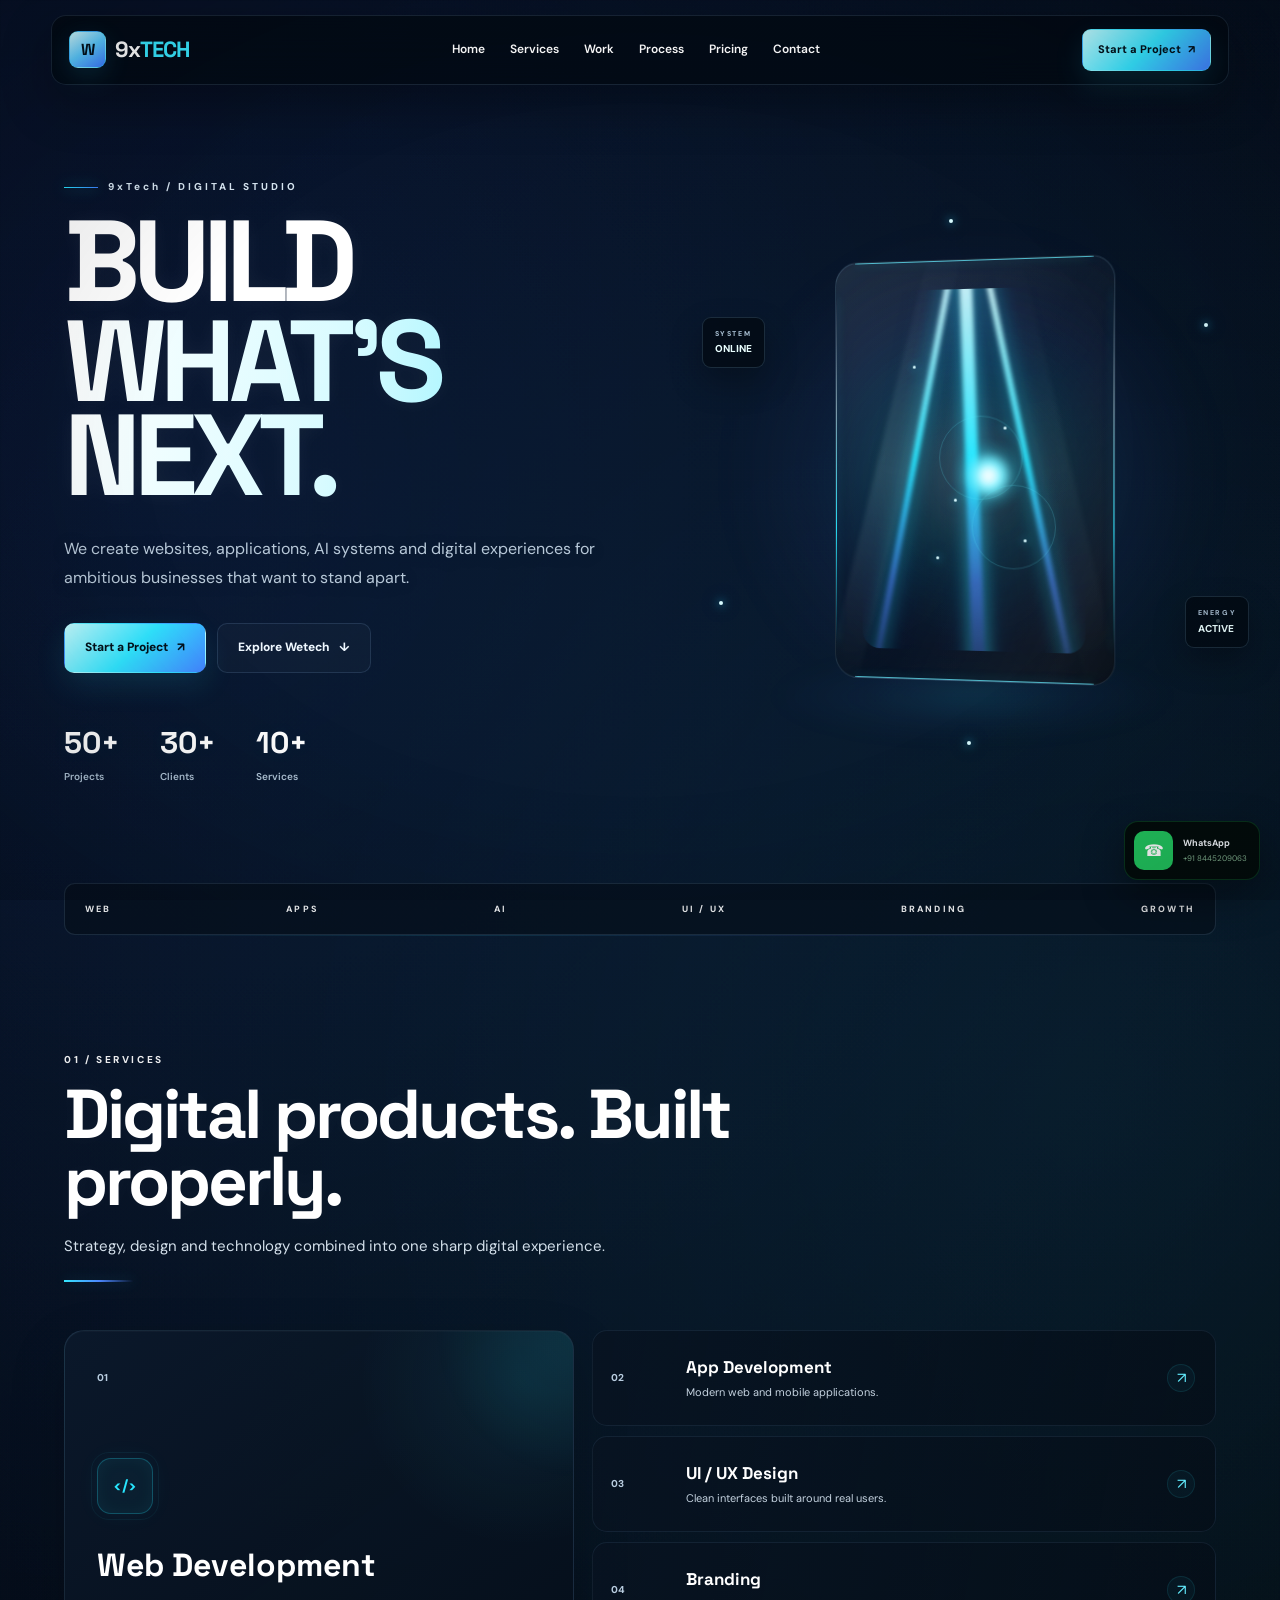
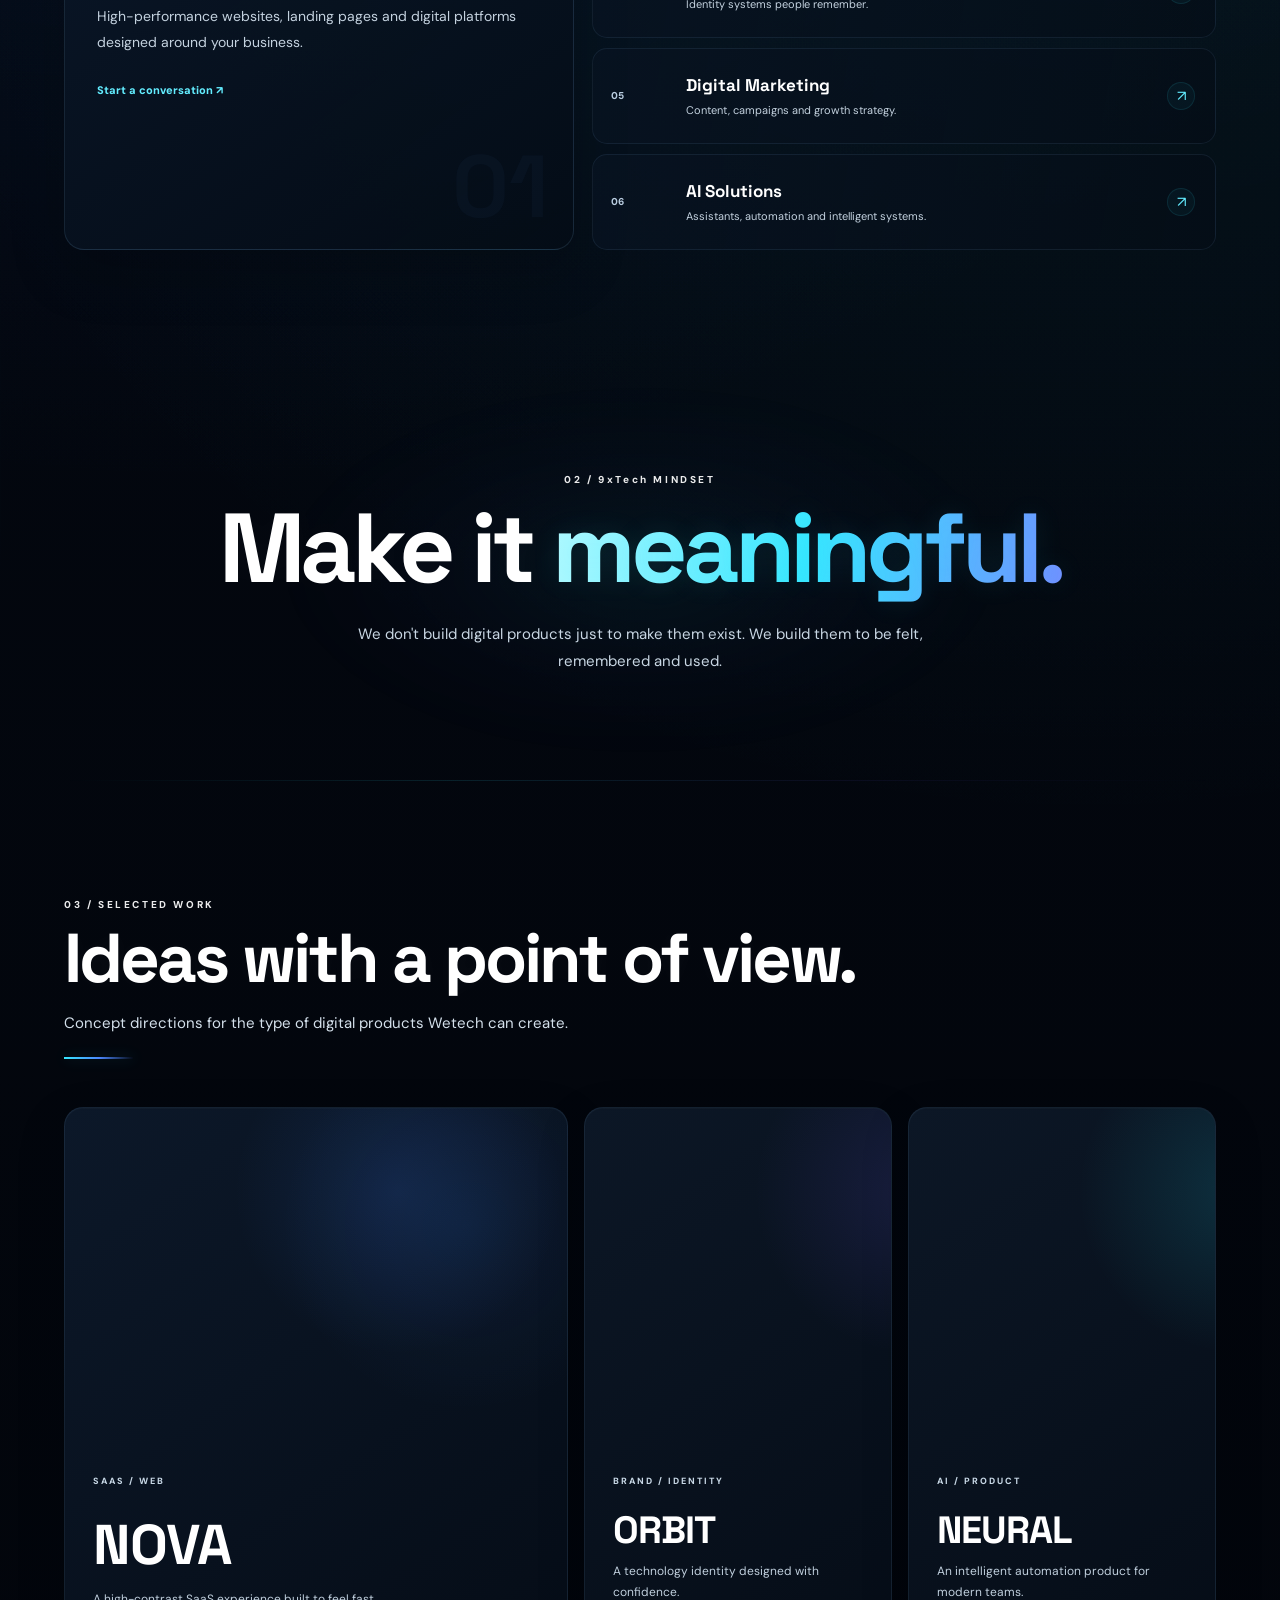
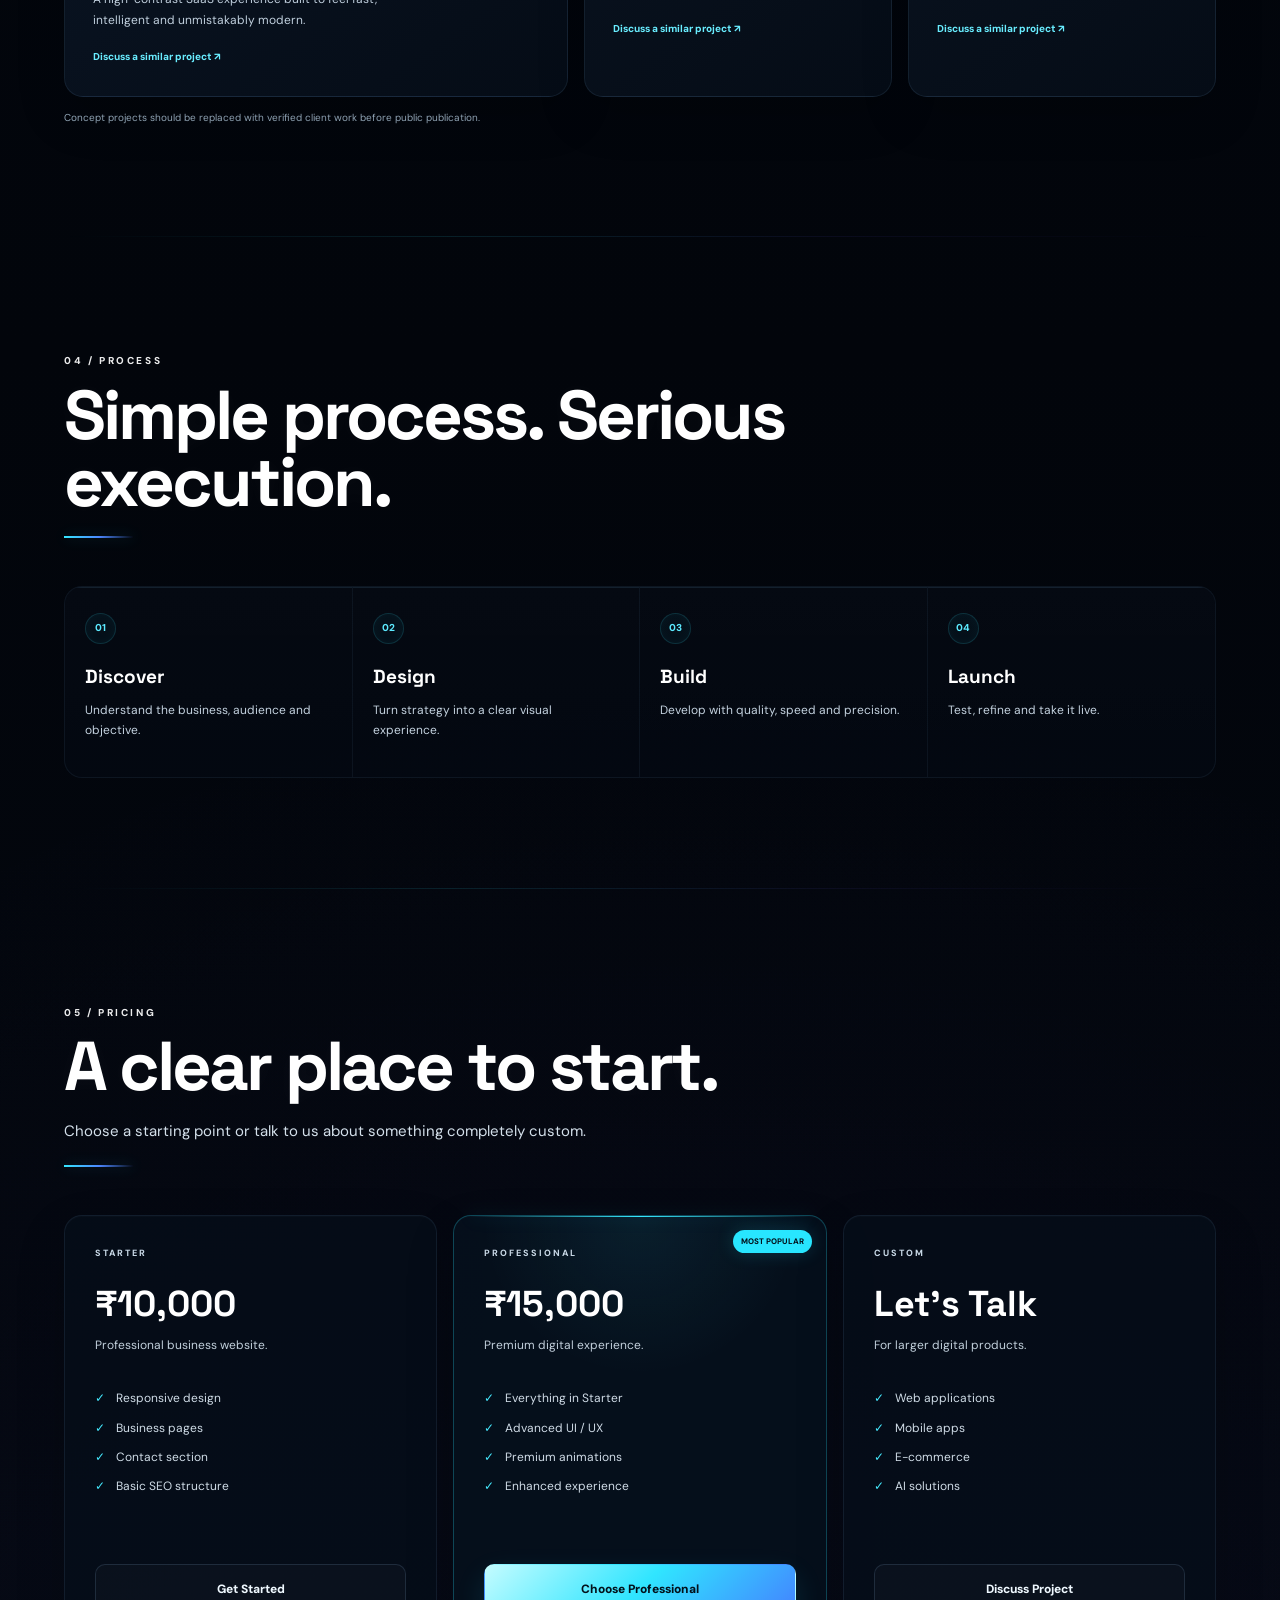
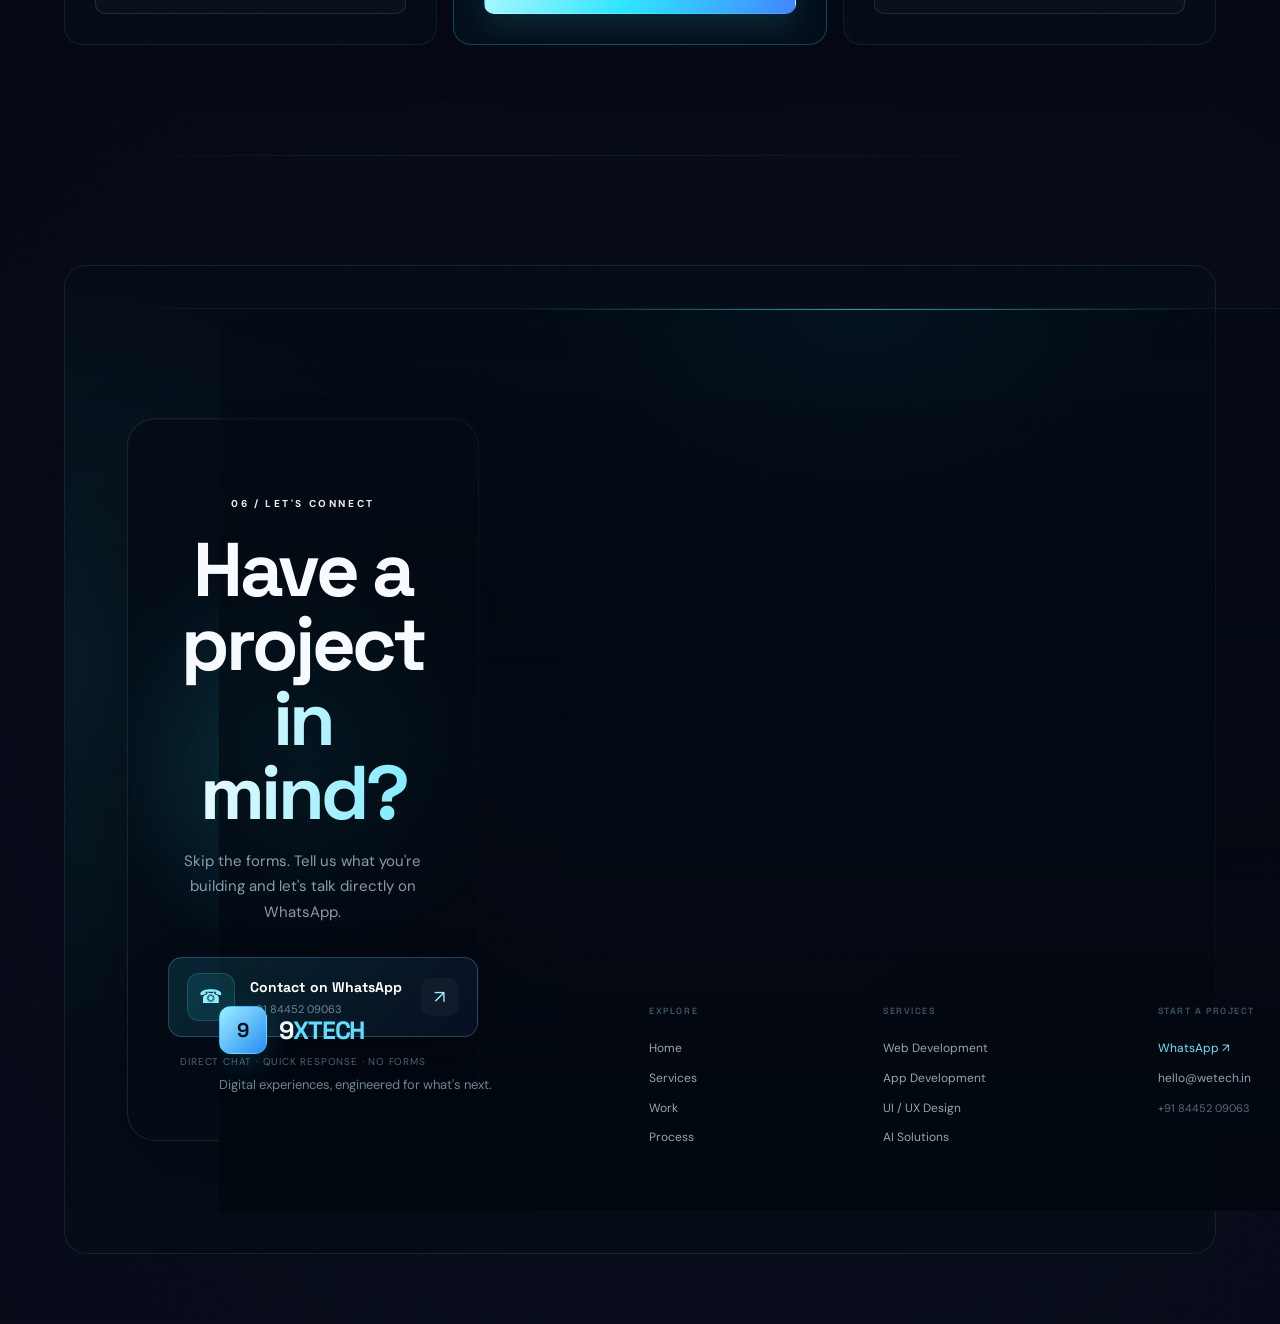
==== commit 90904850: "Remove floating WhatsApp section comment" ====
--- a/index.html
+++ b/index.html
@@ -1344,7 +1344,6 @@
   </div>
 
 </section>
-```
 
   <!-- =====================================================
        FLOATING WHATSAPP
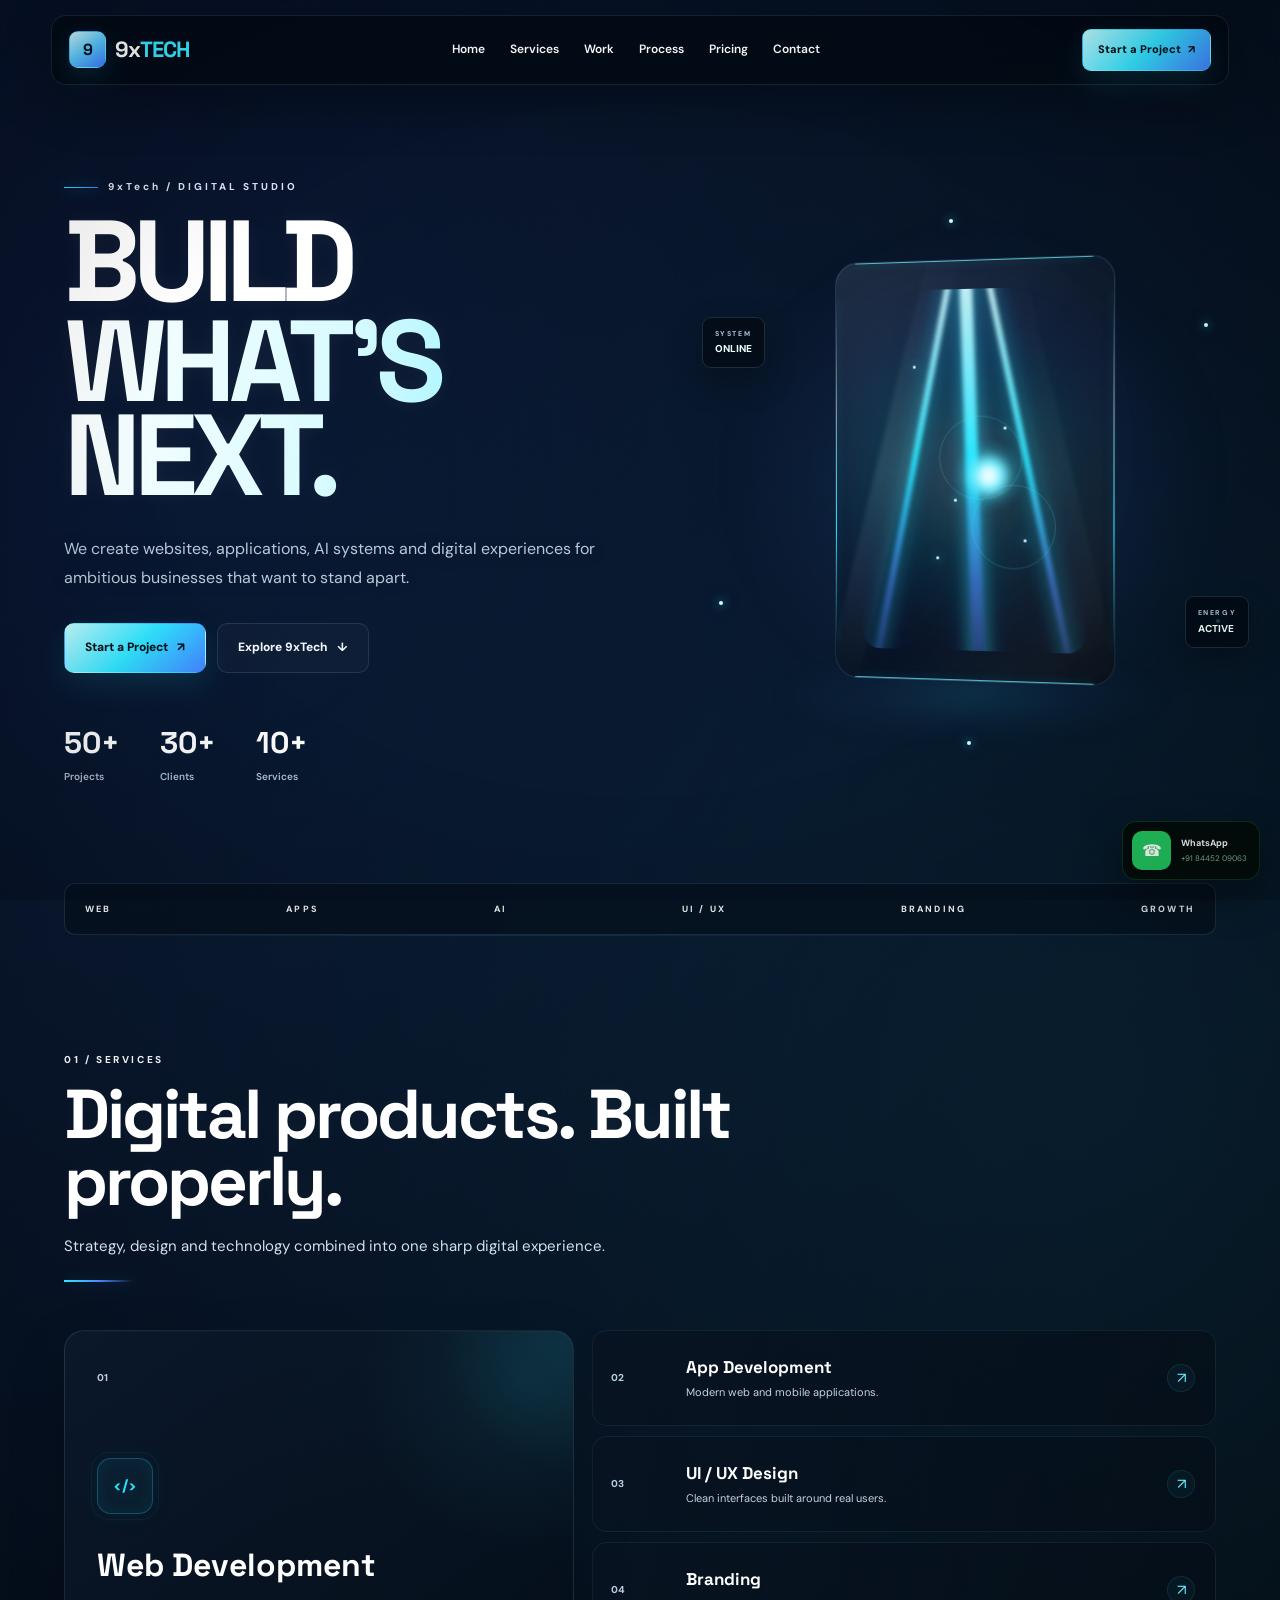
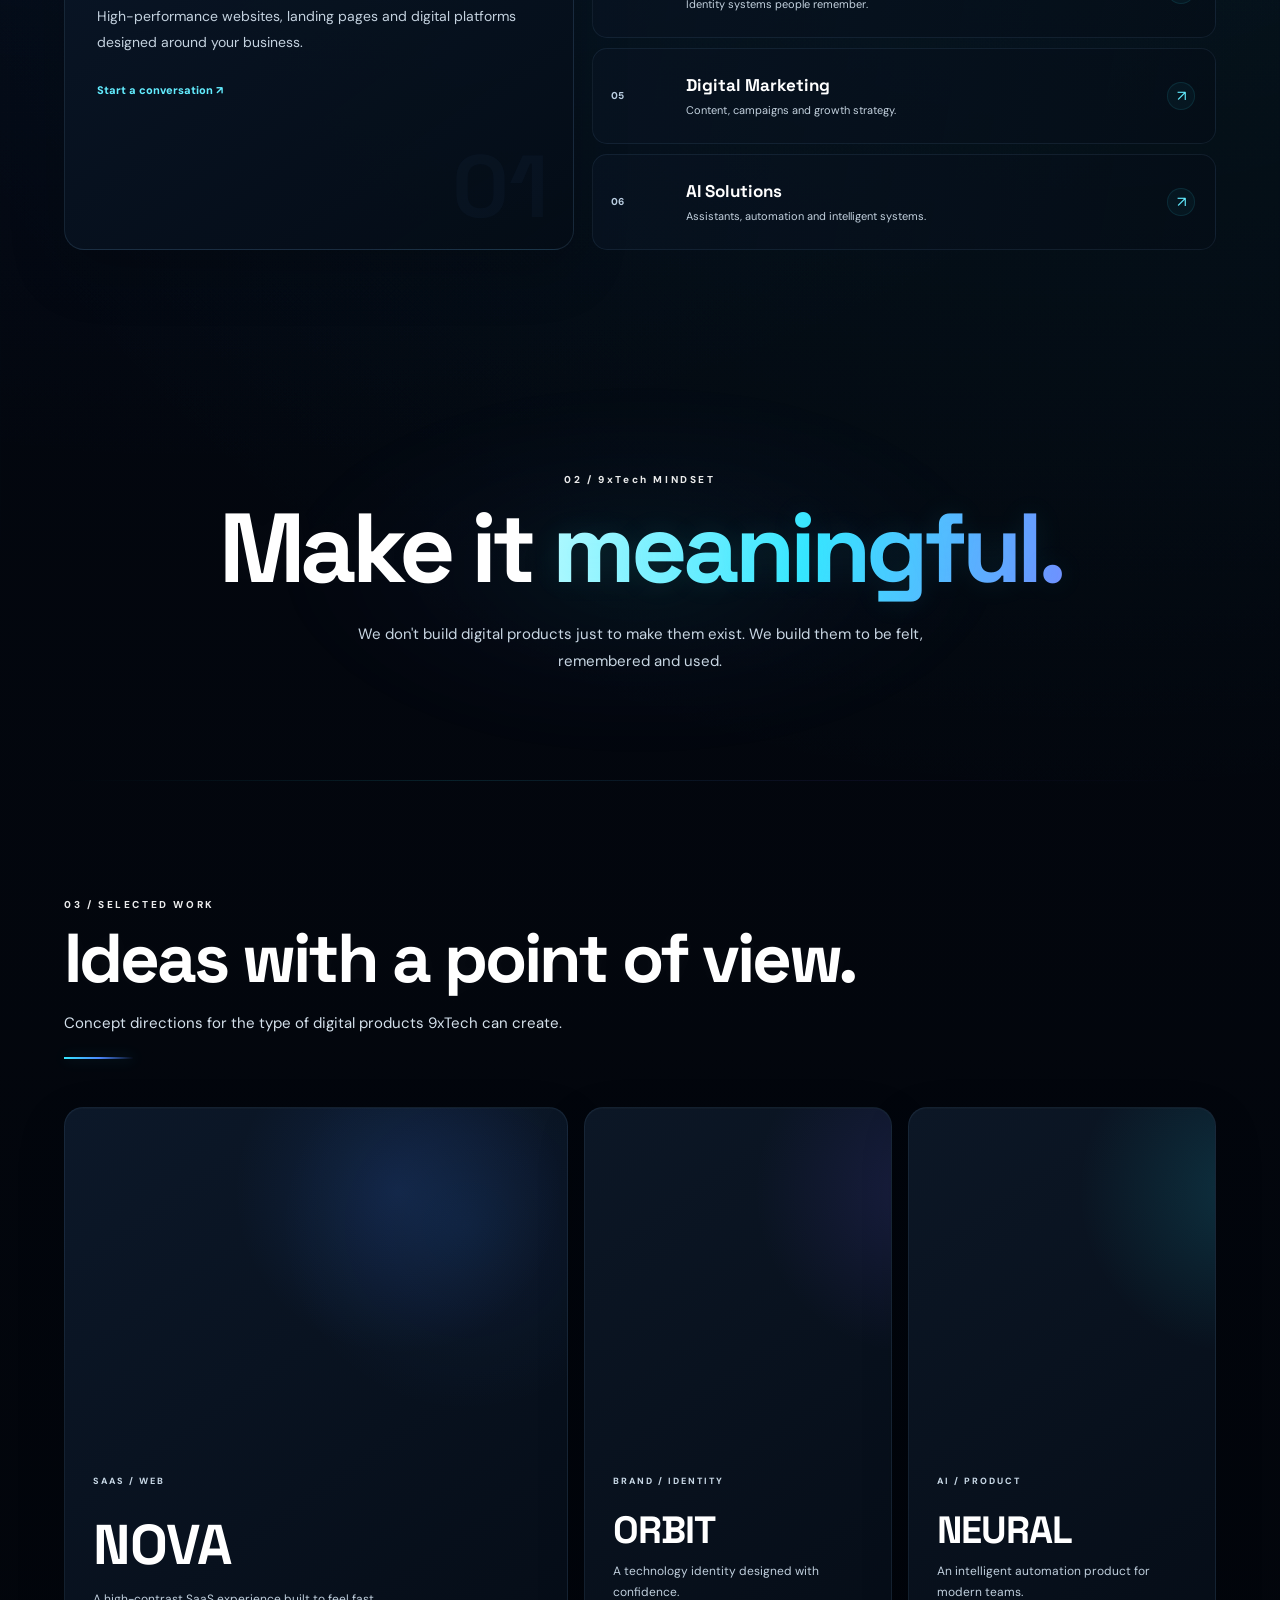
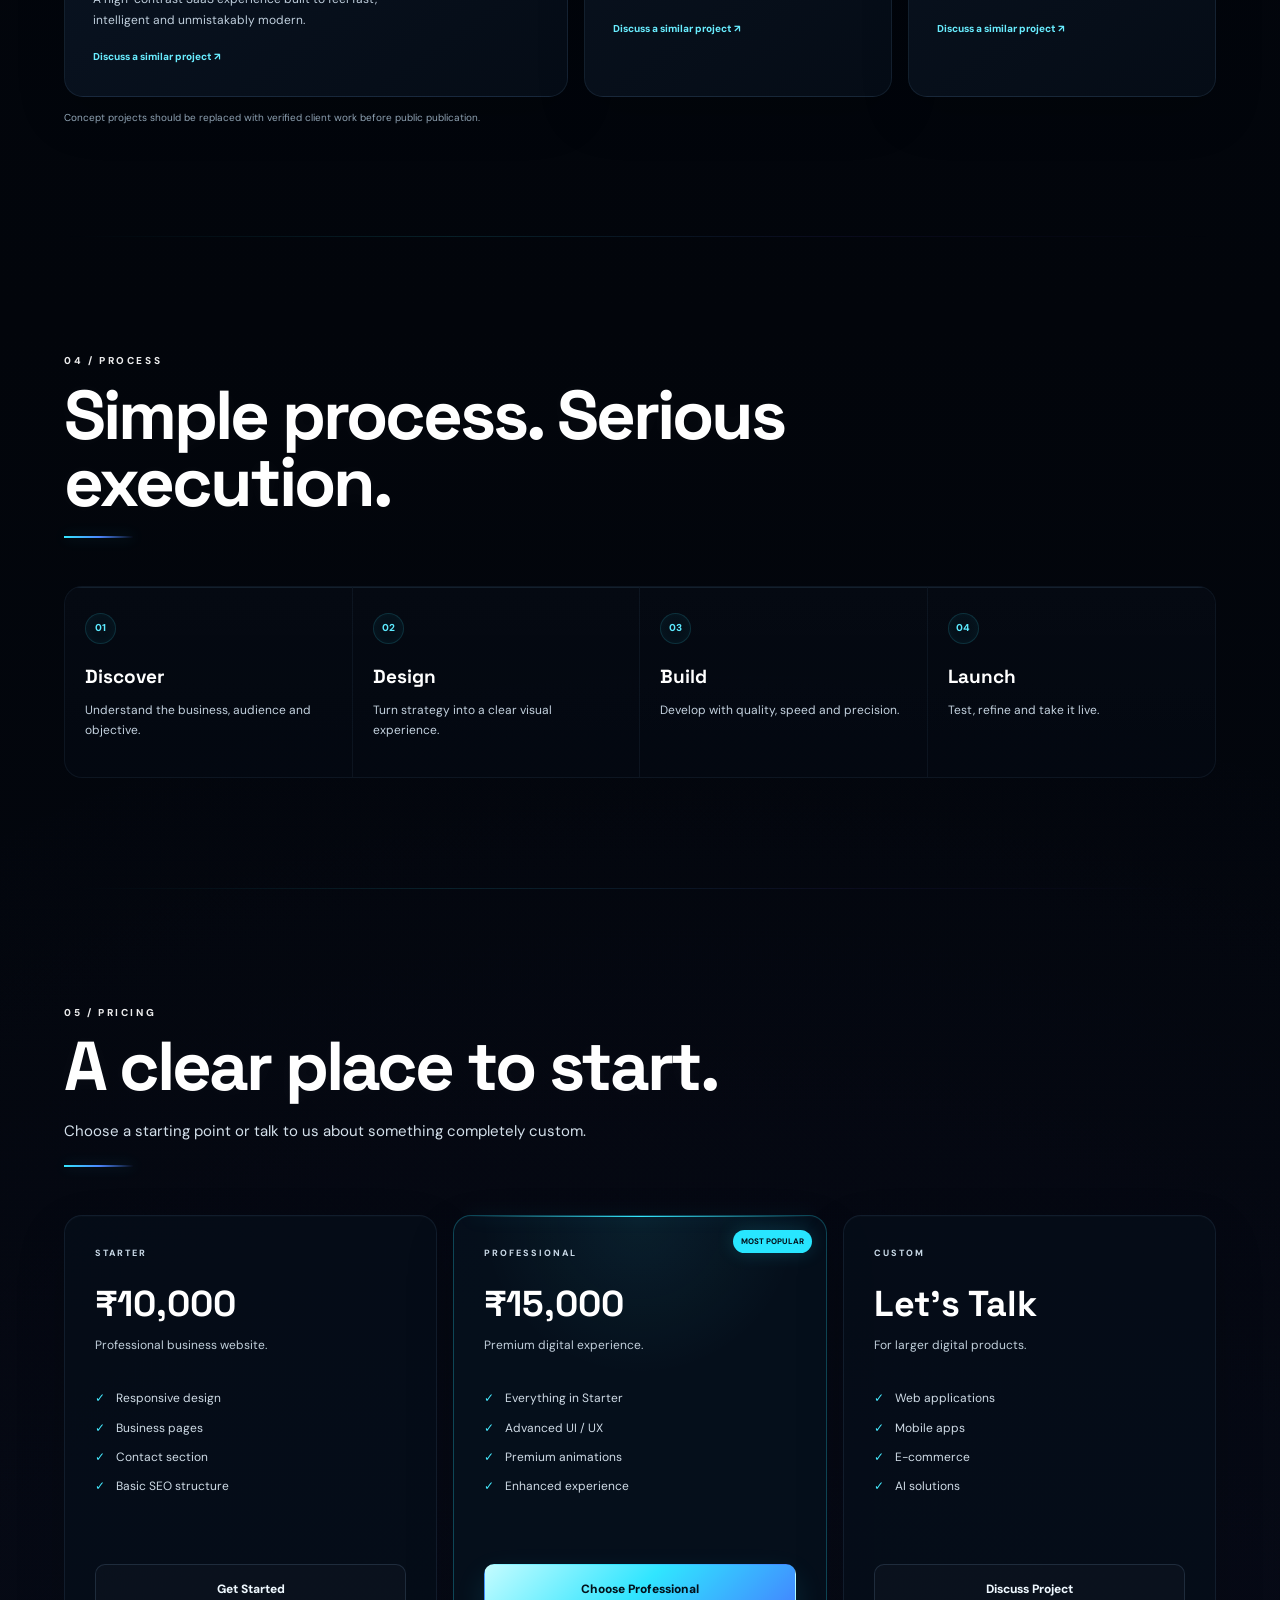
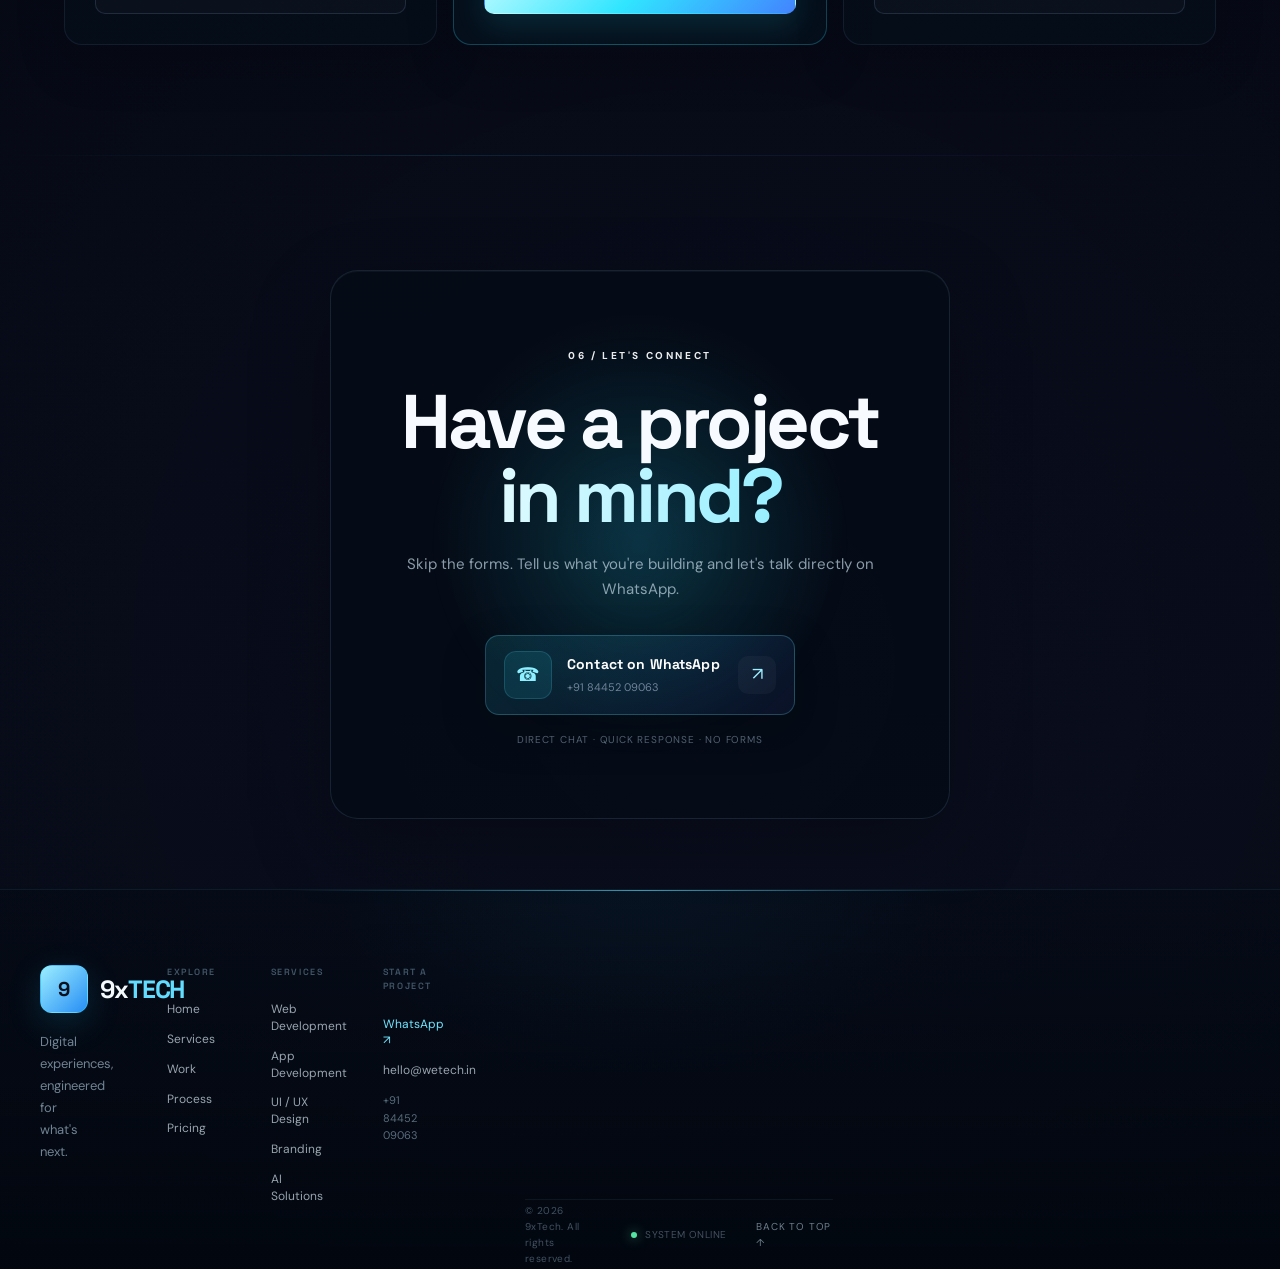
==== commit ec49667f: "Update index.html" ====
--- a/index.html
+++ b/index.html
@@ -49,7 +49,7 @@
 
 
   <!-- =====================================================
-       MAIN STYLESHEET
+       STYLESHEET
   ====================================================== -->
 
   <link
@@ -98,7 +98,6 @@
   ====================================================== -->
 
   <header class="navbar">
-
 
     <a
       href="#home"
@@ -107,7 +106,7 @@
     >
 
       <span class="brand-mark">
-        W
+        9
       </span>
 
       <span class="brand-name">
@@ -162,7 +161,6 @@
 
     </a>
 
-
   </header>
 
 
@@ -182,7 +180,6 @@
       id="home"
     >
 
-
       <div class="hero-content">
 
 
@@ -241,7 +238,7 @@
             class="button button-secondary"
           >
 
-            Explore Wetech
+            Explore 9xTech
 
             <span aria-hidden="true">
               ↓
@@ -255,9 +252,8 @@
 
         <div
           class="hero-stats"
-          aria-label="Wetech statistics"
+          aria-label="9xTech statistics"
         >
-
 
           <div class="stat">
 
@@ -297,9 +293,7 @@
 
           </div>
 
-
         </div>
-
 
       </div>
 
@@ -312,7 +306,6 @@
         class="hero-visual"
         aria-hidden="true"
       >
-
 
         <div class="visual-glow"></div>
 
@@ -329,87 +322,37 @@
 
         <div class="monolith">
 
-
           <div class="monolith-glass"></div>
 
-
-          <div
-            class="monolith-reflection reflection-1"
-          ></div>
-
-          <div
-            class="monolith-reflection reflection-2"
-          ></div>
+          <div class="monolith-reflection reflection-1"></div>
+          <div class="monolith-reflection reflection-2"></div>
 
 
           <div class="energy-container">
 
-
-            <div
-              class="energy-stream stream-1"
-            ></div>
-
-            <div
-              class="energy-stream stream-2"
-            ></div>
-
-            <div
-              class="energy-stream stream-3"
-            ></div>
-
+            <div class="energy-stream stream-1"></div>
+            <div class="energy-stream stream-2"></div>
+            <div class="energy-stream stream-3"></div>
 
             <div class="energy-core"></div>
 
-
-            <div
-              class="energy-pulse pulse-1"
-            ></div>
-
-            <div
-              class="energy-pulse pulse-2"
-            ></div>
-
-
-            <span
-              class="energy-particle ep-1"
-            ></span>
-
-            <span
-              class="energy-particle ep-2"
-            ></span>
-
-            <span
-              class="energy-particle ep-3"
-            ></span>
-
-            <span
-              class="energy-particle ep-4"
-            ></span>
-
-            <span
-              class="energy-particle ep-5"
-            ></span>
-
+            <div class="energy-pulse pulse-1"></div>
+            <div class="energy-pulse pulse-2"></div>
+
+
+            <span class="energy-particle ep-1"></span>
+            <span class="energy-particle ep-2"></span>
+            <span class="energy-particle ep-3"></span>
+            <span class="energy-particle ep-4"></span>
+            <span class="energy-particle ep-5"></span>
 
           </div>
 
 
-          <div
-            class="monolith-edge edge-top"
-          ></div>
-
-          <div
-            class="monolith-edge edge-right"
-          ></div>
-
-          <div
-            class="monolith-edge edge-bottom"
-          ></div>
-
-          <div
-            class="monolith-edge edge-left"
-          ></div>
-
+          <div class="monolith-edge edge-top"></div>
+          <div class="monolith-edge edge-right"></div>
+          <div class="monolith-edge edge-bottom"></div>
+          <div class="monolith-edge edge-left"></div>
 
         </div>
 
@@ -439,9 +382,7 @@
 
         </div>
 
-
-      </div>
-
+      </div>
 
     </section>
 
@@ -452,32 +393,15 @@
 
     <section
       class="service-strip"
-      aria-label="Wetech capabilities"
+      aria-label="9xTech capabilities"
     >
 
-      <span>
-        WEB
-      </span>
-
-      <span>
-        APPS
-      </span>
-
-      <span>
-        AI
-      </span>
-
-      <span>
-        UI / UX
-      </span>
-
-      <span>
-        BRANDING
-      </span>
-
-      <span>
-        GROWTH
-      </span>
+      <span>WEB</span>
+      <span>APPS</span>
+      <span>AI</span>
+      <span>UI / UX</span>
+      <span>BRANDING</span>
+      <span>GROWTH</span>
 
     </section>
 
@@ -491,27 +415,22 @@
       id="services"
     >
 
-
       <div class="section-heading">
-
 
         <span class="section-number">
           01 / SERVICES
         </span>
-
 
         <h2>
           Digital products.
           Built properly.
         </h2>
 
-
         <p>
           Strategy, design and technology
           combined into one sharp digital experience.
         </p>
 
-
       </div>
 
 
@@ -521,12 +440,10 @@
         <!-- FEATURED SERVICE -->
 
         <article class="featured-service">
-
 
           <span class="service-index">
             01
           </span>
-
 
           <div
             class="service-icon"
@@ -535,11 +452,9 @@
             &lt;/&gt;
           </div>
 
-
           <h3>
             Web Development
           </h3>
-
 
           <p>
             High-performance websites,
@@ -547,7 +462,6 @@
             designed around your business.
           </p>
 
-
           <a href="#contact">
 
             Start a conversation
@@ -558,7 +472,6 @@
 
           </a>
 
-
         </article>
 
 
@@ -568,12 +481,10 @@
 
 
           <article class="service-row">
-
 
             <span class="service-row-number">
               02
             </span>
-
 
             <div>
 
@@ -586,7 +497,6 @@
               </p>
 
             </div>
-
 
             <a
               href="#contact"
@@ -595,17 +505,14 @@
               ↗
             </a>
 
-
           </article>
 
 
           <article class="service-row">
-
 
             <span class="service-row-number">
               03
             </span>
-
 
             <div>
 
@@ -618,7 +525,6 @@
               </p>
 
             </div>
-
 
             <a
               href="#contact"
@@ -627,17 +533,14 @@
               ↗
             </a>
 
-
           </article>
 
 
           <article class="service-row">
-
 
             <span class="service-row-number">
               04
             </span>
-
 
             <div>
 
@@ -650,7 +553,6 @@
               </p>
 
             </div>
-
 
             <a
               href="#contact"
@@ -659,17 +561,14 @@
               ↗
             </a>
 
-
           </article>
 
 
           <article class="service-row">
-
 
             <span class="service-row-number">
               05
             </span>
-
 
             <div>
 
@@ -682,7 +581,6 @@
               </p>
 
             </div>
-
 
             <a
               href="#contact"
@@ -691,17 +589,14 @@
               ↗
             </a>
 
-
           </article>
 
 
           <article class="service-row">
-
 
             <span class="service-row-number">
               06
             </span>
-
 
             <div>
 
@@ -714,7 +609,6 @@
               </p>
 
             </div>
-
 
             <a
               href="#contact"
@@ -723,15 +617,12 @@
               ↗
             </a>
 
-
           </article>
 
 
         </div>
 
-
-      </div>
-
+      </div>
 
     </section>
 
@@ -742,15 +633,12 @@
 
     <section class="statement-section">
 
-
       <div class="statement-content">
-
 
         <span class="section-number">
           02 / 9xTech MINDSET
         </span>
 
-
         <h2>
 
           Make it
@@ -760,7 +648,6 @@
           </span>
 
         </h2>
-
 
         <p>
 
@@ -771,9 +658,7 @@
 
         </p>
 
-
-      </div>
-
+      </div>
 
     </section>
 
@@ -787,26 +672,21 @@
       id="work"
     >
 
-
       <div class="section-heading">
-
 
         <span class="section-number">
           03 / SELECTED WORK
         </span>
 
-
         <h2>
           Ideas with a point of view.
         </h2>
 
-
         <p>
           Concept directions for the type
-          of digital products Wetech can create.
+          of digital products 9xTech can create.
         </p>
 
-
       </div>
 
 
@@ -815,26 +695,20 @@
 
         <!-- NOVA -->
 
-        <article
-          class="work-card work-main"
-        >
-
+        <article class="work-card work-main">
 
           <div
             class="work-orb work-orb-blue"
             aria-hidden="true"
           ></div>
 
-
           <span>
             SAAS / WEB
           </span>
-
 
           <h3>
             NOVA
           </h3>
-
 
           <p>
             A high-contrast SaaS experience
@@ -842,7 +716,6 @@
             and unmistakably modern.
           </p>
 
-
           <a href="#contact">
 
             Discuss a similar project
@@ -853,37 +726,31 @@
 
           </a>
 
-
         </article>
 
 
         <!-- ORBIT -->
 
         <article class="work-card">
-
 
           <div
             class="work-orb work-orb-violet"
             aria-hidden="true"
           ></div>
 
-
           <span>
             BRAND / IDENTITY
           </span>
-
 
           <h3>
             ORBIT
           </h3>
-
 
           <p>
             A technology identity designed
             with confidence.
           </p>
 
-
           <a href="#contact">
 
             Discuss a similar project
@@ -894,37 +761,31 @@
 
           </a>
 
-
         </article>
 
 
         <!-- NEURAL -->
 
         <article class="work-card">
-
 
           <div
             class="work-orb work-orb-cyan"
             aria-hidden="true"
           ></div>
 
-
           <span>
             AI / PRODUCT
           </span>
-
 
           <h3>
             NEURAL
           </h3>
-
 
           <p>
             An intelligent automation product
             for modern teams.
           </p>
 
-
           <a href="#contact">
 
             Discuss a similar project
@@ -935,7 +796,6 @@
 
           </a>
 
-
         </article>
 
 
@@ -948,7 +808,6 @@
         client work before public publication.
 
       </p>
-
 
     </section>
 
@@ -962,21 +821,17 @@
       id="process"
     >
 
-
       <div class="section-heading">
-
 
         <span class="section-number">
           04 / PROCESS
         </span>
-
 
         <h2>
           Simple process.
           Serious execution.
         </h2>
 
-
       </div>
 
 
@@ -1057,7 +912,6 @@
 
       </div>
 
-
     </section>
 
 
@@ -1070,26 +924,21 @@
       id="pricing"
     >
 
-
       <div class="section-heading">
-
 
         <span class="section-number">
           05 / PRICING
         </span>
 
-
         <h2>
           A clear place to start.
         </h2>
-
 
         <p>
           Choose a starting point or talk to us
           about something completely custom.
         </p>
 
-
       </div>
 
 
@@ -1099,22 +948,18 @@
         <!-- STARTER -->
 
         <article class="pricing-card">
-
 
           <span>
             STARTER
           </span>
-
 
           <h3>
             ₹10,000
           </h3>
 
-
           <p>
             Professional business website.
           </p>
-
 
           <ul>
 
@@ -1144,7 +989,6 @@
             Get Started
           </a>
 
-
         </article>
 
 
@@ -1154,26 +998,21 @@
           class="pricing-card pricing-featured"
         >
 
-
           <div class="popular-label">
             MOST POPULAR
           </div>
 
-
           <span>
             PROFESSIONAL
           </span>
-
 
           <h3>
             ₹15,000
           </h3>
 
-
           <p>
             Premium digital experience.
           </p>
-
 
           <ul>
 
@@ -1203,29 +1042,24 @@
             Choose Professional
           </a>
 
-
         </article>
 
 
         <!-- CUSTOM -->
 
         <article class="pricing-card">
-
 
           <span>
             CUSTOM
           </span>
-
 
           <h3>
             Let's Talk
           </h3>
 
-
           <p>
             For larger digital products.
           </p>
-
 
           <ul>
 
@@ -1255,108 +1089,122 @@
             Discuss Project
           </a>
 
-
         </article>
 
 
       </div>
 
-
     </section>
 
 
     <!-- =====================================================
-         CONTACT
+         CONTACT / WHATSAPP CTA
     ====================================================== -->
 
     <section
-      class="section"
+      class="section whatsapp-contact-section"
       id="contact"
     >
 
-
-      <div class="contact-box">
-
-
-        
-<!-- CONTACT / WHATSAPP CTA -->
-
-<section
-  class="section whatsapp-contact-section"
-  id="contact"
->
-
-  <div class="whatsapp-contact-card">
-
-    <div class="whatsapp-contact-glow"></div>
-
-    <div class="whatsapp-contact-content">
-
-      <span class="section-number">
-        06 / LET'S CONNECT
-      </span>
-
-      <h2>
-        Have a project
-        <span>in mind?</span>
-      </h2>
-
-      <p>
-        Skip the forms. Tell us what you're building
-        and let's talk directly on WhatsApp.
-      </p>
-
-      <a
-        href="https://wa.me/918445209063?text=Hi%209xTech!%20%F0%9F%91%8B%20I%27m%20interested%20in%20starting%20a%20project.%20I%27d%20like%20to%20discuss%20my%20requirements."
-        target="_blank"
-        rel="noopener noreferrer"
-        class="whatsapp-cta"
-      >
-
-        <span class="whatsapp-cta-icon">
-          ☎
-        </span>
-
-        <span class="whatsapp-cta-text">
-
-          <strong>
-            Contact on WhatsApp
-          </strong>
-
-          <small>
-            +91 84452 09063
-          </small>
-
-        </span>
-
-        <span class="whatsapp-cta-arrow">
-          ↗
-        </span>
-
-      </a>
-
-      <span class="whatsapp-direct-note">
-        Direct chat · Quick response · No forms
-      </span>
-
-    </div>
-
-  </div>
-
-</section>
+      <div class="whatsapp-contact-card">
+
+        <div
+          class="whatsapp-contact-glow"
+          aria-hidden="true"
+        ></div>
+
+
+        <div class="whatsapp-contact-content">
+
+
+          <span class="section-number">
+            06 / LET'S CONNECT
+          </span>
+
+
+          <h2>
+
+            Have a project
+
+            <span>
+              in mind?
+            </span>
+
+          </h2>
+
+
+          <p>
+
+            Skip the forms. Tell us what you're building
+            and let's talk directly on WhatsApp.
+
+          </p>
+
+
+          <a
+            href="https://wa.me/918445209063?text=Hi%209xTech!%20%F0%9F%91%8B%20I'm%20interested%20in%20starting%20a%20project.%20I'd%20like%20to%20discuss%20my%20requirements."
+            target="_blank"
+            rel="noopener noreferrer"
+            class="whatsapp-cta"
+          >
+
+            <span
+              class="whatsapp-cta-icon"
+              aria-hidden="true"
+            >
+              ☎
+            </span>
+
+
+            <span class="whatsapp-cta-text">
+
+              <strong>
+                Contact on WhatsApp
+              </strong>
+
+              <small>
+                +91 84452 09063
+              </small>
+
+            </span>
+
+
+            <span
+              class="whatsapp-cta-arrow"
+              aria-hidden="true"
+            >
+              ↗
+            </span>
+
+          </a>
+
+
+          <span class="whatsapp-direct-note">
+            Direct chat · Quick response · No forms
+          </span>
+
+
+        </div>
+
+      </div>
+
+    </section>
+
+
+  </main>
+
 
   <!-- =====================================================
        FLOATING WHATSAPP
   ====================================================== -->
 
   <a
-    href="https://wa.me/918445209063"
+    href="https://wa.me/918445209063?text=Hi%209xTech!%20%F0%9F%91%8B%20I'm%20interested%20in%20starting%20a%20project."
     target="_blank"
     rel="noopener noreferrer"
     class="whatsapp-button"
-    aria-label="Chat with Wetech on WhatsApp"
+    aria-label="Chat with 9xTech on WhatsApp"
   >
-
 
     <span
       class="whatsapp-icon"
@@ -1368,159 +1216,189 @@
 
     <span class="whatsapp-text">
 
-
       <strong>
         WhatsApp
       </strong>
 
-
       <small>
-        +91 8445209063
+        +91 84452 09063
       </small>
 
-
     </span>
 
-
   </a>
 
 
-  <!-- FOOTER -->
-
-<footer class="footer" id="site-footer">
-
-  <div class="footer-main">
-
-    <!-- BRAND -->
-
-    <div class="footer-brand">
-
-      <a
-        href="#home"
-        class="brand footer-brand-link"
-      >
-
-        <span class="brand-mark">
-          9
+  <!-- =====================================================
+       FOOTER
+  ====================================================== -->
+
+  <footer
+    class="footer"
+    id="site-footer"
+  >
+
+
+    <div class="footer-main">
+
+
+      <!-- BRAND -->
+
+      <div class="footer-brand">
+
+
+        <a
+          href="#home"
+          class="brand footer-brand-link"
+          aria-label="9xTech home"
+        >
+
+          <span class="brand-mark">
+            9
+          </span>
+
+          <span class="brand-name">
+            9x<span>TECH</span>
+          </span>
+
+        </a>
+
+
+        <p>
+          Digital experiences,
+          engineered for what's next.
+        </p>
+
+
+      </div>
+
+
+      <!-- EXPLORE -->
+
+      <div class="footer-navigation">
+
+        <span class="footer-heading">
+          EXPLORE
         </span>
 
-        <span class="brand-name">
-          9<span>XTECH</span>
+        <a href="#home">
+          Home
+        </a>
+
+        <a href="#services">
+          Services
+        </a>
+
+        <a href="#work">
+          Work
+        </a>
+
+        <a href="#process">
+          Process
+        </a>
+
+        <a href="#pricing">
+          Pricing
+        </a>
+
+      </div>
+
+
+      <!-- SERVICES -->
+
+      <div class="footer-navigation">
+
+        <span class="footer-heading">
+          SERVICES
         </span>
 
+        <a href="#services">
+          Web Development
+        </a>
+
+        <a href="#services">
+          App Development
+        </a>
+
+        <a href="#services">
+          UI / UX Design
+        </a>
+
+        <a href="#services">
+          Branding
+        </a>
+
+        <a href="#services">
+          AI Solutions
+        </a>
+
+      </div>
+
+
+      <!-- CONTACT -->
+
+      <div class="footer-navigation footer-contact">
+
+        <span class="footer-heading">
+          START A PROJECT
+        </span>
+
+
+        <a
+          href="https://wa.me/918445209063?text=Hi%209xTech!%20%F0%9F%91%8B%20I'm%20interested%20in%20starting%20a%20project."
+          target="_blank"
+          rel="noopener noreferrer"
+        >
+          WhatsApp ↗
+        </a>
+
+
+        <a href="mailto:hello@wetech.in">
+          hello@wetech.in
+        </a>
+
+
+        <span class="footer-phone">
+          +91 84452 09063
+        </span>
+
+      </div>
+
+
+    </div>
+
+
+    <!-- =====================================================
+         FOOTER BOTTOM
+    ====================================================== -->
+
+    <div class="footer-bottom">
+
+
+      <span>
+        © 2026 9xTech. All rights reserved.
+      </span>
+
+
+      <span class="footer-status">
+
+        <i></i>
+
+        SYSTEM ONLINE
+
+      </span>
+
+
+      <a href="#home">
+        BACK TO TOP ↑
       </a>
 
-      <p>
-        Digital experiences,
-        engineered for what's next.
-      </p>
 
     </div>
 
 
-    <!-- FOOTER NAV -->
-
-    <div class="footer-navigation">
-
-      <span class="footer-heading">
-        EXPLORE
-      </span>
-
-      <a href="#home">
-        Home
-      </a>
-
-      <a href="#services">
-        Services
-      </a>
-
-      <a href="#work">
-        Work
-      </a>
-
-      <a href="#process">
-        Process
-      </a>
-
-    </div>
-
-
-    <!-- FOOTER SERVICES -->
-
-    <div class="footer-navigation">
-
-      <span class="footer-heading">
-        SERVICES
-      </span>
-
-      <a href="#services">
-        Web Development
-      </a>
-
-      <a href="#services">
-        App Development
-      </a>
-
-      <a href="#services">
-        UI / UX Design
-      </a>
-
-      <a href="#services">
-        AI Solutions
-      </a>
-
-    </div>
-
-
-    <!-- FOOTER CONTACT -->
-
-    <div class="footer-navigation footer-contact">
-
-      <span class="footer-heading">
-        START A PROJECT
-      </span>
-
-      <a
-        href="https://wa.me/918445209063?text=Hi%209XTECH!%20I%27m%20interested%20in%20starting%20a%20project."
-        target="_blank"
-        rel="noopener noreferrer"
-      >
-        WhatsApp ↗
-      </a>
-
-      <a href="mailto:hello@wetech.in">
-        hello@wetech.in
-      </a>
-
-      <span class="footer-phone">
-        +91 84452 09063
-      </span>
-
-    </div>
-
-  </div>
-
-
-  <!-- FOOTER BOTTOM -->
-
-  <div class="footer-bottom">
-
-    <span>
-      © 2026 9XTECH. All rights reserved.
-    </span>
-
-    <span class="footer-status">
-      <i></i>
-      SYSTEM ONLINE
-    </span>
-
-    <a href="#home">
-      BACK TO TOP ↑
-    </a>
-
-  </div>
-
-</footer>
+  </footer>
+
 
   <!-- =====================================================
        JAVASCRIPT
@@ -1532,4 +1410,3 @@
 </body>
 
 </html>
-
--- a/style.css
+++ b/style.css
@@ -8919,3 +8919,686 @@
 /* ============================================================
    END — 9XTECH FULL BLEED FIX
    ============================================================ */
+/* ============================================================
+   9XTECH — FINAL CONTACT + FOOTER ALIGNMENT FIX
+   PASTE AT VERY END OF style.css
+   ============================================================ */
+
+
+/* ============================================================
+   CONTACT — PERFECT CENTER
+   ============================================================ */
+
+#contact {
+  width: 100% !important;
+  height: auto !important;
+  min-height: auto !important;
+
+  padding-top: 80px !important;
+  padding-bottom: 80px !important;
+
+  box-sizing: border-box !important;
+}
+
+
+/* Main contact box */
+
+#contact .contact-box {
+
+  width: min(1180px, calc(100% - 80px)) !important;
+
+  max-width: 1180px !important;
+
+  margin: 0 auto !important;
+
+  position: relative !important;
+
+  left: auto !important;
+  right: auto !important;
+
+  transform: none !important;
+
+  display: flex !important;
+
+  align-items: center !important;
+
+  justify-content: center !important;
+
+  box-sizing: border-box !important;
+
+}
+
+
+/* Contact content */
+
+#contact .contact-content {
+
+  width: 100% !important;
+
+  max-width: 850px !important;
+
+  margin: 0 auto !important;
+
+  text-align: center !important;
+
+  display: flex !important;
+
+  flex-direction: column !important;
+
+  align-items: center !important;
+
+  justify-content: center !important;
+
+}
+
+
+/* Heading */
+
+#contact .contact-content h2 {
+
+  max-width: 850px !important;
+
+  margin-left: auto !important;
+  margin-right: auto !important;
+
+}
+
+
+/* Description */
+
+#contact .contact-content > p {
+
+  max-width: 650px !important;
+
+  margin-left: auto !important;
+  margin-right: auto !important;
+
+}
+
+
+/* Section label */
+
+#contact .contact-content .section-number {
+
+  display: block !important;
+
+  width: max-content !important;
+
+  margin-left: auto !important;
+  margin-right: auto !important;
+
+}
+
+
+/* WhatsApp card */
+
+#contact .whatsapp-contact-card {
+
+  position: relative !important;
+
+  width: min(620px, 100%) !important;
+
+  max-width: 620px !important;
+
+  margin: 35px auto 0 !important;
+
+  left: auto !important;
+  right: auto !important;
+
+  transform: none !important;
+
+  box-sizing: border-box !important;
+
+}
+
+
+/* If card is directly inside contact-content */
+
+#contact .contact-content .whatsapp-contact-card {
+
+  align-self: center !important;
+
+}
+
+
+/* Details */
+
+#contact .contact-details {
+
+  width: 100% !important;
+
+  max-width: 620px !important;
+
+  margin: 30px auto 0 !important;
+
+  display: flex !important;
+
+  justify-content: center !important;
+
+  gap: 55px !important;
+
+}
+
+
+/* ============================================================
+   FOOTER — RESET THE OLD BROKEN BREAKOUT
+   ============================================================ */
+
+#site-footer.footer,
+.footer {
+
+  position: relative !important;
+
+  width: 100% !important;
+
+  max-width: none !important;
+
+  margin: 0 !important;
+
+  left: auto !important;
+  right: auto !important;
+
+  transform: none !important;
+
+  box-sizing: border-box !important;
+
+  border-radius: 0 !important;
+
+  overflow: hidden !important;
+
+}
+
+
+/* IMPORTANT:
+   Remove the old 100vw breakout behaviour
+*/
+
+#site-footer.footer {
+
+  margin-left: 0 !important;
+
+  margin-right: 0 !important;
+
+}
+
+
+/* ============================================================
+   FOOTER MAIN — PROPER CENTERED WIDTH
+   ============================================================ */
+
+#site-footer .footer-main {
+
+  width: min(1240px, calc(100% - 80px)) !important;
+
+  max-width: 1240px !important;
+
+  margin: 0 auto !important;
+
+  padding: 75px 0 65px !important;
+
+  box-sizing: border-box !important;
+
+  display: grid !important;
+
+  grid-template-columns:
+    1.7fr
+    1fr
+    1.25fr
+    1.25fr !important;
+
+  column-gap: 70px !important;
+
+  row-gap: 40px !important;
+
+  align-items: start !important;
+
+}
+
+
+/* ============================================================
+   FOOTER BRAND — NO MORE CUTTING
+   ============================================================ */
+
+#site-footer .footer-brand {
+
+  width: 100% !important;
+
+  min-width: 0 !important;
+
+  margin: 0 !important;
+
+  padding: 0 !important;
+
+}
+
+
+#site-footer .footer-brand-link {
+
+  display: inline-flex !important;
+
+  align-items: center !important;
+
+  gap: 12px !important;
+
+  margin: 0 !important;
+
+}
+
+
+#site-footer .footer-brand > p {
+
+  max-width: 320px !important;
+
+  margin: 18px 0 0 !important;
+
+  line-height: 1.7 !important;
+
+}
+
+
+/* ============================================================
+   FOOTER NAVIGATION
+   ============================================================ */
+
+#site-footer .footer-navigation {
+
+  width: 100% !important;
+
+  min-width: 0 !important;
+
+  margin: 0 !important;
+
+  padding: 0 !important;
+
+  display: flex !important;
+
+  flex-direction: column !important;
+
+  align-items: flex-start !important;
+
+  gap: 13px !important;
+
+}
+
+
+#site-footer .footer-navigation a {
+
+  display: block !important;
+
+  margin: 0 !important;
+
+  padding: 0 !important;
+
+  white-space: normal !important;
+
+}
+
+
+/* ============================================================
+   FOOTER BOTTOM — PERFECT ALIGNMENT
+   ============================================================ */
+
+#site-footer .footer-bottom {
+
+  width: min(1240px, calc(100% - 80px)) !important;
+
+  max-width: 1240px !important;
+
+  min-height: 70px !important;
+
+  margin: 0 auto !important;
+
+  padding: 0 !important;
+
+  box-sizing: border-box !important;
+
+  display: grid !important;
+
+  grid-template-columns:
+    1fr
+    auto
+    1fr !important;
+
+  align-items: center !important;
+
+  gap: 30px !important;
+
+}
+
+
+/* Copyright */
+
+#site-footer .footer-bottom > span:first-child {
+
+  justify-self: start !important;
+
+  text-align: left !important;
+
+}
+
+
+/* System status */
+
+#site-footer .footer-status {
+
+  justify-self: center !important;
+
+}
+
+
+/* Back to top */
+
+#site-footer .footer-bottom > a {
+
+  justify-self: end !important;
+
+}
+
+
+/* ============================================================
+   REMOVE ANY OLD TRANSFORMS / NEGATIVE POSITIONS
+   ============================================================ */
+
+#site-footer *,
+#contact * {
+
+  box-sizing: border-box;
+
+}
+
+
+#site-footer .footer-main,
+#site-footer .footer-bottom,
+#contact .contact-box,
+#contact .contact-content,
+#contact .whatsapp-contact-card {
+
+  position: relative !important;
+
+  left: auto !important;
+
+  right: auto !important;
+
+  transform: none !important;
+
+}
+
+
+/* ============================================================
+   DESKTOP — EXTRA LARGE
+   ============================================================ */
+
+@media (min-width: 1400px) {
+
+  #site-footer .footer-main,
+  #site-footer .footer-bottom {
+
+    width: min(1320px, calc(100% - 100px)) !important;
+
+    max-width: 1320px !important;
+
+  }
+
+
+  #contact .contact-box {
+
+    width: min(1200px, calc(100% - 100px)) !important;
+
+    max-width: 1200px !important;
+
+  }
+
+}
+
+
+/* ============================================================
+   TABLET
+   ============================================================ */
+
+@media (max-width: 900px) {
+
+  #contact .contact-box {
+
+    width:
+      calc(100% - 50px) !important;
+
+  }
+
+
+  #contact .contact-content {
+
+    max-width:
+      700px !important;
+
+  }
+
+
+  #contact .contact-details {
+
+    gap:
+      35px !important;
+
+  }
+
+
+  #site-footer .footer-main {
+
+    width:
+      calc(100% - 50px) !important;
+
+    grid-template-columns:
+      1.4fr 1fr 1fr !important;
+
+    column-gap:
+      40px !important;
+
+  }
+
+
+  #site-footer .footer-brand {
+
+    grid-column:
+      1 / -1 !important;
+
+  }
+
+
+  #site-footer .footer-bottom {
+
+    width:
+      calc(100% - 50px) !important;
+
+  }
+
+}
+
+
+/* ============================================================
+   MOBILE
+   ============================================================ */
+
+@media (max-width: 600px) {
+
+  #contact {
+
+    padding-top:
+      55px !important;
+
+    padding-bottom:
+      55px !important;
+
+  }
+
+
+  #contact .contact-box {
+
+    width:
+      calc(100% - 32px) !important;
+
+  }
+
+
+  #contact .contact-content {
+
+    width:
+      100% !important;
+
+  }
+
+
+  #contact .contact-content h2 {
+
+    font-size:
+      clamp(34px, 10vw, 52px) !important;
+
+  }
+
+
+  #contact .whatsapp-contact-card {
+
+    width:
+      100% !important;
+
+    max-width:
+      100% !important;
+
+  }
+
+
+  #contact .contact-details {
+
+    flex-direction:
+      column !important;
+
+    align-items:
+      center !important;
+
+    gap:
+      20px !important;
+
+  }
+
+
+  #site-footer.footer {
+
+    width:
+      100% !important;
+
+    margin-left:
+      0 !important;
+
+  }
+
+
+  #site-footer .footer-main {
+
+    width:
+      calc(100% - 36px) !important;
+
+    padding:
+      52px 0 45px !important;
+
+    grid-template-columns:
+      1fr 1fr !important;
+
+    column-gap:
+      25px !important;
+
+    row-gap:
+      40px !important;
+
+  }
+
+
+  #site-footer .footer-brand {
+
+    grid-column:
+      1 / -1 !important;
+
+  }
+
+
+  #site-footer .footer-bottom {
+
+    width:
+      calc(100% - 36px) !important;
+
+    min-height:
+      auto !important;
+
+    padding:
+      20px 0 25px !important;
+
+    grid-template-columns:
+      1fr 1fr !important;
+
+    gap:
+      15px !important;
+
+  }
+
+
+  #site-footer .footer-status {
+
+    justify-self:
+      end !important;
+
+  }
+
+
+  #site-footer .footer-bottom > a {
+
+    grid-column:
+      1 / -1 !important;
+
+    justify-self:
+      start !important;
+
+  }
+
+}
+
+
+/* ============================================================
+   VERY SMALL MOBILE
+   ============================================================ */
+
+@media (max-width: 420px) {
+
+  #site-footer .footer-main {
+
+    grid-template-columns:
+      1fr !important;
+
+  }
+
+
+  #site-footer .footer-brand {
+
+    grid-column:
+      auto !important;
+
+  }
+
+
+  #site-footer .footer-bottom {
+
+    grid-template-columns:
+      1fr !important;
+
+  }
+
+
+  #site-footer .footer-status {
+
+    justify-self:
+      start !important;
+
+  }
+
+}
+
+
+/* ============================================================
+   FINAL 9XTECH
+   ============================================================ */
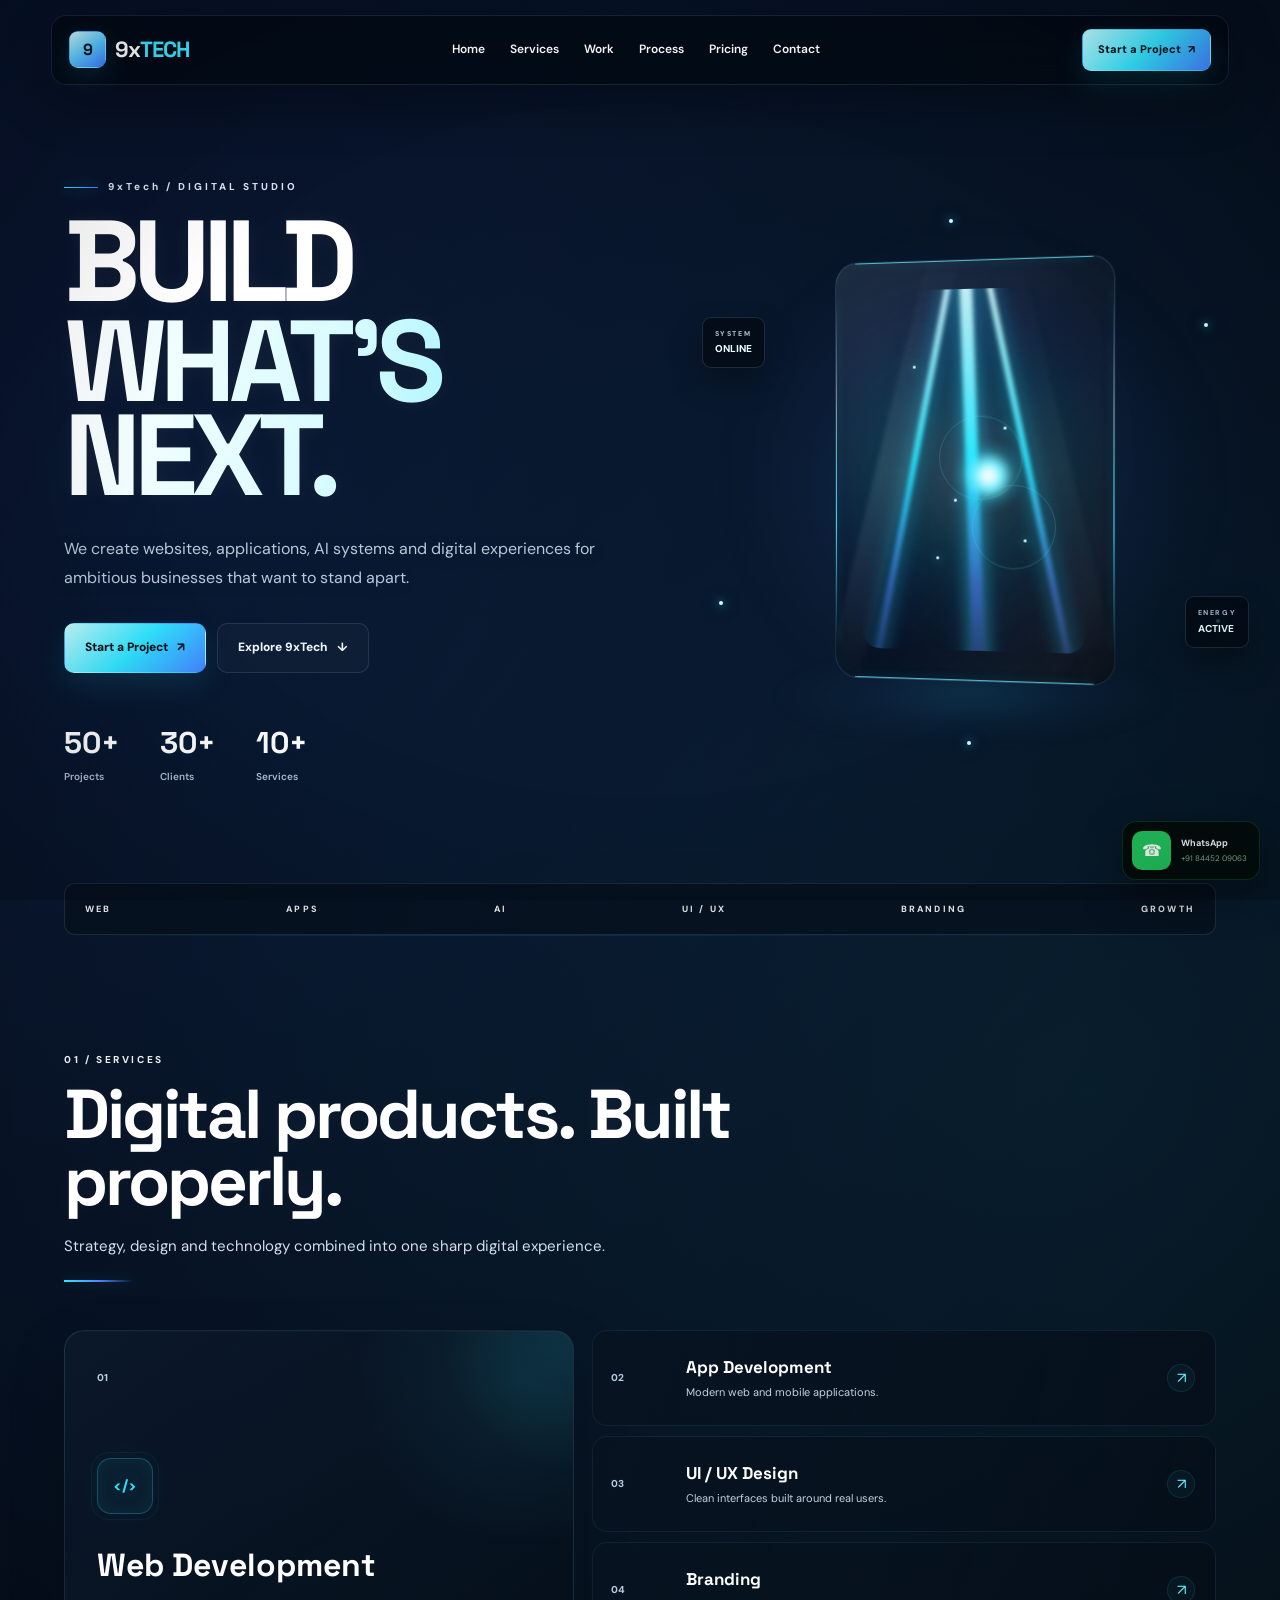
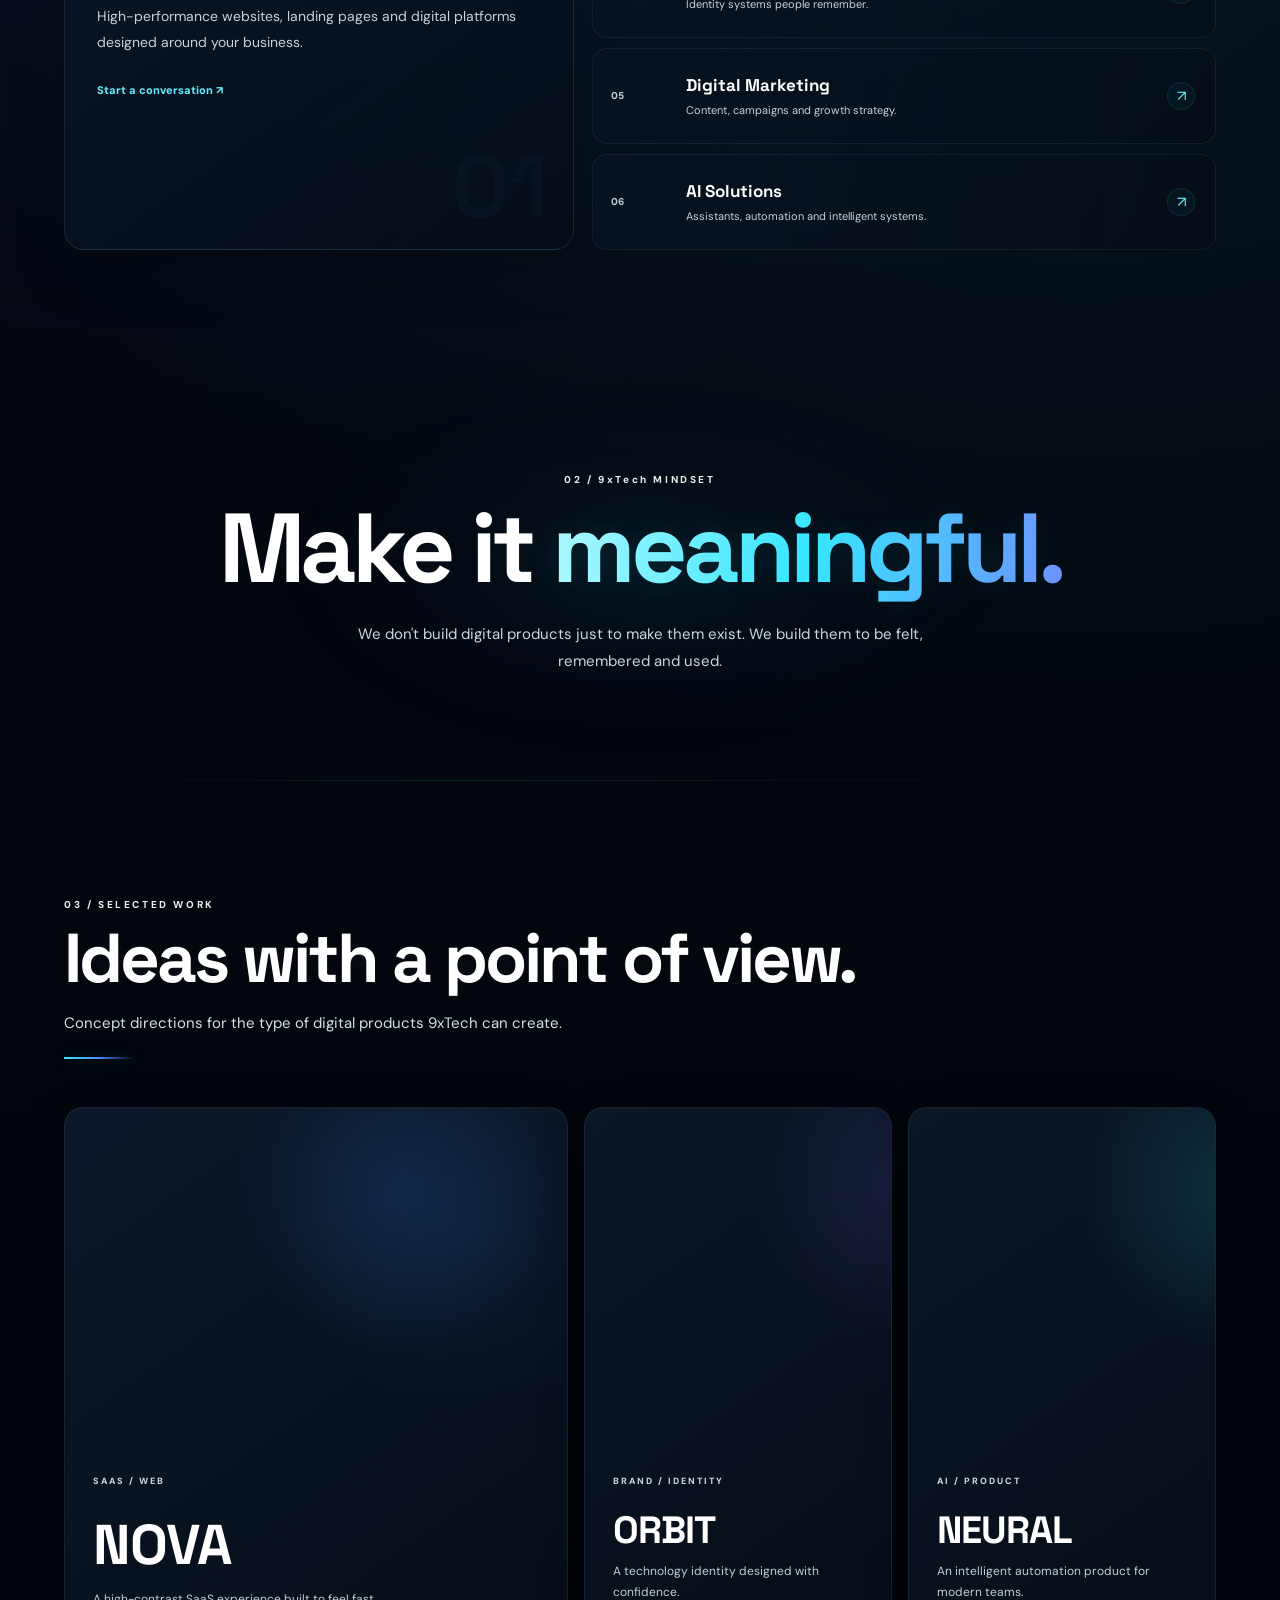
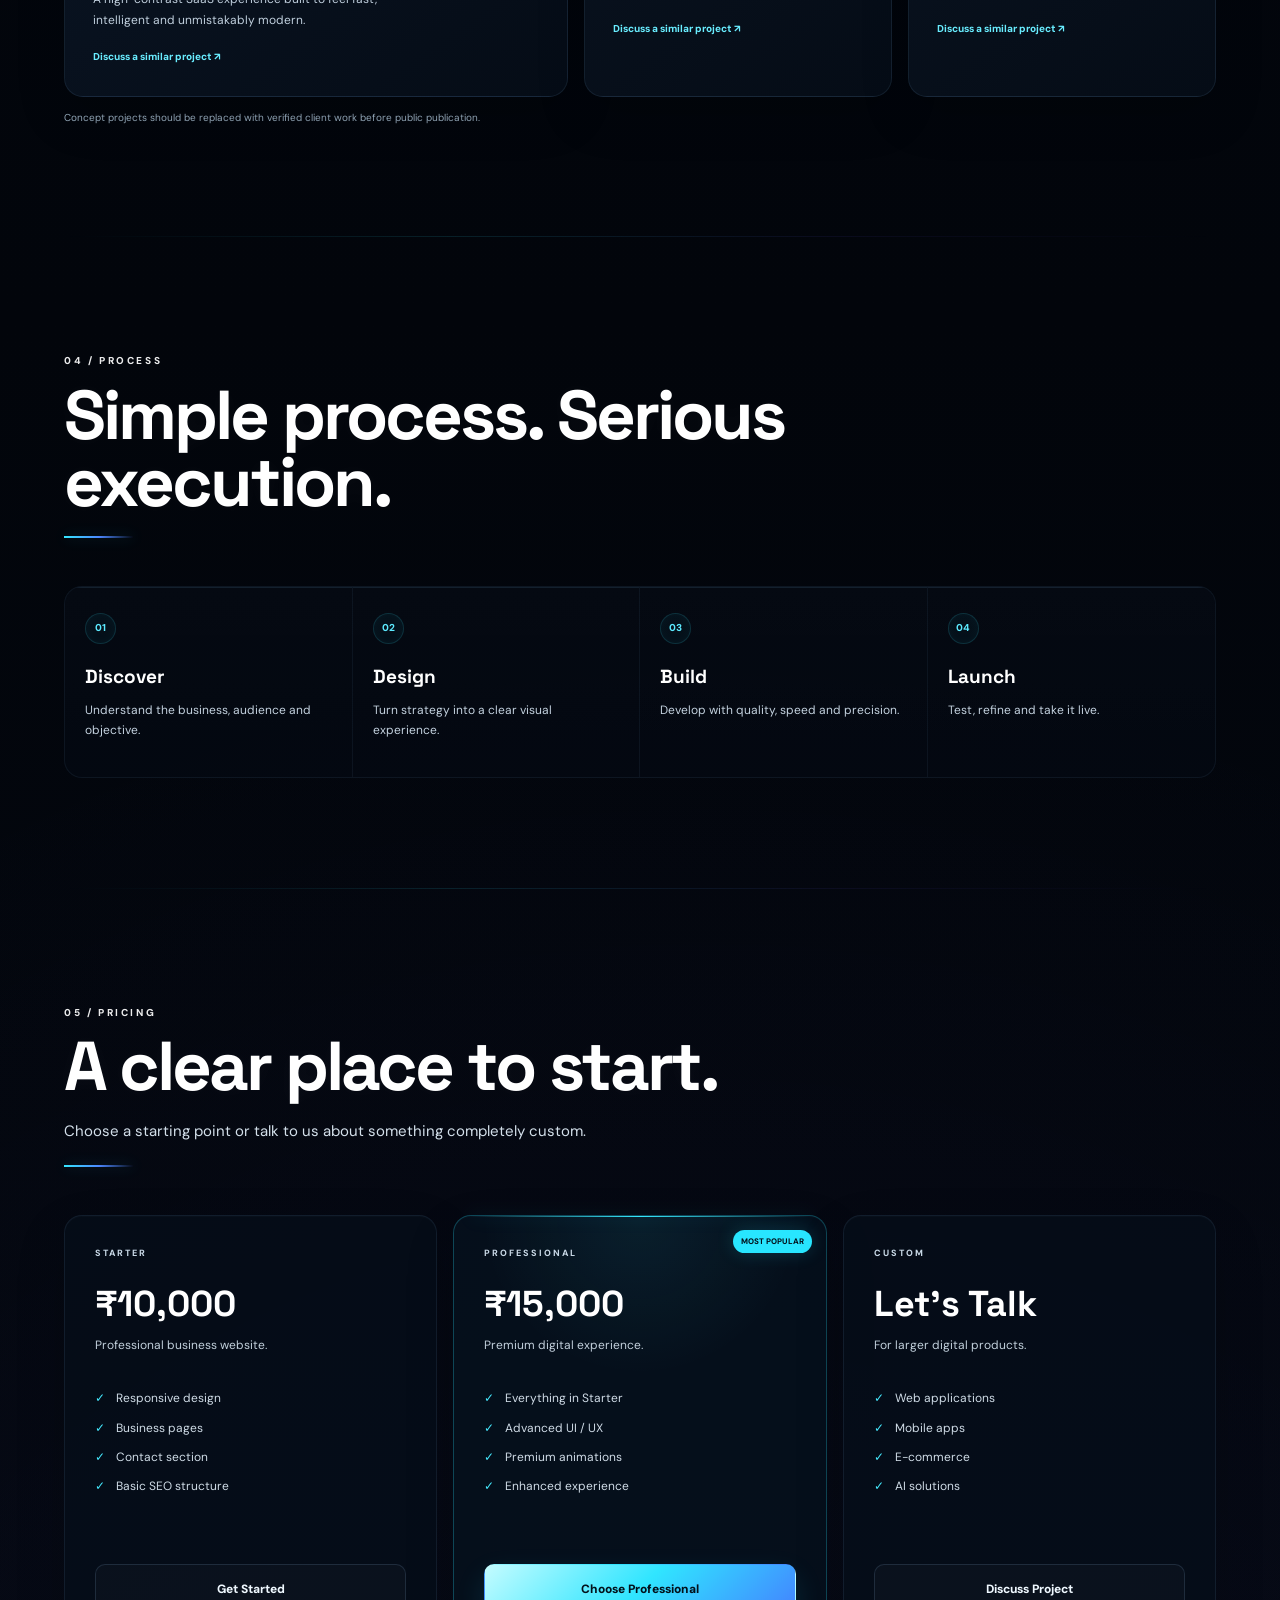
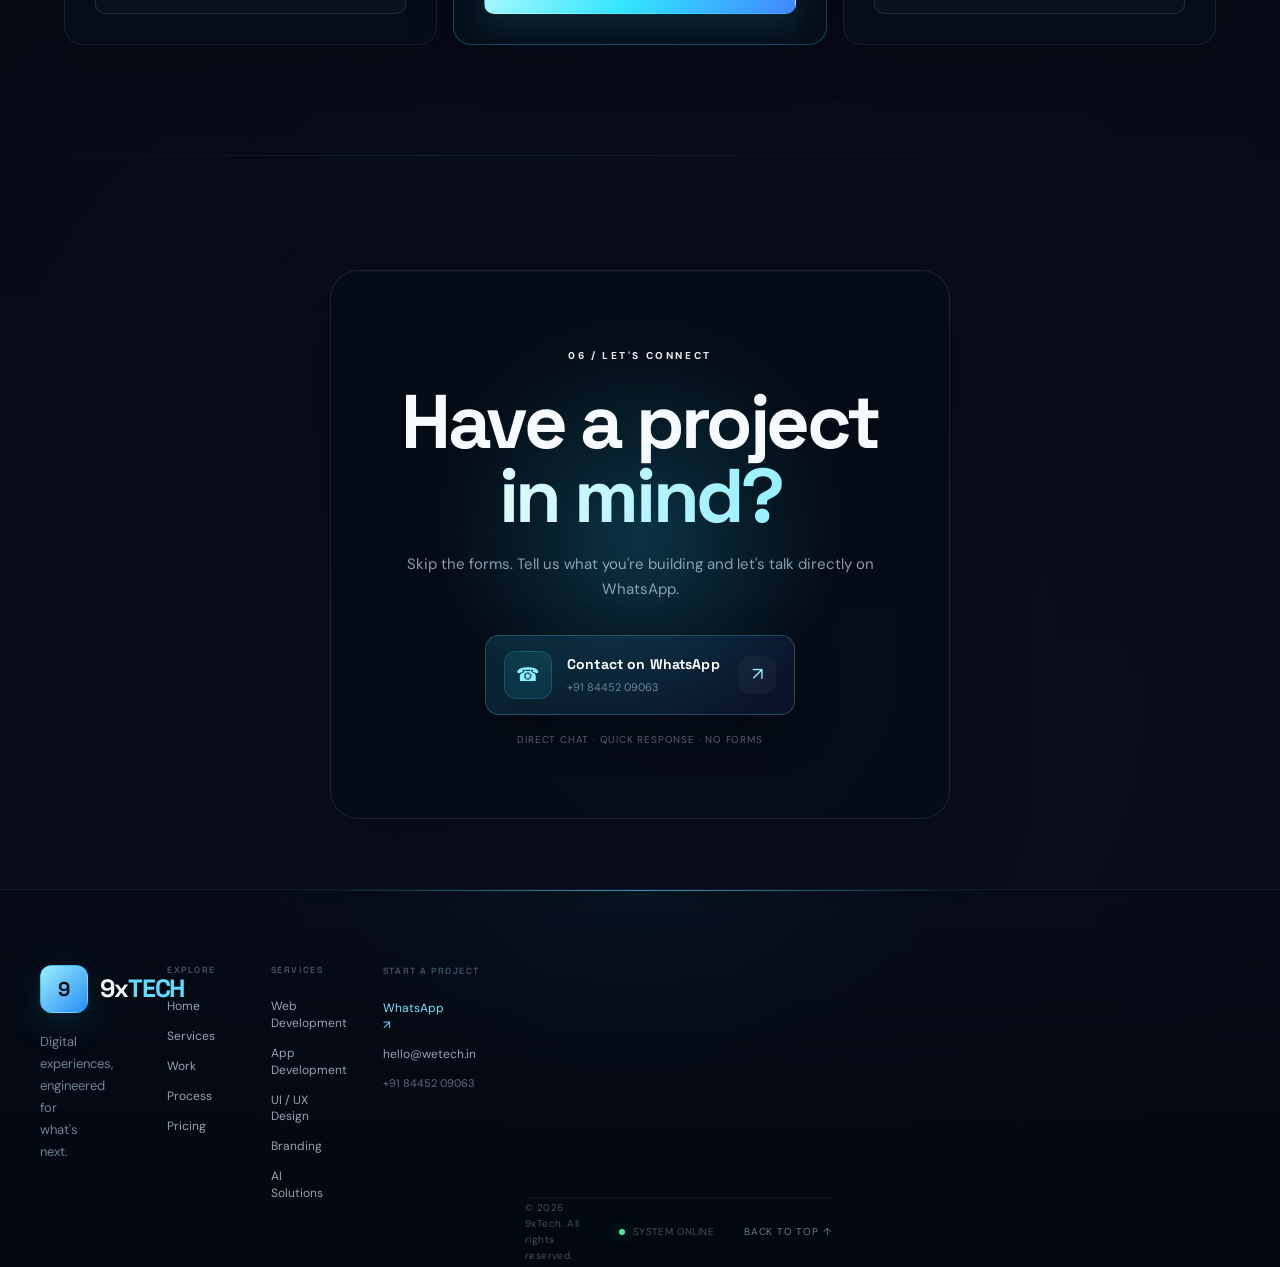
==== commit b525ade2: "Update index.html" ====
--- a/index.html
+++ b/index.html
@@ -1096,317 +1096,254 @@
 
     </section>
 
-
-    <!-- =====================================================
-         CONTACT / WHATSAPP CTA
-    ====================================================== -->
-
-    <section
-      class="section whatsapp-contact-section"
-      id="contact"
-    >
-
-      <div class="whatsapp-contact-card">
-
-        <div
-          class="whatsapp-contact-glow"
-          aria-hidden="true"
-        ></div>
-
-
-        <div class="whatsapp-contact-content">
-
-
-          <span class="section-number">
-            06 / LET'S CONNECT
-          </span>
-
-
-          <h2>
-
-            Have a project
-
-            <span>
-              in mind?
-            </span>
-
-          </h2>
-
-
-          <p>
-
-            Skip the forms. Tell us what you're building
-            and let's talk directly on WhatsApp.
-
-          </p>
-
-
-          <a
-            href="https://wa.me/918445209063?text=Hi%209xTech!%20%F0%9F%91%8B%20I'm%20interested%20in%20starting%20a%20project.%20I'd%20like%20to%20discuss%20my%20requirements."
-            target="_blank"
-            rel="noopener noreferrer"
-            class="whatsapp-cta"
-          >
-
-            <span
-              class="whatsapp-cta-icon"
-              aria-hidden="true"
-            >
-              ☎
-            </span>
-
-
-            <span class="whatsapp-cta-text">
-
-              <strong>
-                Contact on WhatsApp
-              </strong>
-
-              <small>
-                +91 84452 09063
-              </small>
-
-            </span>
-
-
-            <span
-              class="whatsapp-cta-arrow"
-              aria-hidden="true"
-            >
-              ↗
-            </span>
-
-          </a>
-
-
-          <span class="whatsapp-direct-note">
-            Direct chat · Quick response · No forms
-          </span>
-
-
-        </div>
-
-      </div>
-
-    </section>
-
-
-  </main>
-
-
-  <!-- =====================================================
-       FLOATING WHATSAPP
-  ====================================================== -->
-
-  <a
-    href="https://wa.me/918445209063?text=Hi%209xTech!%20%F0%9F%91%8B%20I'm%20interested%20in%20starting%20a%20project."
-    target="_blank"
-    rel="noopener noreferrer"
-    class="whatsapp-button"
-    aria-label="Chat with 9xTech on WhatsApp"
+<!-- =====================================================
+     CONTACT
+====================================================== -->
+
+<section
+  class="section whatsapp-contact-section"
+  id="contact"
+>
+
+  <div class="whatsapp-contact-card">
+
+    <div class="whatsapp-contact-glow"></div>
+
+    <div class="whatsapp-contact-content">
+
+      <span class="section-number">
+        06 / LET'S CONNECT
+      </span>
+
+      <h2>
+        Have a project
+        <span>in mind?</span>
+      </h2>
+
+      <p>
+        Skip the forms. Tell us what you're building
+        and let's talk directly on WhatsApp.
+      </p>
+
+      <a
+        href="https://wa.me/918445209063?text=Hi%209xTech!%20%F0%9F%91%8B%20I%27m%20interested%20in%20starting%20a%20project.%20I%27d%20like%20to%20discuss%20my%20requirements."
+        target="_blank"
+        rel="noopener noreferrer"
+        class="whatsapp-cta"
+      >
+
+        <span class="whatsapp-cta-icon">
+          ☎
+        </span>
+
+        <span class="whatsapp-cta-text">
+
+          <strong>
+            Contact on WhatsApp
+          </strong>
+
+          <small>
+            +91 84452 09063
+          </small>
+
+        </span>
+
+        <span class="whatsapp-cta-arrow">
+          ↗
+        </span>
+
+      </a>
+
+      <span class="whatsapp-direct-note">
+        Direct chat · Quick response · No forms
+      </span>
+
+    </div>
+
+  </div>
+
+</section>
+
+
+<!-- =====================================================
+     FLOATING WHATSAPP
+====================================================== -->
+
+<a
+  href="https://wa.me/918445209063"
+  target="_blank"
+  rel="noopener noreferrer"
+  class="whatsapp-button"
+  aria-label="Chat with 9xTech on WhatsApp"
+>
+
+  <span
+    class="whatsapp-icon"
+    aria-hidden="true"
   >
-
-    <span
-      class="whatsapp-icon"
-      aria-hidden="true"
-    >
-      ☎
+    ☎
+  </span>
+
+  <span class="whatsapp-text">
+
+    <strong>
+      WhatsApp
+    </strong>
+
+    <small>
+      +91 84452 09063
+    </small>
+
+  </span>
+
+</a>
+
+
+<!-- =====================================================
+     FOOTER
+====================================================== -->
+
+<footer class="footer" id="site-footer">
+
+  <div class="footer-main">
+
+    <!-- BRAND -->
+
+    <div class="footer-brand">
+
+      <a
+        href="#home"
+        class="brand footer-brand-link"
+        aria-label="9xTech home"
+      >
+
+        <span class="brand-mark">
+          9
+        </span>
+
+        <span class="brand-name">
+          9x<span>TECH</span>
+        </span>
+
+      </a>
+
+      <p>
+        Digital experiences,
+        engineered for what's next.
+      </p>
+
+    </div>
+
+
+    <!-- EXPLORE -->
+
+    <div class="footer-navigation">
+
+      <span class="footer-heading">
+        EXPLORE
+      </span>
+
+      <a href="#home">
+        Home
+      </a>
+
+      <a href="#services">
+        Services
+      </a>
+
+      <a href="#work">
+        Work
+      </a>
+
+      <a href="#process">
+        Process
+      </a>
+
+      <a href="#pricing">
+        Pricing
+      </a>
+
+    </div>
+
+
+    <!-- SERVICES -->
+
+    <div class="footer-navigation">
+
+      <span class="footer-heading">
+        SERVICES
+      </span>
+
+      <a href="#services">
+        Web Development
+      </a>
+
+      <a href="#services">
+        App Development
+      </a>
+
+      <a href="#services">
+        UI / UX Design
+      </a>
+
+      <a href="#services">
+        Branding
+      </a>
+
+      <a href="#services">
+        AI Solutions
+      </a>
+
+    </div>
+
+
+    <!-- START PROJECT -->
+
+    <div class="footer-navigation footer-contact">
+
+      <span class="footer-heading">
+        START A PROJECT
+      </span>
+
+      <a
+        href="https://wa.me/918445209063?text=Hi%209xTech!%20%F0%9F%91%8B%20I%27m%20interested%20in%20starting%20a%20project."
+        target="_blank"
+        rel="noopener noreferrer"
+      >
+        WhatsApp ↗
+      </a>
+
+      <a href="mailto:hello@wetech.in">
+        hello@wetech.in
+      </a>
+
+      <span class="footer-phone">
+        +91 84452 09063
+      </span>
+
+    </div>
+
+  </div>
+
+
+  <!-- FOOTER BOTTOM -->
+
+  <div class="footer-bottom">
+
+    <span>
+      © 2026 9xTech. All rights reserved.
     </span>
 
-
-    <span class="whatsapp-text">
-
-      <strong>
-        WhatsApp
-      </strong>
-
-      <small>
-        +91 84452 09063
-      </small>
-
+    <span class="footer-status">
+      <i></i>
+      SYSTEM ONLINE
     </span>
 
-  </a>
-
-
-  <!-- =====================================================
-       FOOTER
-  ====================================================== -->
-
-  <footer
-    class="footer"
-    id="site-footer"
-  >
-
-
-    <div class="footer-main">
-
-
-      <!-- BRAND -->
-
-      <div class="footer-brand">
-
-
-        <a
-          href="#home"
-          class="brand footer-brand-link"
-          aria-label="9xTech home"
-        >
-
-          <span class="brand-mark">
-            9
-          </span>
-
-          <span class="brand-name">
-            9x<span>TECH</span>
-          </span>
-
-        </a>
-
-
-        <p>
-          Digital experiences,
-          engineered for what's next.
-        </p>
-
-
-      </div>
-
-
-      <!-- EXPLORE -->
-
-      <div class="footer-navigation">
-
-        <span class="footer-heading">
-          EXPLORE
-        </span>
-
-        <a href="#home">
-          Home
-        </a>
-
-        <a href="#services">
-          Services
-        </a>
-
-        <a href="#work">
-          Work
-        </a>
-
-        <a href="#process">
-          Process
-        </a>
-
-        <a href="#pricing">
-          Pricing
-        </a>
-
-      </div>
-
-
-      <!-- SERVICES -->
-
-      <div class="footer-navigation">
-
-        <span class="footer-heading">
-          SERVICES
-        </span>
-
-        <a href="#services">
-          Web Development
-        </a>
-
-        <a href="#services">
-          App Development
-        </a>
-
-        <a href="#services">
-          UI / UX Design
-        </a>
-
-        <a href="#services">
-          Branding
-        </a>
-
-        <a href="#services">
-          AI Solutions
-        </a>
-
-      </div>
-
-
-      <!-- CONTACT -->
-
-      <div class="footer-navigation footer-contact">
-
-        <span class="footer-heading">
-          START A PROJECT
-        </span>
-
-
-        <a
-          href="https://wa.me/918445209063?text=Hi%209xTech!%20%F0%9F%91%8B%20I'm%20interested%20in%20starting%20a%20project."
-          target="_blank"
-          rel="noopener noreferrer"
-        >
-          WhatsApp ↗
-        </a>
-
-
-        <a href="mailto:hello@wetech.in">
-          hello@wetech.in
-        </a>
-
-
-        <span class="footer-phone">
-          +91 84452 09063
-        </span>
-
-      </div>
-
-
-    </div>
-
-
-    <!-- =====================================================
-         FOOTER BOTTOM
-    ====================================================== -->
-
-    <div class="footer-bottom">
-
-
-      <span>
-        © 2026 9xTech. All rights reserved.
-      </span>
-
-
-      <span class="footer-status">
-
-        <i></i>
-
-        SYSTEM ONLINE
-
-      </span>
-
-
-      <a href="#home">
-        BACK TO TOP ↑
-      </a>
-
-
-    </div>
-
-
-  </footer>
-
-
-  <!-- =====================================================
-       JAVASCRIPT
-  ====================================================== -->
-
-  <script src="script.js"></script>
-
-
-</body>
-
-</html>
+    <a href="#home">
+      BACK TO TOP ↑
+    </a>
+
+  </div>
+
+</footer>
+   
--- a/style.css
+++ b/style.css
@@ -9602,3 +9602,268 @@
 /* ============================================================
    FINAL 9XTECH
    ============================================================ */
+/* =========================================================
+   9XTECH — FINAL FOOTER FULL-WIDTH FIX
+   Paste at the VERY END of style.css
+========================================================= */
+
+/* Footer itself */
+#site-footer.footer {
+  width: 100%;
+  max-width: none;
+  margin: 0;
+  padding: 90px 5vw 28px;
+  box-sizing: border-box;
+  overflow: hidden;
+}
+
+/* Main footer = LEFT TO RIGHT FULL WIDTH */
+#site-footer .footer-main {
+  width: 100%;
+  max-width: 1400px;
+  margin: 0 auto;
+  padding: 0;
+  display: grid;
+  grid-template-columns:
+    minmax(220px, 1.5fr)
+    minmax(140px, 1fr)
+    minmax(180px, 1.2fr)
+    minmax(220px, 1fr);
+  column-gap: 70px;
+  align-items: start;
+  box-sizing: border-box;
+}
+
+/* Brand column */
+#site-footer .footer-brand {
+  min-width: 0;
+  width: 100%;
+}
+
+#site-footer .footer-brand-link {
+  display: inline-flex;
+  align-items: center;
+  gap: 12px;
+  text-decoration: none;
+  white-space: nowrap;
+}
+
+#site-footer .footer-brand .brand-mark {
+  width: 48px;
+  height: 48px;
+  min-width: 48px;
+  display: grid;
+  place-items: center;
+  border-radius: 12px;
+  font-size: 20px;
+  font-weight: 700;
+}
+
+#site-footer .footer-brand .brand-name {
+  font-size: 25px;
+  line-height: 1;
+  white-space: nowrap;
+}
+
+#site-footer .footer-brand p {
+  max-width: 230px;
+  margin: 22px 0 0;
+  line-height: 1.7;
+}
+
+/* Every footer navigation column */
+#site-footer .footer-navigation {
+  width: 100%;
+  min-width: 0;
+  display: flex;
+  flex-direction: column;
+  align-items: flex-start;
+  gap: 14px;
+  box-sizing: border-box;
+}
+
+/* Heading */
+#site-footer .footer-heading {
+  display: block;
+  margin: 0 0 8px;
+  line-height: 1.3;
+  white-space: nowrap;
+}
+
+/* Links */
+#site-footer .footer-navigation a,
+#site-footer .footer-contact span {
+  display: block;
+  width: auto;
+  max-width: 100%;
+  line-height: 1.45;
+  text-decoration: none;
+  box-sizing: border-box;
+}
+
+/* Services should not become tiny vertical words */
+#site-footer .footer-navigation a {
+  white-space: normal;
+}
+
+/* Contact column */
+#site-footer .footer-contact {
+  padding-left: 0;
+}
+
+#site-footer .footer-contact a:first-of-type {
+  white-space: nowrap;
+}
+
+/* Phone */
+#site-footer .footer-phone {
+  white-space: nowrap;
+}
+
+/* Bottom footer = full width */
+#site-footer .footer-bottom {
+  width: 100%;
+  max-width: 1400px;
+  margin: 65px auto 0;
+  padding-top: 24px;
+  display: grid;
+  grid-template-columns: 1fr auto 1fr;
+  align-items: center;
+  gap: 30px;
+  box-sizing: border-box;
+}
+
+/* Copyright */
+#site-footer .footer-bottom > span:first-child {
+  justify-self: start;
+}
+
+/* System status */
+#site-footer .footer-status {
+  justify-self: center;
+  white-space: nowrap;
+}
+
+/* Back to top */
+#site-footer .footer-bottom > a {
+  justify-self: end;
+  white-space: nowrap;
+  text-decoration: none;
+}
+
+
+/* =========================================================
+   LARGE SCREEN — USE MORE HORIZONTAL SPACE
+========================================================= */
+
+@media (min-width: 1200px) {
+
+  #site-footer.footer {
+    padding-left: 4vw;
+    padding-right: 4vw;
+  }
+
+  #site-footer .footer-main,
+  #site-footer .footer-bottom {
+    max-width: 1500px;
+  }
+
+  #site-footer .footer-main {
+    grid-template-columns:
+      minmax(260px, 1.6fr)
+      minmax(170px, 1fr)
+      minmax(210px, 1.15fr)
+      minmax(260px, 1fr);
+
+    column-gap: 90px;
+  }
+}
+
+
+/* =========================================================
+   TABLET
+========================================================= */
+
+@media (max-width: 900px) {
+
+  #site-footer.footer {
+    padding: 70px 6vw 25px;
+  }
+
+  #site-footer .footer-main {
+    grid-template-columns: repeat(2, minmax(0, 1fr));
+    gap: 50px 45px;
+  }
+
+  #site-footer .footer-bottom {
+    grid-template-columns: 1fr 1fr;
+    gap: 20px;
+  }
+
+  #site-footer .footer-status {
+    justify-self: end;
+  }
+
+  #site-footer .footer-bottom > a {
+    justify-self: start;
+  }
+}
+
+
+/* =========================================================
+   MOBILE
+========================================================= */
+
+@media (max-width: 600px) {
+
+  #site-footer.footer {
+    padding: 60px 22px 22px;
+  }
+
+  #site-footer .footer-main {
+    grid-template-columns: 1fr 1fr;
+    gap: 42px 25px;
+  }
+
+  #site-footer .footer-brand {
+    grid-column: 1 / -1;
+  }
+
+  #site-footer .footer-brand p {
+    max-width: 280px;
+  }
+
+  #site-footer .footer-bottom {
+    margin-top: 45px;
+    grid-template-columns: 1fr;
+    gap: 18px;
+    text-align: left;
+  }
+
+  #site-footer .footer-bottom > span:first-child,
+  #site-footer .footer-status,
+  #site-footer .footer-bottom > a {
+    justify-self: start;
+  }
+}
+
+
+/* =========================================================
+   VERY SMALL MOBILE
+========================================================= */
+
+@media (max-width: 420px) {
+
+  #site-footer .footer-main {
+    grid-template-columns: 1fr;
+    gap: 35px;
+  }
+
+  #site-footer .footer-brand {
+    grid-column: auto;
+  }
+
+  #site-footer .footer-navigation {
+    width: 100%;
+  }
+}
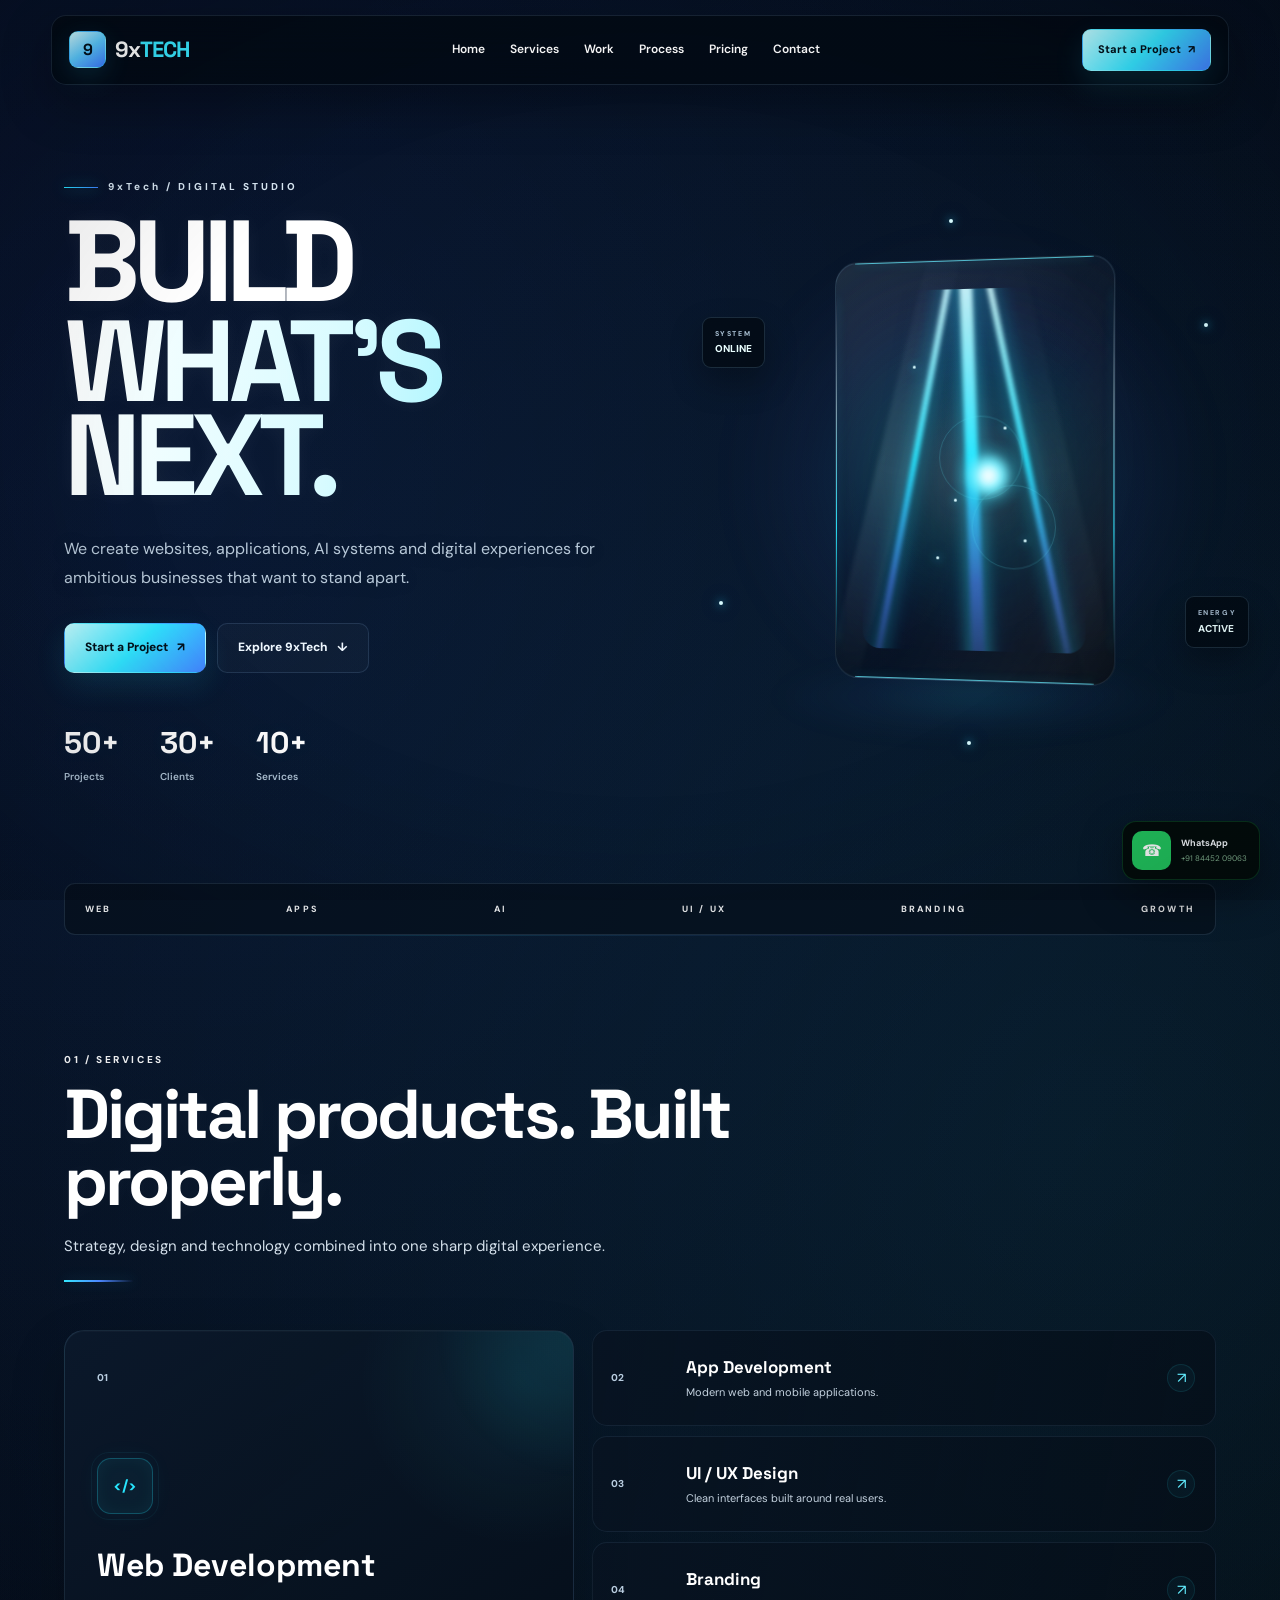
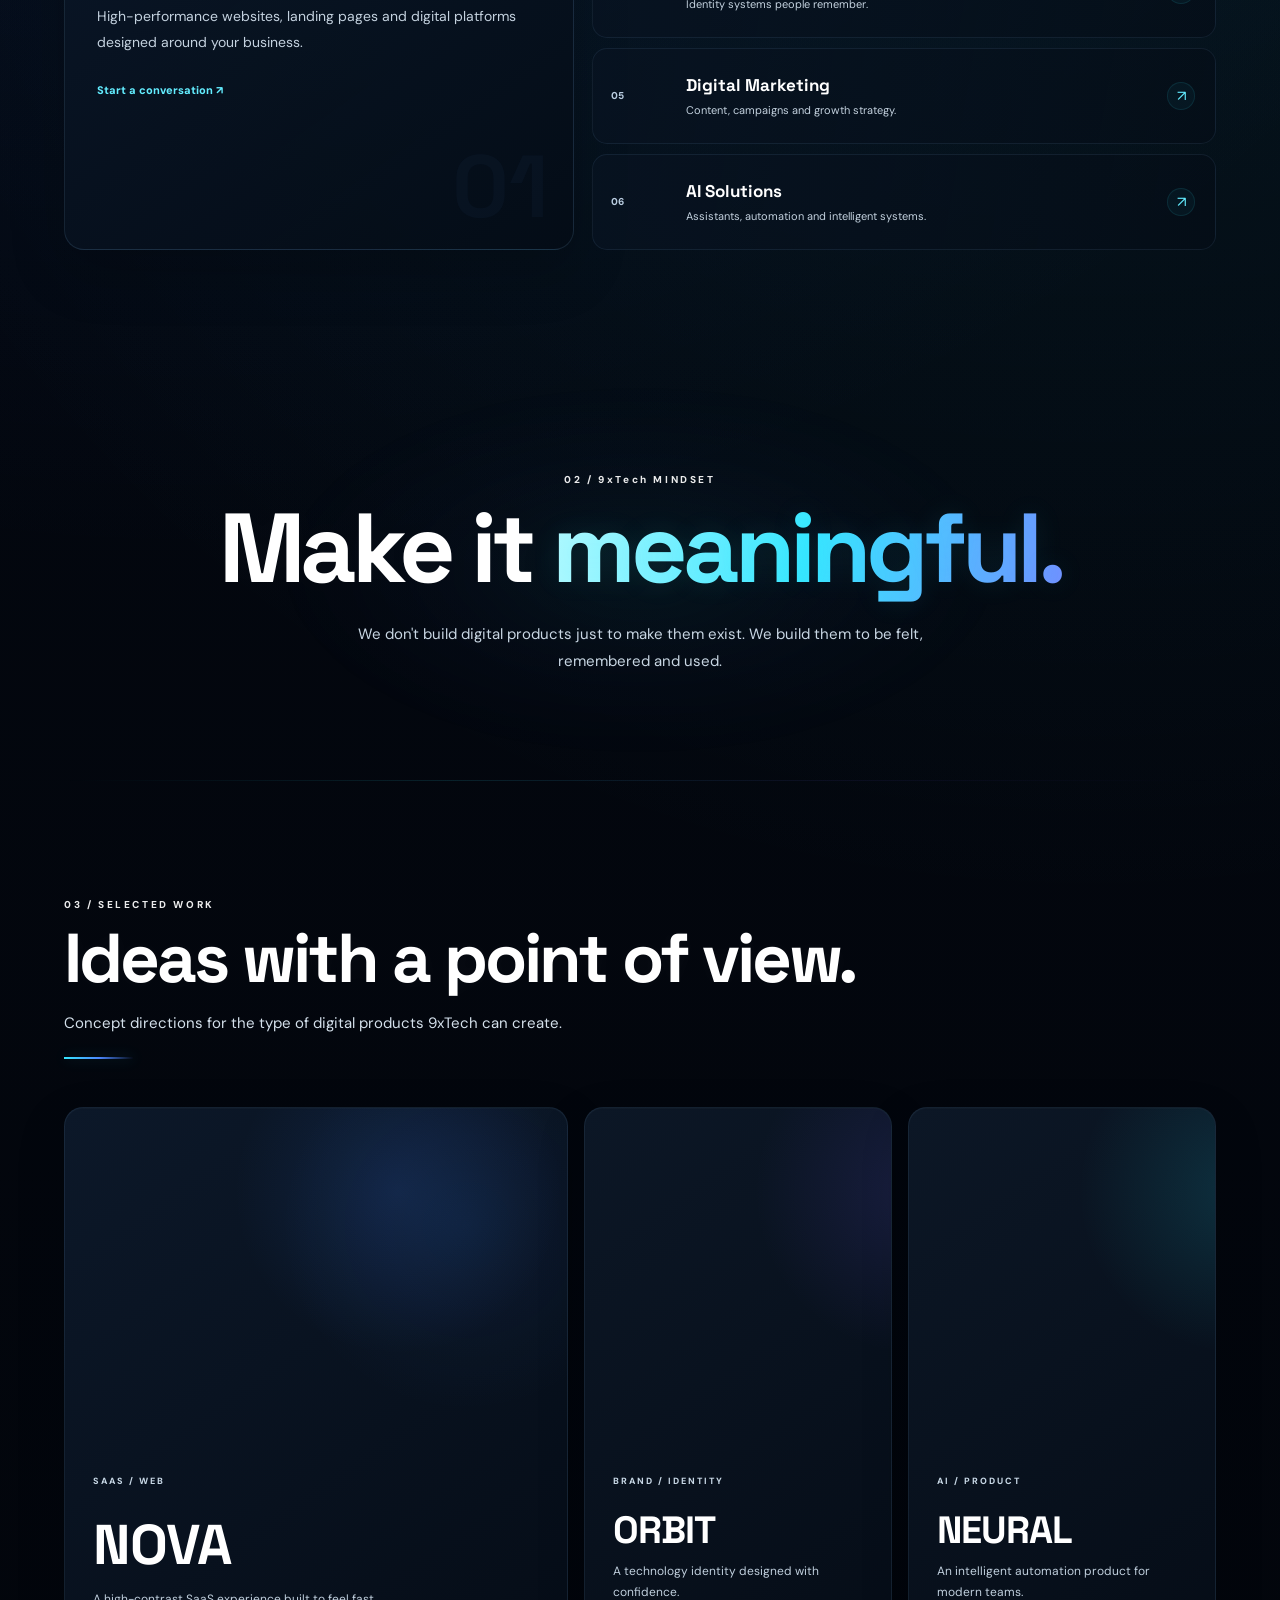
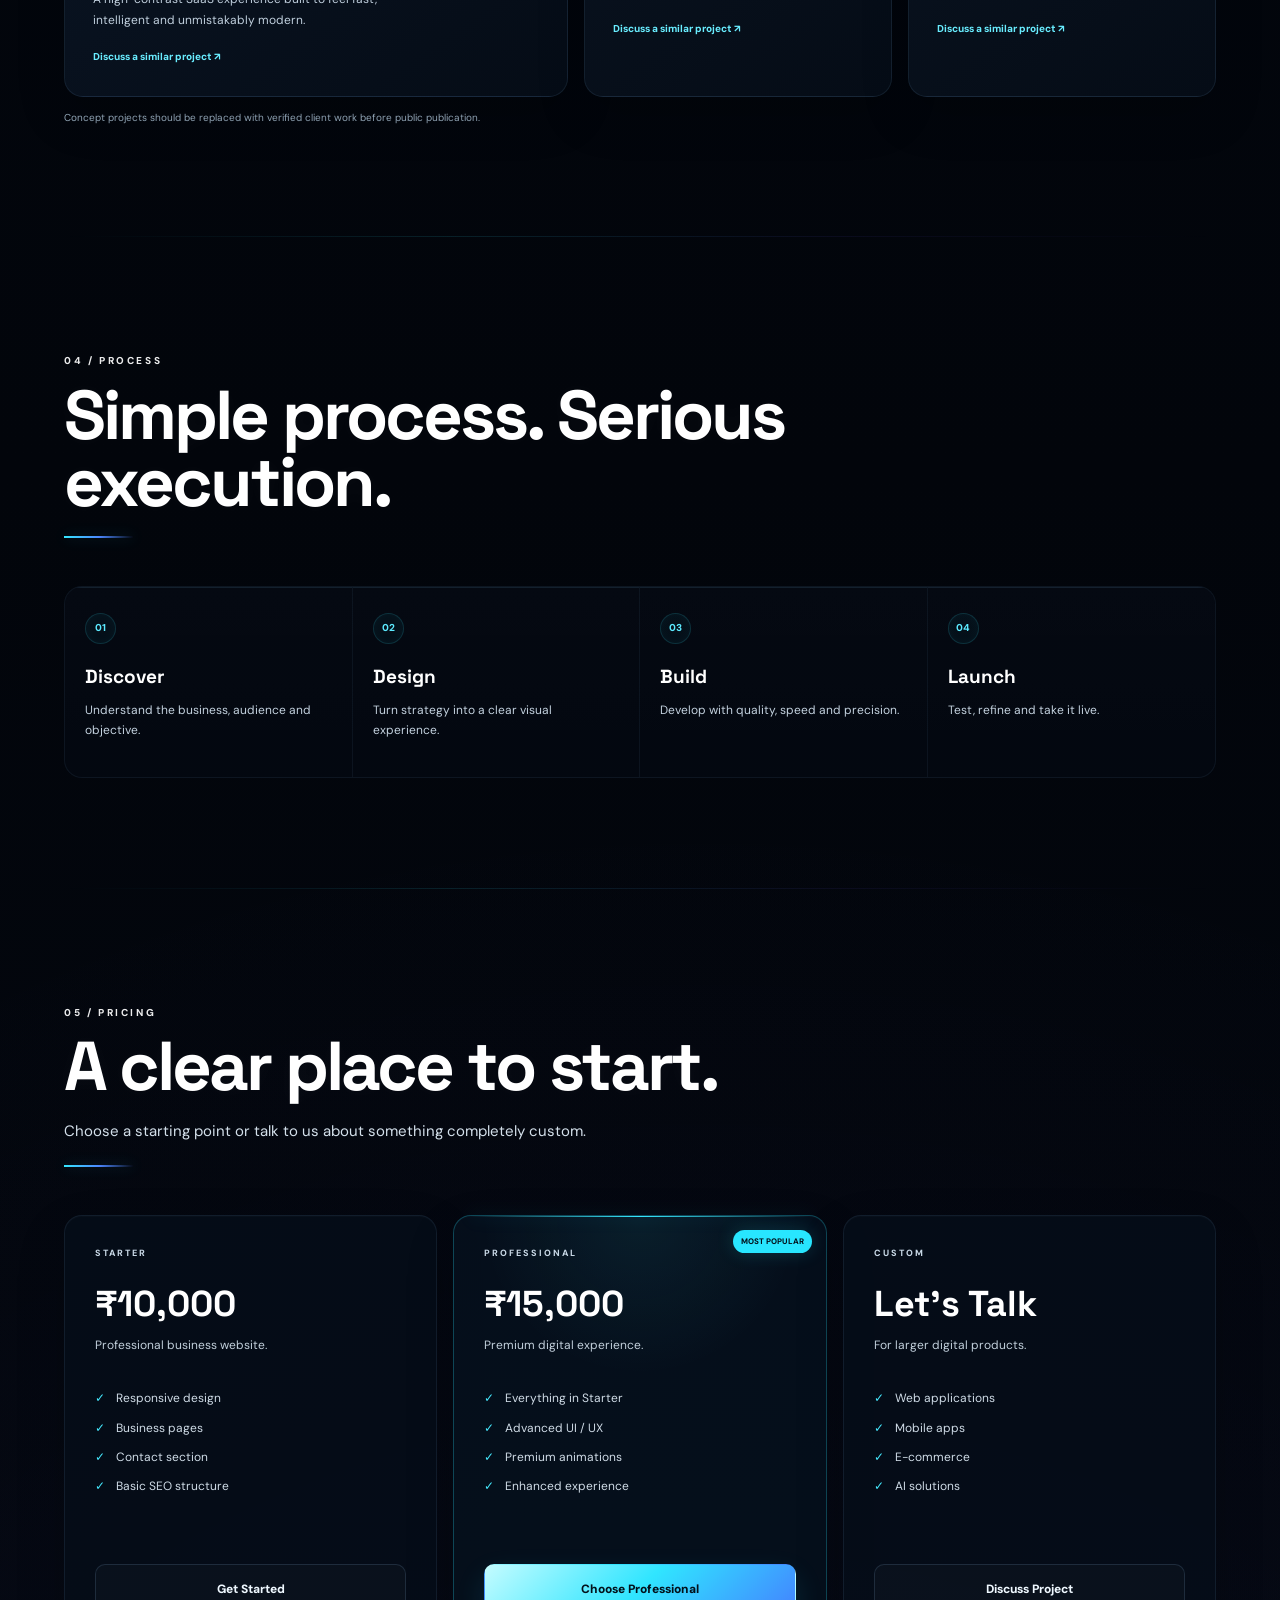
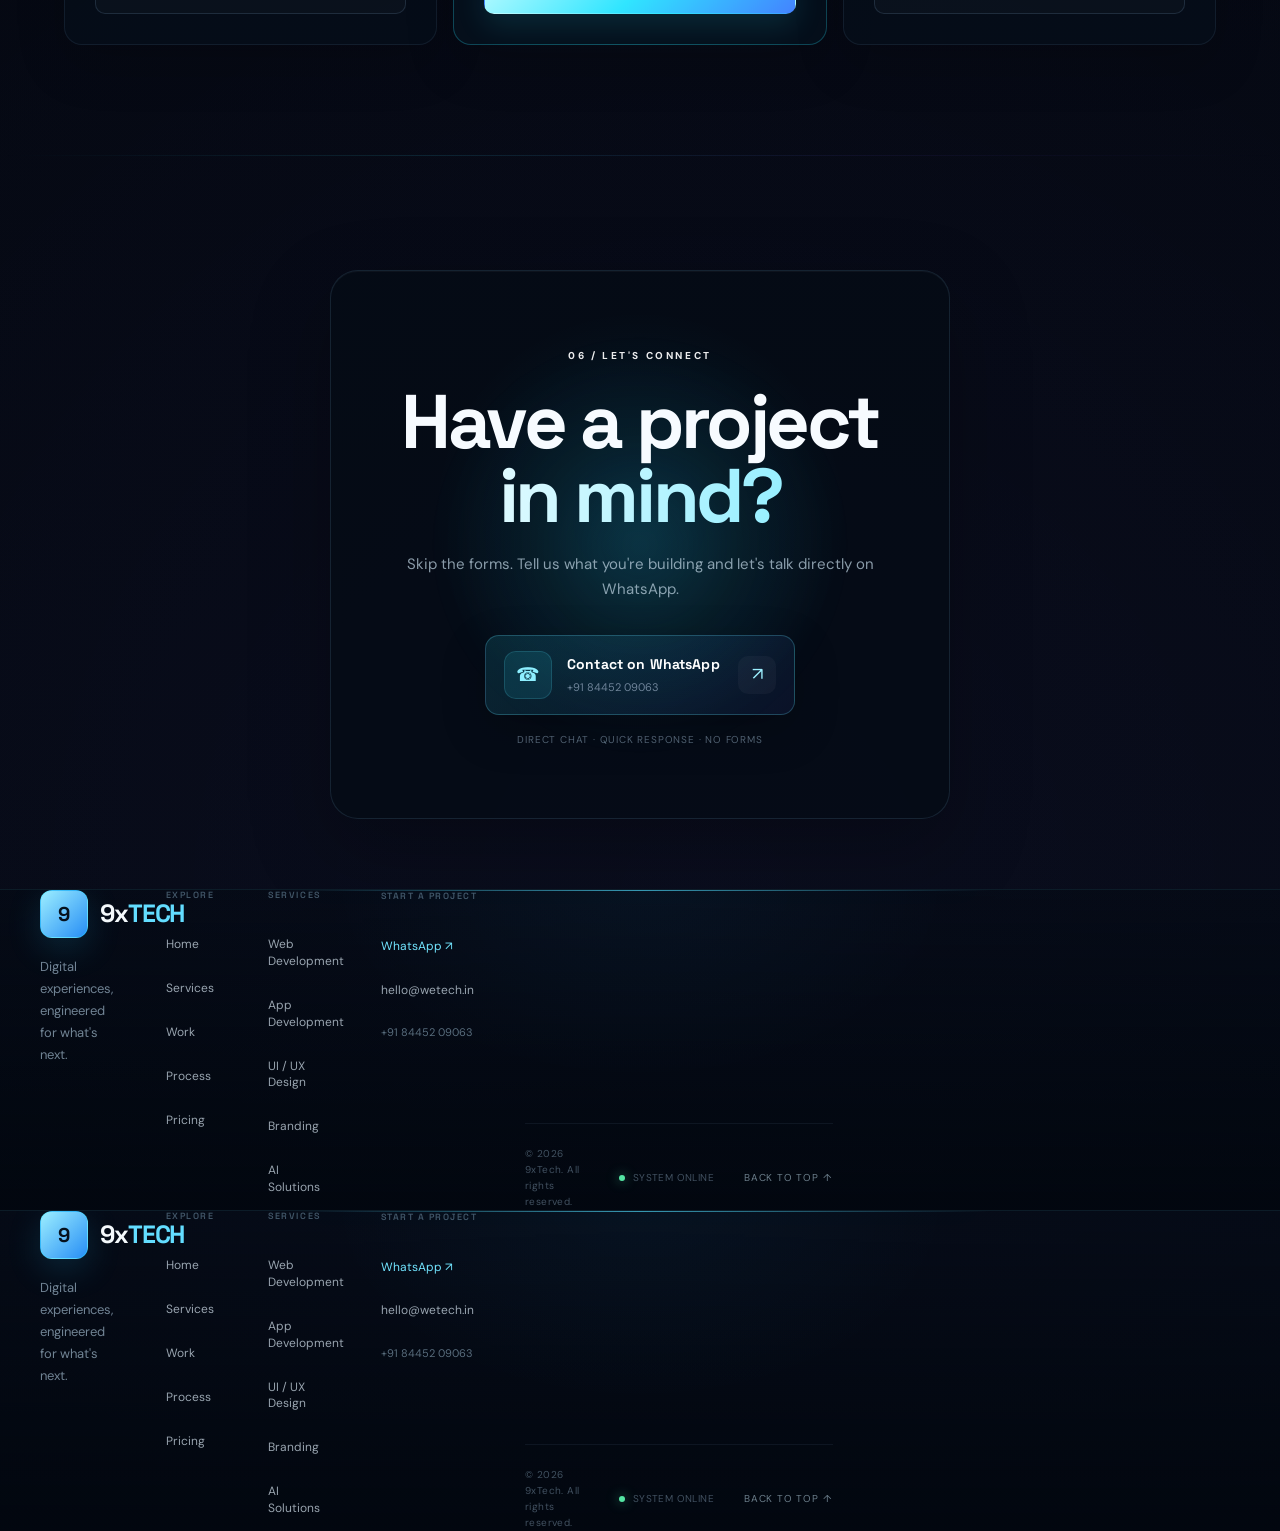
==== commit 90a361d2: "Update index.html" ====
--- a/index.html
+++ b/index.html
@@ -1164,6 +1164,8 @@
 
 </section>
 
+</main>
+  
 
 <!-- =====================================================
      FLOATING WHATSAPP
@@ -1176,50 +1178,24 @@
   class="whatsapp-button"
   aria-label="Chat with 9xTech on WhatsApp"
 >
-
-  <span
-    class="whatsapp-icon"
-    aria-hidden="true"
-  >
-    ☎
+  <span class="whatsapp-icon">☎</span>
+
+  <span class="whatsapp-text">
+    <strong>WhatsApp</strong>
+    <small>+91 84452 09063</small>
   </span>
-
-  <span class="whatsapp-text">
-
-    <strong>
-      WhatsApp
-    </strong>
-
-    <small>
-      +91 84452 09063
-    </small>
-
-  </span>
-
 </a>
 
 
-<!-- =====================================================
-     FOOTER
-====================================================== -->
-
 <footer class="footer" id="site-footer">
 
   <div class="footer-main">
 
-    <!-- BRAND -->
-
     <div class="footer-brand">
 
-      <a
-        href="#home"
-        class="brand footer-brand-link"
-        aria-label="9xTech home"
-      >
-
-        <span class="brand-mark">
-          9
-        </span>
+      <a href="#home" class="brand footer-brand-link">
+
+        <span class="brand-mark">9</span>
 
         <span class="brand-name">
           9x<span>TECH</span>
@@ -1235,38 +1211,20 @@
     </div>
 
 
-    <!-- EXPLORE -->
-
     <div class="footer-navigation">
 
       <span class="footer-heading">
         EXPLORE
       </span>
 
-      <a href="#home">
-        Home
-      </a>
-
-      <a href="#services">
-        Services
-      </a>
-
-      <a href="#work">
-        Work
-      </a>
-
-      <a href="#process">
-        Process
-      </a>
-
-      <a href="#pricing">
-        Pricing
-      </a>
+      <a href="#home">Home</a>
+      <a href="#services">Services</a>
+      <a href="#work">Work</a>
+      <a href="#process">Process</a>
+      <a href="#pricing">Pricing</a>
 
     </div>
 
-
-    <!-- SERVICES -->
 
     <div class="footer-navigation">
 
@@ -1274,30 +1232,14 @@
         SERVICES
       </span>
 
-      <a href="#services">
-        Web Development
-      </a>
-
-      <a href="#services">
-        App Development
-      </a>
-
-      <a href="#services">
-        UI / UX Design
-      </a>
-
-      <a href="#services">
-        Branding
-      </a>
-
-      <a href="#services">
-        AI Solutions
-      </a>
+      <a href="#services">Web Development</a>
+      <a href="#services">App Development</a>
+      <a href="#services">UI / UX Design</a>
+      <a href="#services">Branding</a>
+      <a href="#services">AI Solutions</a>
 
     </div>
 
-
-    <!-- START PROJECT -->
 
     <div class="footer-navigation footer-contact">
 
@@ -1326,8 +1268,6 @@
   </div>
 
 
-  <!-- FOOTER BOTTOM -->
-
   <div class="footer-bottom">
 
     <span>
@@ -1346,4 +1286,157 @@
   </div>
 
 </footer>
+
+
+<script src="script.js"></script>
+
+</body>
+</html>
+<!-- =====================================================
+     FOOTER
+====================================================== -->
+
+<footer class="footer" id="site-footer">
+
+  <div class="footer-main">
+
+    <!-- BRAND -->
+
+    <div class="footer-brand">
+
+      <a
+        href="#home"
+        class="brand footer-brand-link"
+        aria-label="9xTech home"
+      >
+
+        <span class="brand-mark">
+          9
+        </span>
+
+        <span class="brand-name">
+          9x<span>TECH</span>
+        </span>
+
+      </a>
+
+      <p>
+        Digital experiences,
+        engineered for what's next.
+      </p>
+
+    </div>
+
+
+    <!-- EXPLORE -->
+
+    <div class="footer-navigation">
+
+      <span class="footer-heading">
+        EXPLORE
+      </span>
+
+      <a href="#home">
+        Home
+      </a>
+
+      <a href="#services">
+        Services
+      </a>
+
+      <a href="#work">
+        Work
+      </a>
+
+      <a href="#process">
+        Process
+      </a>
+
+      <a href="#pricing">
+        Pricing
+      </a>
+
+    </div>
+
+
+    <!-- SERVICES -->
+
+    <div class="footer-navigation">
+
+      <span class="footer-heading">
+        SERVICES
+      </span>
+
+      <a href="#services">
+        Web Development
+      </a>
+
+      <a href="#services">
+        App Development
+      </a>
+
+      <a href="#services">
+        UI / UX Design
+      </a>
+
+      <a href="#services">
+        Branding
+      </a>
+
+      <a href="#services">
+        AI Solutions
+      </a>
+
+    </div>
+
+
+    <!-- START PROJECT -->
+
+    <div class="footer-navigation footer-contact">
+
+      <span class="footer-heading">
+        START A PROJECT
+      </span>
+
+      <a
+        href="https://wa.me/918445209063?text=Hi%209xTech!%20%F0%9F%91%8B%20I%27m%20interested%20in%20starting%20a%20project."
+        target="_blank"
+        rel="noopener noreferrer"
+      >
+        WhatsApp ↗
+      </a>
+
+      <a href="mailto:hello@wetech.in">
+        hello@wetech.in
+      </a>
+
+      <span class="footer-phone">
+        +91 84452 09063
+      </span>
+
+    </div>
+
+  </div>
+
+
+  <!-- FOOTER BOTTOM -->
+
+  <div class="footer-bottom">
+
+    <span>
+      © 2026 9xTech. All rights reserved.
+    </span>
+
+    <span class="footer-status">
+      <i></i>
+      SYSTEM ONLINE
+    </span>
+
+    <a href="#home">
+      BACK TO TOP ↑
+    </a>
+
+  </div>
+
+</footer>
    
--- a/style.css
+++ b/style.css
@@ -9867,3 +9867,584 @@
     width: 100%;
   }
 }
+/* =========================================================
+   9XTECH — FINAL FOOTER FIX
+   FULL WIDTH / PROPER ALIGNMENT
+========================================================= */
+
+/* Remove any parent constraint around the footer */
+#site-footer {
+  width: 100% !important;
+  max-width: none !important;
+  margin: 0 !important;
+  position: relative;
+  left: auto !important;
+  right: auto !important;
+  transform: none !important;
+  box-sizing: border-box;
+}
+
+/* Footer itself stretches from left edge to right edge */
+.footer {
+  width: 100% !important;
+  max-width: none !important;
+  box-sizing: border-box;
+  margin-top: 0 !important;
+  padding-left: clamp(32px, 6vw, 100px) !important;
+  padding-right: clamp(32px, 6vw, 100px) !important;
+}
+
+/* Main footer content */
+.footer-main {
+  width: 100% !important;
+  max-width: 1400px;
+  margin: 0 auto !important;
+
+  display: grid !important;
+  grid-template-columns:
+    minmax(220px, 1.5fr)
+    minmax(150px, 1fr)
+    minmax(180px, 1.2fr)
+    minmax(190px, 1fr) !important;
+
+  gap: clamp(40px, 6vw, 100px) !important;
+
+  align-items: start !important;
+  box-sizing: border-box;
+}
+
+/* Brand column */
+.footer-brand {
+  min-width: 0 !important;
+  width: 100% !important;
+}
+
+.footer-brand-link {
+  display: inline-flex !important;
+  align-items: center !important;
+  gap: 12px !important;
+  width: fit-content !important;
+}
+
+.footer-brand .brand-mark {
+  flex-shrink: 0 !important;
+}
+
+.footer-brand .brand-name {
+  white-space: nowrap !important;
+}
+
+/* Footer navigation columns */
+.footer-navigation {
+  min-width: 0 !important;
+  width: 100% !important;
+  display: flex !important;
+  flex-direction: column !important;
+  align-items: flex-start !important;
+}
+
+.footer-navigation a,
+.footer-navigation span {
+  max-width: 100%;
+}
+
+/* Headings */
+.footer-heading {
+  display: block !important;
+  margin-bottom: 22px !important;
+  white-space: nowrap !important;
+}
+
+/* Footer links */
+.footer-navigation a {
+  display: block !important;
+  width: fit-content !important;
+  max-width: 100% !important;
+  margin-bottom: 14px !important;
+  white-space: normal !important;
+}
+
+/* Contact column */
+.footer-contact {
+  align-items: flex-start !important;
+}
+
+.footer-contact a {
+  white-space: nowrap !important;
+}
+
+.footer-phone {
+  white-space: nowrap !important;
+}
+
+/* Bottom line */
+.footer-bottom {
+  width: 100% !important;
+  max-width: 1400px !important;
+  margin: 55px auto 0 !important;
+
+  display: grid !important;
+  grid-template-columns: 1fr auto 1fr !important;
+  align-items: center !important;
+
+  gap: 30px !important;
+  box-sizing: border-box;
+}
+
+/* Back to top stays on right */
+.footer-bottom > a {
+  justify-self: end !important;
+  white-space: nowrap !important;
+}
+
+/* Status stays in center */
+.footer-status {
+  justify-self: center !important;
+  white-space: nowrap !important;
+}
+
+/* Copyright stays left */
+.footer-bottom > span:first-child {
+  justify-self: start !important;
+}
+
+
+/* =========================================================
+   CONTACT SECTION — CENTER
+========================================================= */
+
+.whatsapp-contact-section {
+  width: 100% !important;
+  max-width: none !important;
+  box-sizing: border-box;
+}
+
+.whatsapp-contact-card {
+  width: 100% !important;
+  max-width: 1000px !important;
+  margin: 0 auto !important;
+  box-sizing: border-box;
+}
+
+.whatsapp-contact-content {
+  width: 100% !important;
+  text-align: center !important;
+  align-items: center !important;
+  margin-left: auto !important;
+  margin-right: auto !important;
+}
+
+.whatsapp-cta {
+  margin-left: auto !important;
+  margin-right: auto !important;
+}
+
+
+/* =========================================================
+   RESPONSIVE
+========================================================= */
+
+@media (max-width: 1000px) {
+
+  .footer-main {
+    grid-template-columns:
+      1.4fr
+      1fr
+      1fr !important;
+  }
+
+  .footer-contact {
+    grid-column: 1 / -1 !important;
+    margin-top: 20px !important;
+  }
+
+}
+
+
+@media (max-width: 700px) {
+
+  .footer {
+    padding-left: 24px !important;
+    padding-right: 24px !important;
+  }
+
+  .footer-main {
+    grid-template-columns: 1fr 1fr !important;
+    gap: 42px 28px !important;
+  }
+
+  .footer-brand {
+    grid-column: 1 / -1 !important;
+  }
+
+  .footer-contact {
+    grid-column: 1 / -1 !important;
+    margin-top: 0 !important;
+  }
+
+  .footer-bottom {
+    grid-template-columns: 1fr !important;
+    gap: 18px !important;
+    text-align: center !important;
+  }
+
+  .footer-bottom > span:first-child,
+  .footer-status,
+  .footer-bottom > a {
+    justify-self: center !important;
+  }
+
+}
+
+
+@media (max-width: 480px) {
+
+  .footer-main {
+    grid-template-columns: 1fr !important;
+  }
+
+  .footer-brand,
+  .footer-contact {
+    grid-column: auto !important;
+  }
+
+  .footer-navigation {
+    width: 100% !important;
+  }
+
+}
+/* =========================================================
+   9XTECH — FULL WIDTH FOOTER / FINAL OVERRIDE
+========================================================= */
+
+/* FOOTER MUST BREAK OUT OF ANY NARROW PARENT */
+#site-footer,
+.footer {
+  position: relative !important;
+
+  width: 100vw !important;
+  max-width: 100vw !important;
+
+  margin-left: calc(50% - 50vw) !important;
+  margin-right: 0 !important;
+
+  left: 0 !important;
+  right: auto !important;
+  transform: none !important;
+
+  box-sizing: border-box !important;
+  overflow: visible !important;
+}
+
+
+/* FOOTER INNER AREA */
+#site-footer .footer-main,
+.footer .footer-main {
+  width: calc(100% - 80px) !important;
+  max-width: none !important;
+
+  margin: 0 40px !important;
+  padding: 0 !important;
+
+  display: grid !important;
+
+  grid-template-columns:
+    minmax(260px, 1.5fr)
+    minmax(180px, 1fr)
+    minmax(220px, 1.2fr)
+    minmax(220px, 1fr) !important;
+
+  column-gap: 70px !important;
+  row-gap: 50px !important;
+
+  align-items: start !important;
+  justify-content: stretch !important;
+
+  box-sizing: border-box !important;
+}
+
+
+/* BRAND */
+#site-footer .footer-brand,
+.footer .footer-brand {
+  width: 100% !important;
+  min-width: 0 !important;
+  max-width: none !important;
+
+  display: flex !important;
+  flex-direction: column !important;
+  align-items: flex-start !important;
+}
+
+
+/* BRAND LOGO */
+#site-footer .footer-brand-link,
+.footer .footer-brand-link {
+  display: inline-flex !important;
+  align-items: center !important;
+
+  width: fit-content !important;
+  max-width: none !important;
+
+  white-space: nowrap !important;
+}
+
+
+/* ALL FOOTER COLUMNS */
+#site-footer .footer-navigation,
+.footer .footer-navigation {
+  width: 100% !important;
+  min-width: 0 !important;
+  max-width: none !important;
+
+  display: flex !important;
+  flex-direction: column !important;
+  align-items: flex-start !important;
+
+  box-sizing: border-box !important;
+}
+
+
+/* FOOTER HEADINGS */
+#site-footer .footer-heading,
+.footer .footer-heading {
+  display: block !important;
+
+  width: auto !important;
+  margin-bottom: 22px !important;
+
+  white-space: nowrap !important;
+}
+
+
+/* FOOTER LINKS */
+#site-footer .footer-navigation a,
+.footer .footer-navigation a {
+  display: block !important;
+
+  width: fit-content !important;
+  max-width: 100% !important;
+
+  margin-bottom: 14px !important;
+
+  white-space: normal !important;
+}
+
+
+/* PROJECT / CONTACT COLUMN */
+#site-footer .footer-contact,
+.footer .footer-contact {
+  width: 100% !important;
+  min-width: 0 !important;
+
+  display: flex !important;
+  flex-direction: column !important;
+  align-items: flex-start !important;
+}
+
+
+#site-footer .footer-contact a,
+.footer .footer-contact a {
+  white-space: nowrap !important;
+}
+
+
+/* PHONE */
+#site-footer .footer-phone,
+.footer .footer-phone {
+  white-space: nowrap !important;
+}
+
+
+/* =========================================================
+   FOOTER BOTTOM — FULL WIDTH
+========================================================= */
+
+#site-footer .footer-bottom,
+.footer .footer-bottom {
+  width: calc(100% - 80px) !important;
+  max-width: none !important;
+
+  margin: 60px 40px 0 !important;
+  padding-top: 22px !important;
+
+  display: grid !important;
+
+  grid-template-columns: 1fr auto 1fr !important;
+
+  align-items: center !important;
+  gap: 30px !important;
+
+  box-sizing: border-box !important;
+}
+
+
+#site-footer .footer-bottom > span:first-child,
+.footer .footer-bottom > span:first-child {
+  justify-self: start !important;
+  text-align: left !important;
+}
+
+
+#site-footer .footer-status,
+.footer .footer-status {
+  justify-self: center !important;
+  white-space: nowrap !important;
+}
+
+
+#site-footer .footer-bottom > a,
+.footer .footer-bottom > a {
+  justify-self: end !important;
+  white-space: nowrap !important;
+}
+
+
+/* =========================================================
+   REMOVE ACCIDENTAL CONSTRAINTS
+========================================================= */
+
+#site-footer *,
+.footer * {
+  box-sizing: border-box;
+}
+
+
+/* =========================================================
+   DESKTOP — USE THE WHOLE SCREEN
+========================================================= */
+
+@media (min-width: 1101px) {
+
+  #site-footer .footer-main,
+  .footer .footer-main {
+    grid-template-columns:
+      1.6fr
+      1fr
+      1.25fr
+      1.15fr !important;
+
+    column-gap: clamp(50px, 5vw, 110px) !important;
+  }
+
+}
+
+
+/* =========================================================
+   TABLET
+========================================================= */
+
+@media (max-width: 1100px) {
+
+  #site-footer .footer-main,
+  .footer .footer-main {
+
+    grid-template-columns:
+      1.3fr
+      1fr
+      1fr !important;
+
+    column-gap: 45px !important;
+
+  }
+
+  #site-footer .footer-contact,
+  .footer .footer-contact {
+    grid-column: 1 / -1 !important;
+  }
+
+}
+
+
+/* =========================================================
+   MOBILE
+========================================================= */
+
+@media (max-width: 700px) {
+
+  #site-footer,
+  .footer {
+    width: 100vw !important;
+    max-width: 100vw !important;
+
+    margin-left: calc(50% - 50vw) !important;
+  }
+
+
+  #site-footer .footer-main,
+  .footer .footer-main {
+
+    width: calc(100% - 40px) !important;
+
+    margin-left: 20px !important;
+    margin-right: 20px !important;
+
+    grid-template-columns: 1fr 1fr !important;
+
+    column-gap: 25px !important;
+    row-gap: 40px !important;
+  }
+
+
+  #site-footer .footer-brand,
+  .footer .footer-brand {
+    grid-column: 1 / -1 !important;
+  }
+
+
+  #site-footer .footer-contact,
+  .footer .footer-contact {
+    grid-column: 1 / -1 !important;
+  }
+
+
+  #site-footer .footer-bottom,
+  .footer .footer-bottom {
+
+    width: calc(100% - 40px) !important;
+
+    margin-left: 20px !important;
+    margin-right: 20px !important;
+
+    grid-template-columns: 1fr !important;
+
+    gap: 18px !important;
+
+    text-align: center !important;
+  }
+
+
+  #site-footer .footer-bottom > span:first-child,
+  .footer .footer-bottom > span:first-child,
+
+  #site-footer .footer-status,
+  .footer .footer-status,
+
+  #site-footer .footer-bottom > a,
+  .footer .footer-bottom > a {
+    justify-self: center !important;
+    text-align: center !important;
+  }
+
+}
+
+
+/* =========================================================
+   SMALL MOBILE
+========================================================= */
+
+@media (max-width: 480px) {
+
+  #site-footer .footer-main,
+  .footer .footer-main {
+    grid-template-columns: 1fr !important;
+  }
+
+  #site-footer .footer-brand,
+  .footer .footer-brand,
+  #site-footer .footer-contact,
+  .footer .footer-contact {
+    grid-column: auto !important;
+  }
+
+}
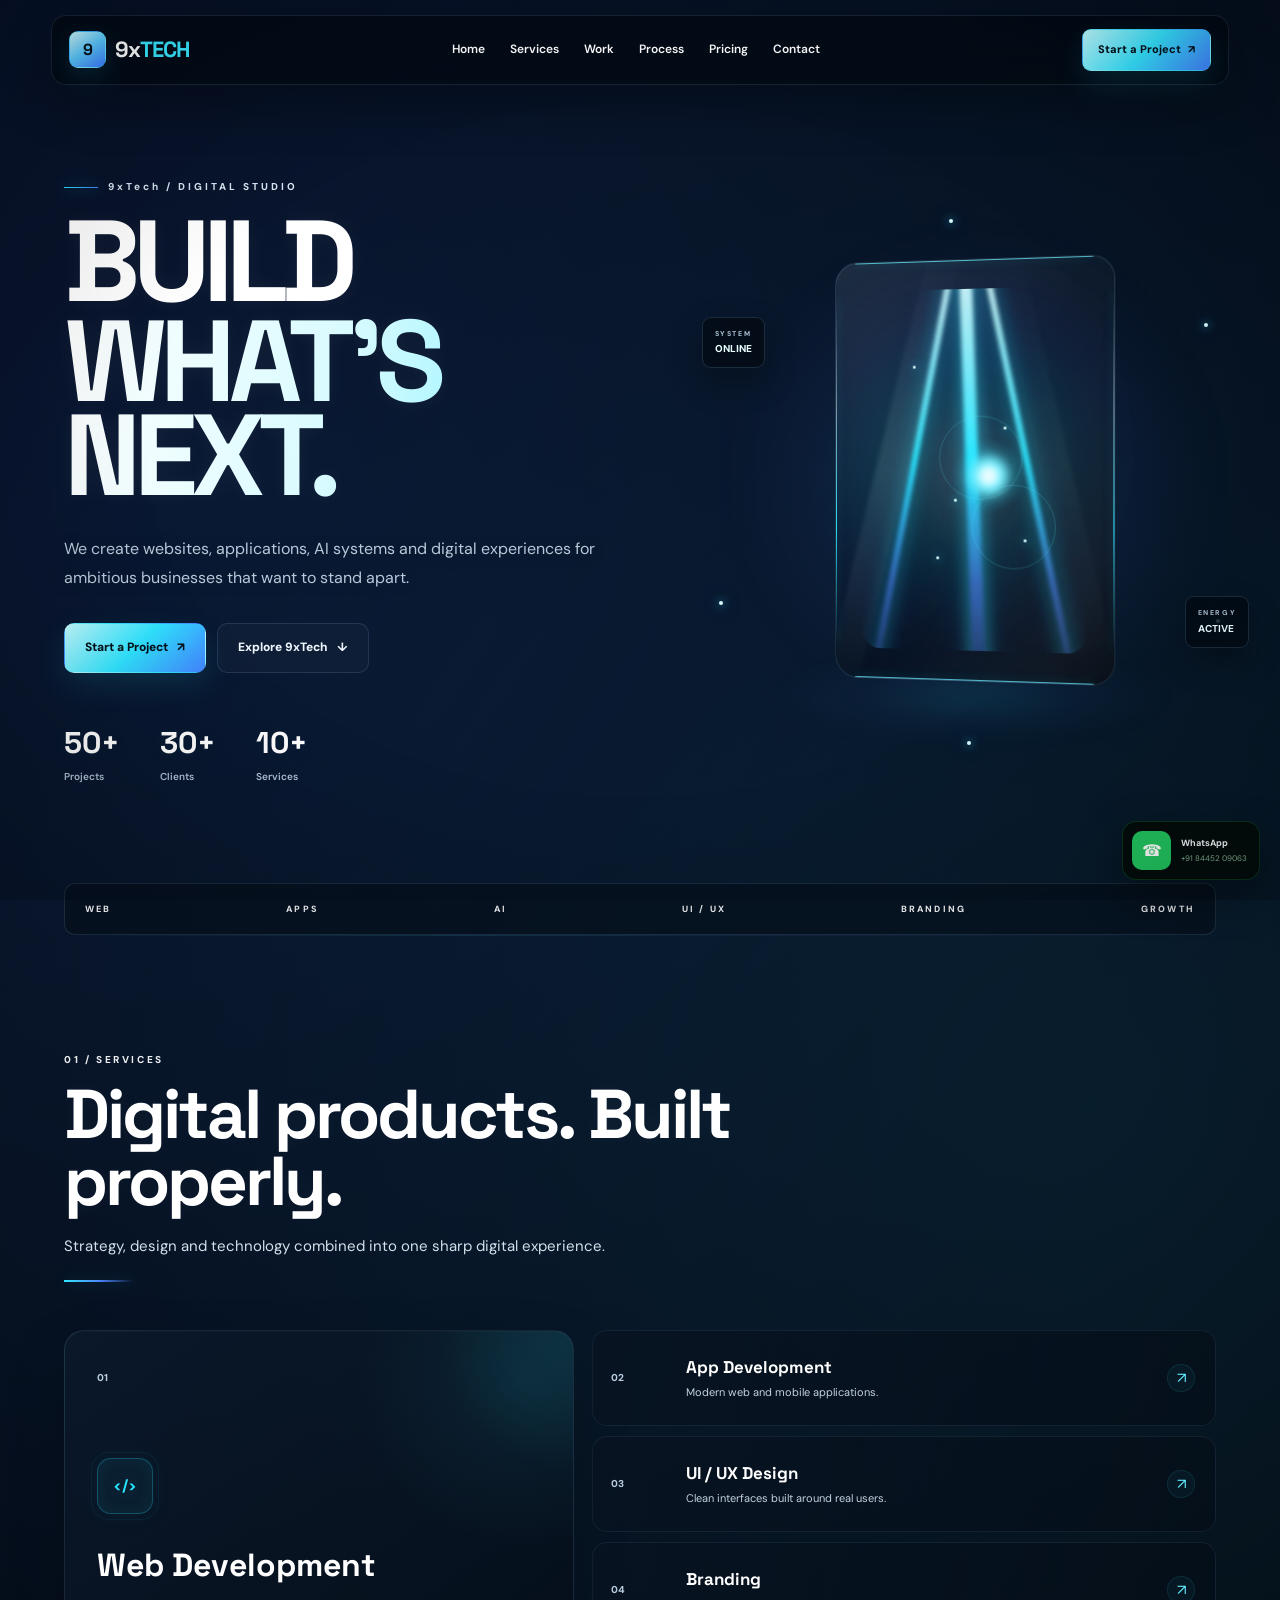
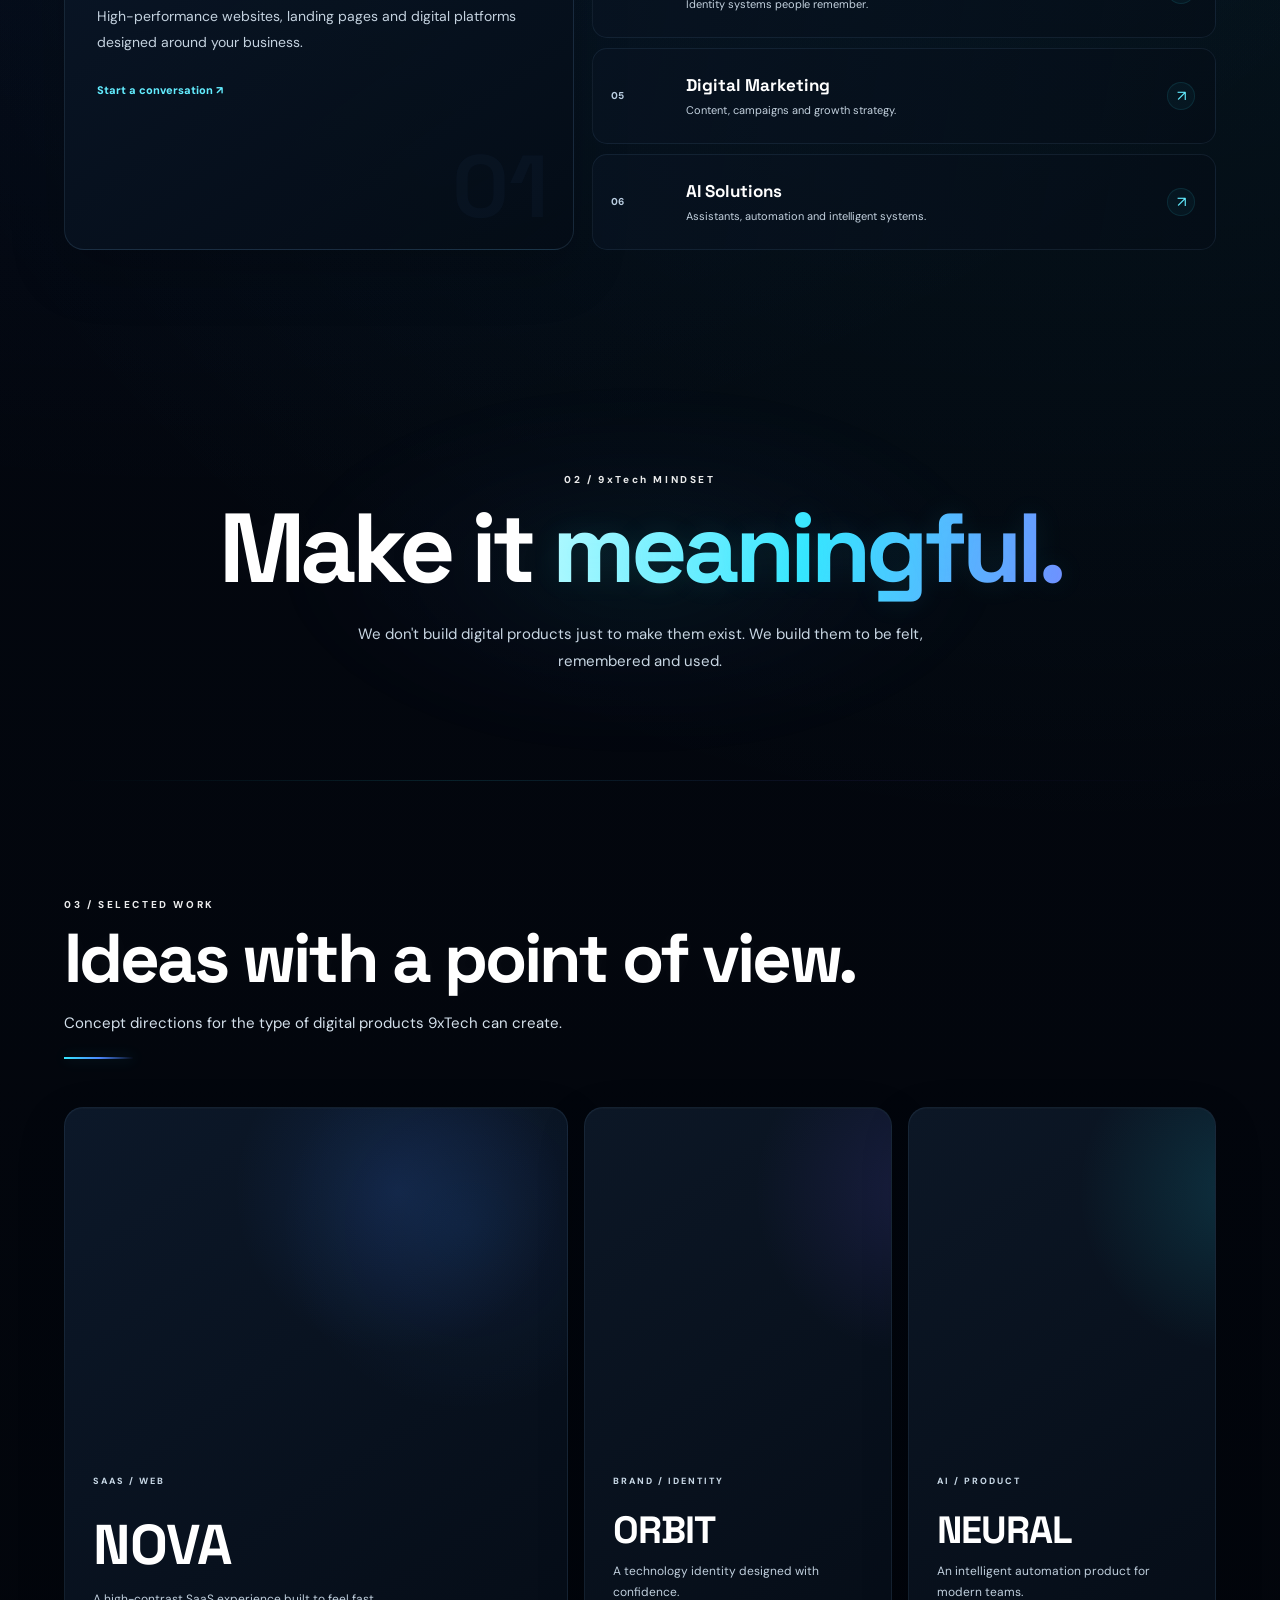
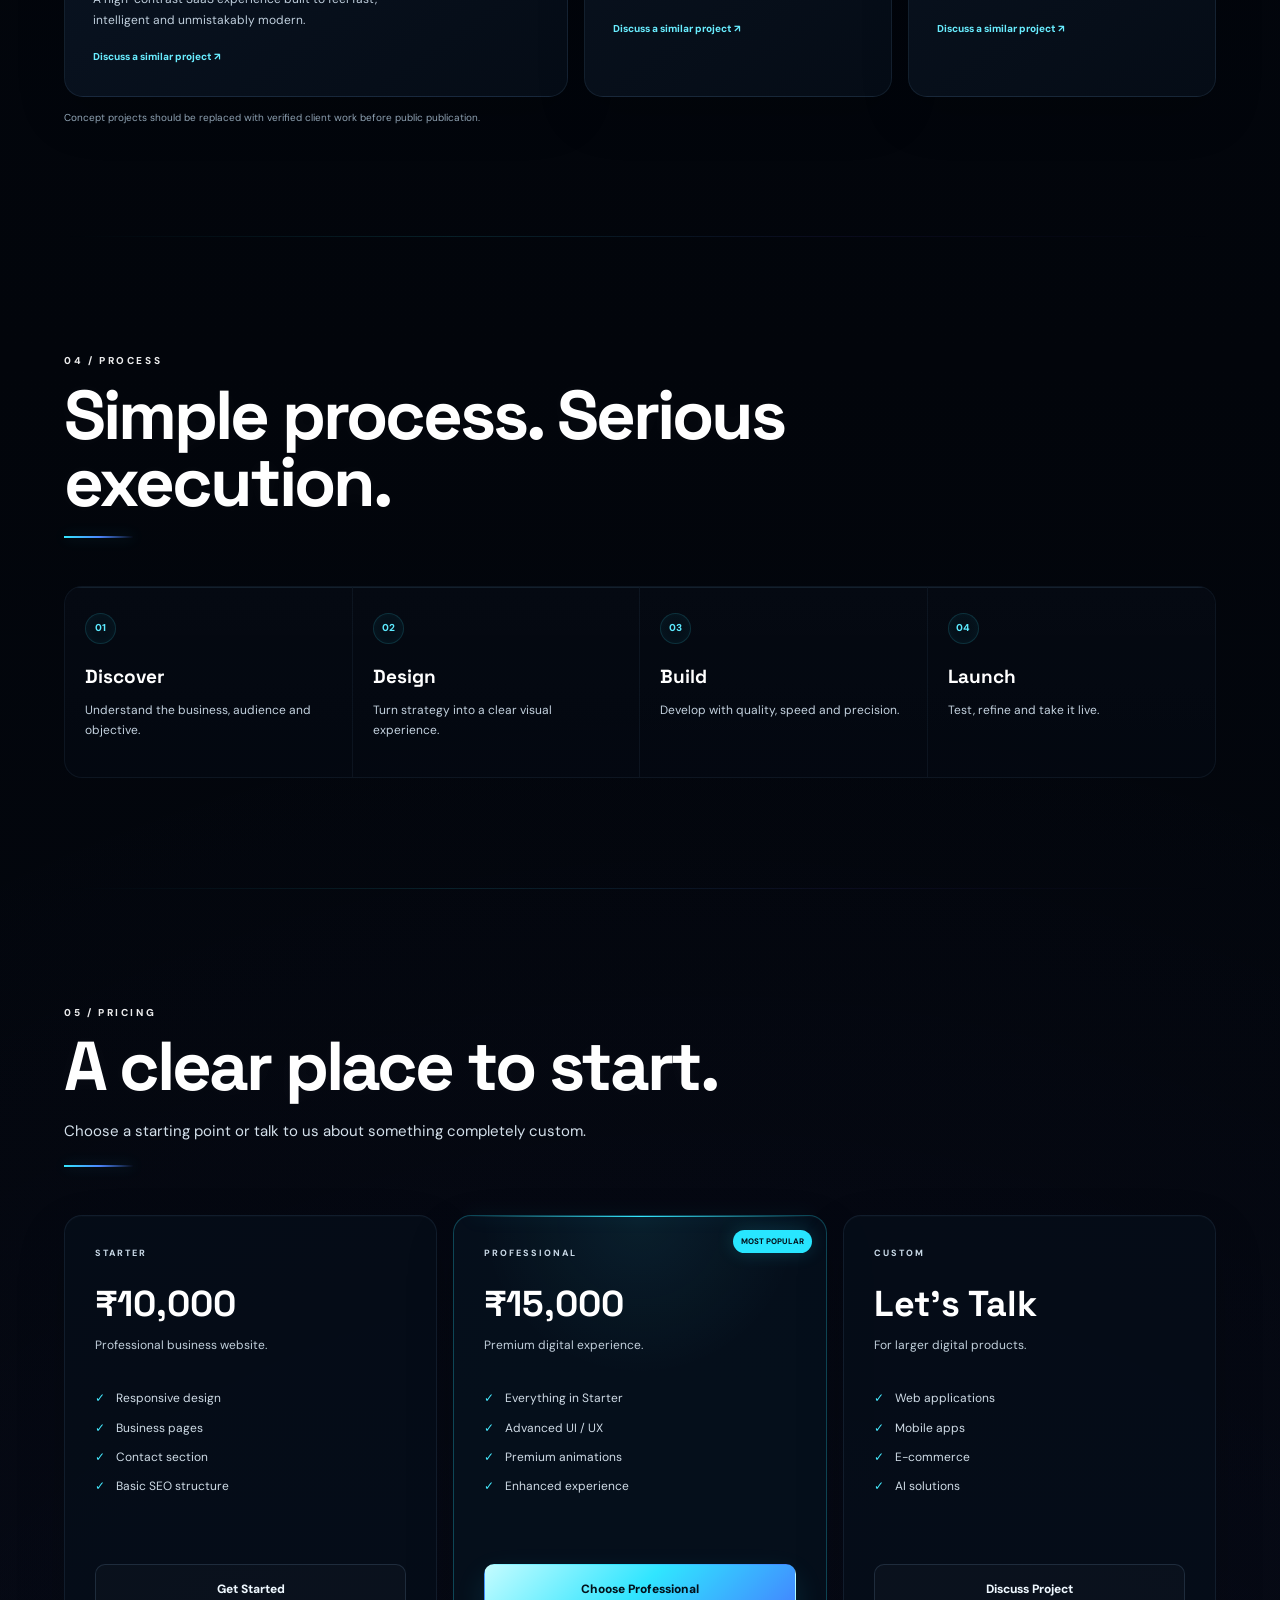
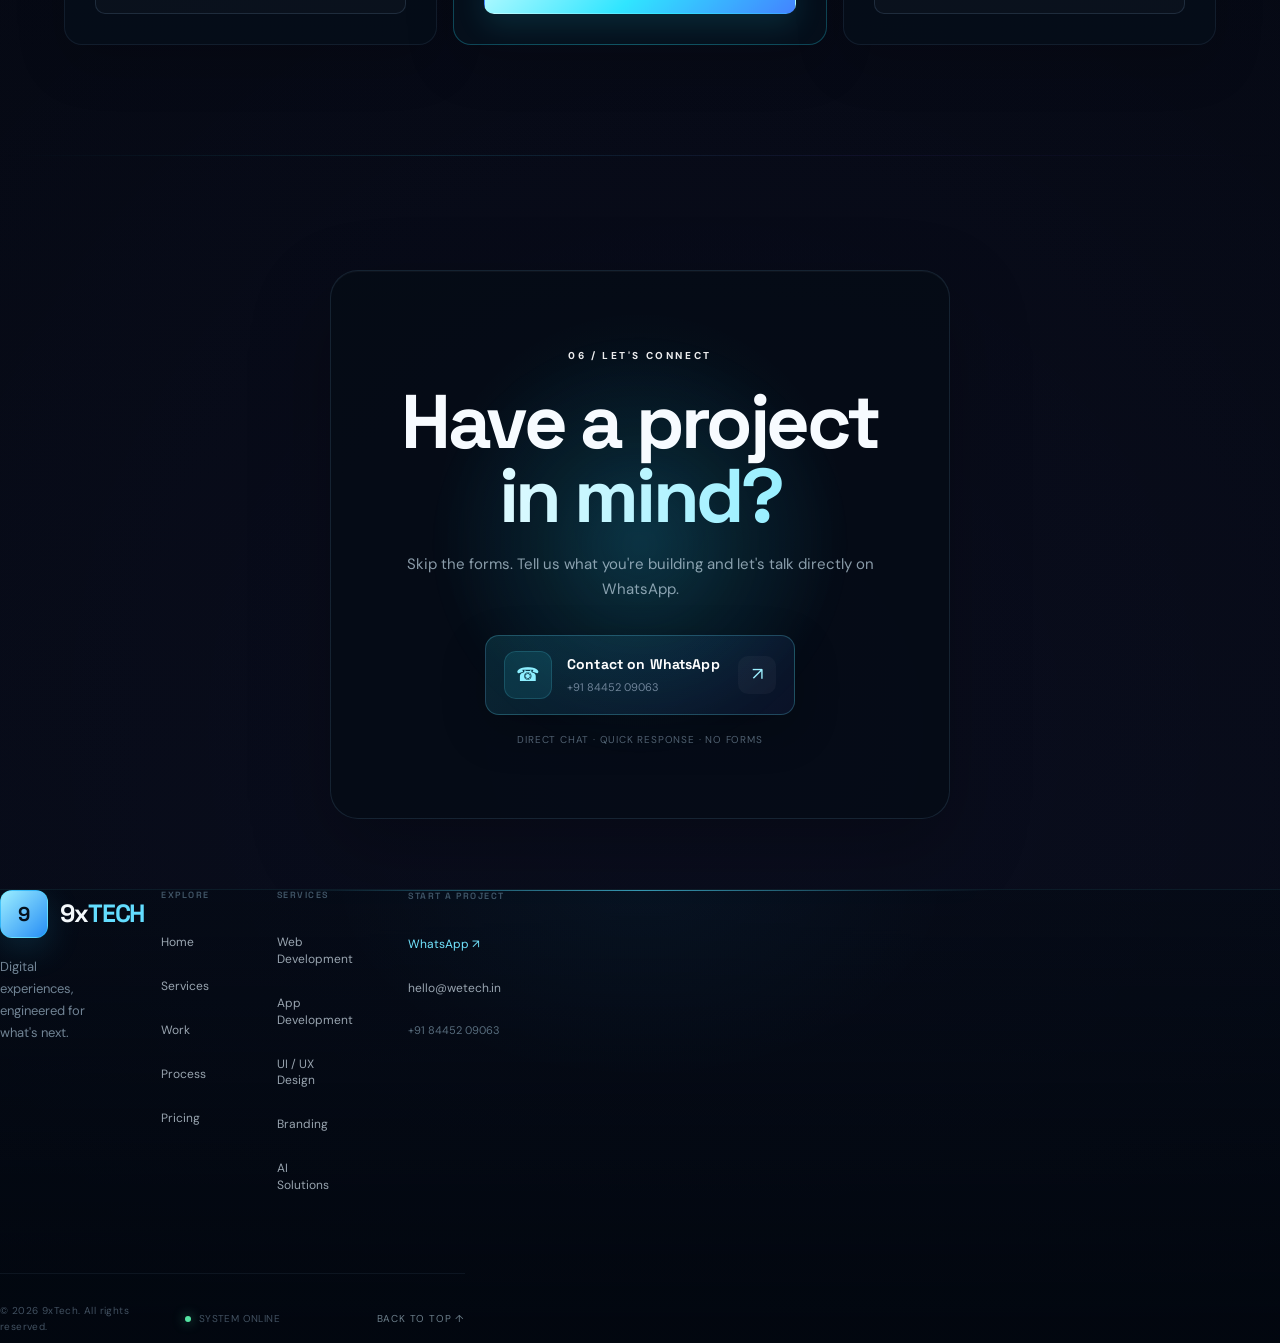
==== commit 39f71586: "Update index.html" ====
--- a/index.html
+++ b/index.html
@@ -1132,7 +1132,10 @@
         class="whatsapp-cta"
       >
 
-        <span class="whatsapp-cta-icon">
+        <span
+          class="whatsapp-cta-icon"
+          aria-hidden="true"
+        >
           ☎
         </span>
 
@@ -1148,14 +1151,17 @@
 
         </span>
 
-        <span class="whatsapp-cta-arrow">
+        <span
+          class="whatsapp-cta-arrow"
+          aria-hidden="true"
+        >
           ↗
         </span>
 
       </a>
 
       <span class="whatsapp-direct-note">
-        Direct chat · Quick response · No forms
+        DIRECT CHAT · QUICK RESPONSE · NO FORMS
       </span>
 
     </div>
@@ -1164,8 +1170,162 @@
 
 </section>
 
-</main>
-  
+
+<!-- =====================================================
+     FOOTER
+====================================================== -->
+
+<footer
+  class="footer"
+  id="site-footer"
+>
+
+  <div class="footer-inner">
+
+    <div class="footer-main">
+
+      <!-- BRAND -->
+
+      <div class="footer-brand">
+
+        <a
+          href="#home"
+          class="brand footer-brand-link"
+          aria-label="9xTech home"
+        >
+
+          <span class="brand-mark">
+            9
+          </span>
+
+          <span class="brand-name">
+            9x<span>TECH</span>
+          </span>
+
+        </a>
+
+        <p>
+          Digital experiences,
+          engineered for what's next.
+        </p>
+
+      </div>
+
+
+      <!-- EXPLORE -->
+
+      <div class="footer-navigation">
+
+        <span class="footer-heading">
+          EXPLORE
+        </span>
+
+        <a href="#home">
+          Home
+        </a>
+
+        <a href="#services">
+          Services
+        </a>
+
+        <a href="#work">
+          Work
+        </a>
+
+        <a href="#process">
+          Process
+        </a>
+
+        <a href="#pricing">
+          Pricing
+        </a>
+
+      </div>
+
+
+      <!-- SERVICES -->
+
+      <div class="footer-navigation">
+
+        <span class="footer-heading">
+          SERVICES
+        </span>
+
+        <a href="#services">
+          Web Development
+        </a>
+
+        <a href="#services">
+          App Development
+        </a>
+
+        <a href="#services">
+          UI / UX Design
+        </a>
+
+        <a href="#services">
+          Branding
+        </a>
+
+        <a href="#services">
+          AI Solutions
+        </a>
+
+      </div>
+
+
+      <!-- CONTACT -->
+
+      <div class="footer-navigation footer-contact">
+
+        <span class="footer-heading">
+          START A PROJECT
+        </span>
+
+        <a
+          href="https://wa.me/918445209063?text=Hi%209xTech!%20%F0%9F%91%8B%20I%27m%20interested%20in%20starting%20a%20project."
+          target="_blank"
+          rel="noopener noreferrer"
+        >
+          WhatsApp ↗
+        </a>
+
+        <a href="mailto:hello@wetech.in">
+          hello@wetech.in
+        </a>
+
+        <span class="footer-phone">
+          +91 84452 09063
+        </span>
+
+      </div>
+
+    </div>
+
+
+    <!-- FOOTER BOTTOM -->
+
+    <div class="footer-bottom">
+
+      <span>
+        © 2026 9xTech. All rights reserved.
+      </span>
+
+      <span class="footer-status">
+        <i></i>
+        SYSTEM ONLINE
+      </span>
+
+      <a href="#home">
+        BACK TO TOP ↑
+      </a>
+
+    </div>
+
+  </div>
+
+</footer>
+
 
 <!-- =====================================================
      FLOATING WHATSAPP
@@ -1178,265 +1338,24 @@
   class="whatsapp-button"
   aria-label="Chat with 9xTech on WhatsApp"
 >
-  <span class="whatsapp-icon">☎</span>
+
+  <span
+    class="whatsapp-icon"
+    aria-hidden="true"
+  >
+    ☎
+  </span>
 
   <span class="whatsapp-text">
-    <strong>WhatsApp</strong>
-    <small>+91 84452 09063</small>
+
+    <strong>
+      WhatsApp
+    </strong>
+
+    <small>
+      +91 84452 09063
+    </small>
+
   </span>
+
 </a>
-
-
-<footer class="footer" id="site-footer">
-
-  <div class="footer-main">
-
-    <div class="footer-brand">
-
-      <a href="#home" class="brand footer-brand-link">
-
-        <span class="brand-mark">9</span>
-
-        <span class="brand-name">
-          9x<span>TECH</span>
-        </span>
-
-      </a>
-
-      <p>
-        Digital experiences,
-        engineered for what's next.
-      </p>
-
-    </div>
-
-
-    <div class="footer-navigation">
-
-      <span class="footer-heading">
-        EXPLORE
-      </span>
-
-      <a href="#home">Home</a>
-      <a href="#services">Services</a>
-      <a href="#work">Work</a>
-      <a href="#process">Process</a>
-      <a href="#pricing">Pricing</a>
-
-    </div>
-
-
-    <div class="footer-navigation">
-
-      <span class="footer-heading">
-        SERVICES
-      </span>
-
-      <a href="#services">Web Development</a>
-      <a href="#services">App Development</a>
-      <a href="#services">UI / UX Design</a>
-      <a href="#services">Branding</a>
-      <a href="#services">AI Solutions</a>
-
-    </div>
-
-
-    <div class="footer-navigation footer-contact">
-
-      <span class="footer-heading">
-        START A PROJECT
-      </span>
-
-      <a
-        href="https://wa.me/918445209063?text=Hi%209xTech!%20%F0%9F%91%8B%20I%27m%20interested%20in%20starting%20a%20project."
-        target="_blank"
-        rel="noopener noreferrer"
-      >
-        WhatsApp ↗
-      </a>
-
-      <a href="mailto:hello@wetech.in">
-        hello@wetech.in
-      </a>
-
-      <span class="footer-phone">
-        +91 84452 09063
-      </span>
-
-    </div>
-
-  </div>
-
-
-  <div class="footer-bottom">
-
-    <span>
-      © 2026 9xTech. All rights reserved.
-    </span>
-
-    <span class="footer-status">
-      <i></i>
-      SYSTEM ONLINE
-    </span>
-
-    <a href="#home">
-      BACK TO TOP ↑
-    </a>
-
-  </div>
-
-</footer>
-
-
-<script src="script.js"></script>
-
-</body>
-</html>
-<!-- =====================================================
-     FOOTER
-====================================================== -->
-
-<footer class="footer" id="site-footer">
-
-  <div class="footer-main">
-
-    <!-- BRAND -->
-
-    <div class="footer-brand">
-
-      <a
-        href="#home"
-        class="brand footer-brand-link"
-        aria-label="9xTech home"
-      >
-
-        <span class="brand-mark">
-          9
-        </span>
-
-        <span class="brand-name">
-          9x<span>TECH</span>
-        </span>
-
-      </a>
-
-      <p>
-        Digital experiences,
-        engineered for what's next.
-      </p>
-
-    </div>
-
-
-    <!-- EXPLORE -->
-
-    <div class="footer-navigation">
-
-      <span class="footer-heading">
-        EXPLORE
-      </span>
-
-      <a href="#home">
-        Home
-      </a>
-
-      <a href="#services">
-        Services
-      </a>
-
-      <a href="#work">
-        Work
-      </a>
-
-      <a href="#process">
-        Process
-      </a>
-
-      <a href="#pricing">
-        Pricing
-      </a>
-
-    </div>
-
-
-    <!-- SERVICES -->
-
-    <div class="footer-navigation">
-
-      <span class="footer-heading">
-        SERVICES
-      </span>
-
-      <a href="#services">
-        Web Development
-      </a>
-
-      <a href="#services">
-        App Development
-      </a>
-
-      <a href="#services">
-        UI / UX Design
-      </a>
-
-      <a href="#services">
-        Branding
-      </a>
-
-      <a href="#services">
-        AI Solutions
-      </a>
-
-    </div>
-
-
-    <!-- START PROJECT -->
-
-    <div class="footer-navigation footer-contact">
-
-      <span class="footer-heading">
-        START A PROJECT
-      </span>
-
-      <a
-        href="https://wa.me/918445209063?text=Hi%209xTech!%20%F0%9F%91%8B%20I%27m%20interested%20in%20starting%20a%20project."
-        target="_blank"
-        rel="noopener noreferrer"
-      >
-        WhatsApp ↗
-      </a>
-
-      <a href="mailto:hello@wetech.in">
-        hello@wetech.in
-      </a>
-
-      <span class="footer-phone">
-        +91 84452 09063
-      </span>
-
-    </div>
-
-  </div>
-
-
-  <!-- FOOTER BOTTOM -->
-
-  <div class="footer-bottom">
-
-    <span>
-      © 2026 9xTech. All rights reserved.
-    </span>
-
-    <span class="footer-status">
-      <i></i>
-      SYSTEM ONLINE
-    </span>
-
-    <a href="#home">
-      BACK TO TOP ↑
-    </a>
-
-  </div>
-
-</footer>
-   
--- a/style.css
+++ b/style.css
@@ -10448,3 +10448,192 @@
   }
 
 }
+/* =====================================================
+   9XTECH FINAL FOOTER
+===================================================== */
+
+#site-footer {
+  width: 100% !important;
+  max-width: none !important;
+  margin: 0 !important;
+  padding: 90px 5vw 35px !important;
+
+  position: relative !important;
+  left: 0 !important;
+  right: auto !important;
+  transform: none !important;
+
+  box-sizing: border-box !important;
+}
+
+
+/* FULL WIDTH FOOTER CONTENT */
+
+#site-footer .footer-main {
+  width: 100% !important;
+  max-width: 1500px !important;
+  margin: 0 auto !important;
+  padding: 0 !important;
+
+  display: grid !important;
+
+  grid-template-columns:
+    2fr
+    1fr
+    1.35fr
+    1.25fr !important;
+
+  gap: 70px !important;
+
+  align-items: start !important;
+}
+
+
+/* BRAND */
+
+#site-footer .footer-brand {
+  width: 100% !important;
+  min-width: 0 !important;
+}
+
+#site-footer .footer-brand-link {
+  display: inline-flex !important;
+  align-items: center !important;
+  gap: 12px !important;
+}
+
+
+/* NAV COLUMNS */
+
+#site-footer .footer-navigation {
+  width: 100% !important;
+  min-width: 0 !important;
+
+  display: flex !important;
+  flex-direction: column !important;
+  align-items: flex-start !important;
+}
+
+#site-footer .footer-heading {
+  margin-bottom: 20px !important;
+  white-space: nowrap !important;
+}
+
+#site-footer .footer-navigation a {
+  margin-bottom: 14px !important;
+}
+
+
+/* CONTACT */
+
+#site-footer .footer-contact {
+  width: 100% !important;
+}
+
+#site-footer .footer-phone {
+  white-space: nowrap !important;
+}
+
+
+/* BOTTOM */
+
+#site-footer .footer-bottom {
+  width: 100% !important;
+  max-width: 1500px !important;
+
+  margin: 65px auto 0 !important;
+  padding-top: 22px !important;
+
+  display: grid !important;
+  grid-template-columns: 1fr auto 1fr !important;
+
+  align-items: center !important;
+  gap: 30px !important;
+}
+
+#site-footer .footer-bottom > span:first-child {
+  justify-self: start !important;
+}
+
+#site-footer .footer-status {
+  justify-self: center !important;
+}
+
+#site-footer .footer-bottom > a {
+  justify-self: end !important;
+}
+
+
+/* =====================================================
+   TABLET
+===================================================== */
+
+@media (max-width: 1000px) {
+
+  #site-footer {
+    padding-left: 30px !important;
+    padding-right: 30px !important;
+  }
+
+  #site-footer .footer-main {
+    grid-template-columns: 1.5fr 1fr 1fr !important;
+    gap: 45px !important;
+  }
+
+  #site-footer .footer-contact {
+    grid-column: 1 / -1 !important;
+  }
+
+}
+
+
+/* =====================================================
+   MOBILE
+===================================================== */
+
+@media (max-width: 650px) {
+
+  #site-footer {
+    padding: 65px 24px 30px !important;
+  }
+
+  #site-footer .footer-main {
+    grid-template-columns: 1fr 1fr !important;
+    gap: 40px 25px !important;
+  }
+
+  #site-footer .footer-brand {
+    grid-column: 1 / -1 !important;
+  }
+
+  #site-footer .footer-contact {
+    grid-column: 1 / -1 !important;
+  }
+
+  #site-footer .footer-bottom {
+    grid-template-columns: 1fr !important;
+    gap: 18px !important;
+    text-align: center !important;
+  }
+
+  #site-footer .footer-bottom > span:first-child,
+  #site-footer .footer-status,
+  #site-footer .footer-bottom > a {
+    justify-self: center !important;
+  }
+
+}
+
+
+@media (max-width: 450px) {
+
+  #site-footer .footer-main {
+    grid-template-columns: 1fr !important;
+  }
+
+  #site-footer .footer-brand,
+  #site-footer .footer-contact {
+    grid-column: auto !important;
+  }
+
+}
